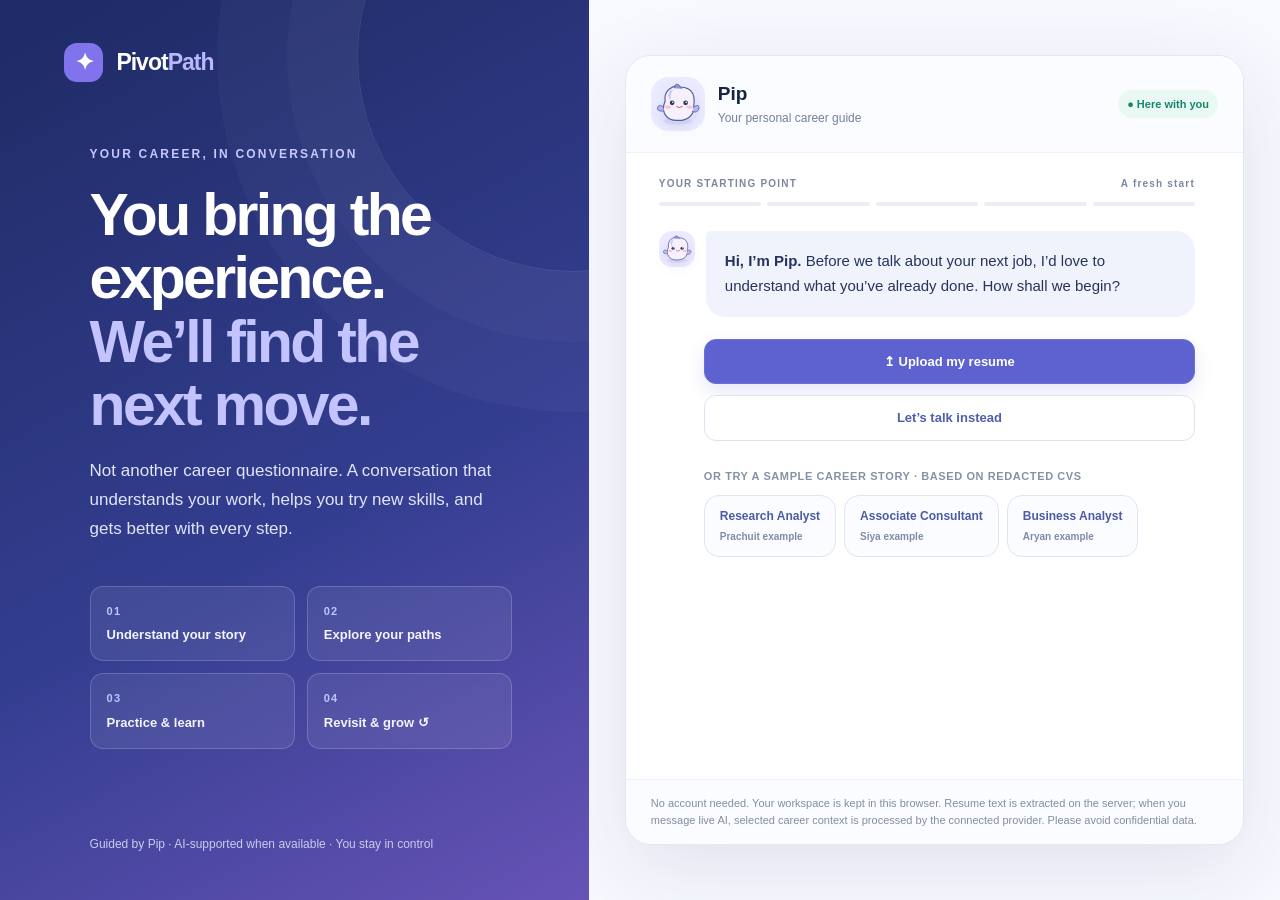
==== index.html @ a7f4427f "Rebundle tested session isolation, clean resume-import control and responsive safety styling" ====
<!doctype html>
<html lang="en"><head><meta charset="utf-8"/><meta name="viewport" content="width=device-width,initial-scale=1"/><meta name="theme-color" content="#f8f9fc"/><title>PivotPath — Your career, forward.</title><meta name="description" content="Meet Pip, your guided AI career coach for discovering career paths, assessing readiness, practicing case skills, and refining your resume."/>
<style>:root{--ink:#172343;--muted:#68758c;--blue:#566bd8;--blue2:#725cd4;--deep:#293078;--pale:#eff1ff;--line:#e6eaf4;--bg:#f7f8fc;--white:#fff;--green:#128664;--amber:#a36b17;--red:#b7414f;--shadow:0 18px 55px rgba(38,44,97,.075)}
*{box-sizing:border-box}html{scroll-behavior:smooth}body{font-family:Inter,ui-sans-serif,-apple-system,BlinkMacSystemFont,"Segoe UI",sans-serif;background:var(--bg);color:var(--ink);margin:0;line-height:1.48;font-size:14px}button,input,textarea,select{font:inherit}button{cursor:pointer}button:disabled{cursor:not-allowed;opacity:.45}a{color:#455dcc;text-decoration:none}a:hover{text-decoration:underline}h1,h2,h3,h4{margin:0;font-weight:720;letter-spacing:-.035em}h1{font-size:clamp(28px,4vw,48px);line-height:1.12}h2{font-size:clamp(24px,3vw,31px);line-height:1.2}h3{font-size:17px;line-height:1.3}p{margin:0}ul{padding-left:20px}small,.muted{color:var(--muted)}.mono{font-variant-numeric:tabular-nums}.wrap{max-width:1200px;margin:auto}.frow{display:flex;gap:12px;align-items:center}.fspread{display:flex;justify-content:space-between;gap:14px;align-items:center}.stack{display:flex;flex-direction:column;gap:14px}.gap8{gap:8px}.gap6{gap:6px}.gap20{gap:20px}.textsm{font-size:12px}.textxs{font-size:11px}.semibold{font-weight:650}.kicker{font-size:11px;letter-spacing:.1em;text-transform:uppercase;font-weight:750;color:#6777a2}.textblue{color:var(--blue)}.subtle{color:var(--muted);font-size:13px}.pagelead{font-size:15px;color:#5c6983;max-width:740px;margin-top:10px}.divider{height:1px;background:var(--line);margin:4px 0}.hidden{display:none!important}
.btn{border:1px solid transparent;border-radius:11px;background:var(--blue);color:#fff;font-weight:670;padding:11px 17px;display:inline-flex;gap:8px;align-items:center;justify-content:center;transition:transform .12s,background .12s;text-align:center}.btn:hover{transform:translateY(-1px);background:#4b5bc7;text-decoration:none}.btn:focus-visible,.navitem:focus-visible{outline:3px solid #a9b3ff;outline-offset:2px}.btn.light{background:#fff;color:var(--ink);border-color:var(--line)}.btn.light:hover{background:#f6f7ff}.btn.soft{background:var(--pale);color:#414bb3;border-color:#dfe4ff}.btn.soft:hover{background:#e4e9ff}.btn.ghost{background:transparent;border-color:#dfe4f1;color:#394768}.btn.warn{background:#fff4ef;border-color:#ffcfb5;color:#995129}.btn.small{font-size:12px;padding:8px 11px;border-radius:9px}.btn.block{width:100%}.pill{display:inline-flex;align-items:center;gap:6px;border-radius:99px;padding:5px 10px;background:#f1f3fa;color:#53617b;font-size:11px;font-weight:650}.pill.green{background:#e8f7f2;color:#187a60}.pill.amber{background:#fff5e3;color:#986413}.pill.purple{background:#f0edff;color:#6550b0}.pill.blue{background:#edf0ff;color:#4d62c6}.pill.red{background:#fff0ee;color:#ad4851}.dot{width:7px;height:7px;border-radius:50%;background:currentColor;display:inline-block}
.card{background:#fff;border:1px solid var(--line);border-radius:18px;padding:22px;box-shadow:0 3px 14px rgba(20,35,80,.016)}.card.sm{padding:16px}.card.flush{padding:0;overflow:hidden}.card.pale{background:#f1f3ff}.card.selectable{cursor:pointer;transition:border-color .15s,box-shadow .15s}.card.selectable:hover{border-color:#9eabfb;box-shadow:0 10px 30px rgba(77,83,181,.08)}.card.selected{border:2px solid var(--blue);padding:21px}.grid2{display:grid;grid-template-columns:repeat(2,minmax(0,1fr));gap:16px}.grid3{display:grid;grid-template-columns:repeat(3,minmax(0,1fr));gap:16px}.col{min-width:0}.hr{height:1px;background:var(--line);margin:20px 0}.tagrow{display:flex;gap:7px;flex-wrap:wrap}.tag{font-size:11px;border:1px solid #dde3f2;background:#f8faff;border-radius:8px;padding:5px 8px;color:#52627f}.field{display:flex;flex-direction:column;gap:6px}.field label{font-size:12px;font-weight:680;color:#3a4761}.field input,.field select,.field textarea,.textentry{background:#fff;border:1px solid #dce2ef;border-radius:10px;padding:12px;outline:none;width:100%;color:var(--ink)}.field textarea,.textentry{resize:vertical;min-height:82px;line-height:1.5}.field input:focus,.field select:focus,.field textarea:focus,.textentry:focus{border-color:#7b88eb;box-shadow:0 0 0 3px #eef0ff}.field .hint{color:#8490a5;font-size:11px}.inputrow{display:flex;gap:9px;align-items:flex-start}.inputrow>*{min-width:0}.notice{background:#f1f4ff;border:1px solid #e1e7ff;border-radius:12px;padding:12px 14px;color:#4a5891;font-size:12px}.notice.warn{background:#fff7eb;border-color:#ffe3b9;color:#815e22}.notice.bad{background:#fff0ef;border-color:#f7d5d4;color:#a13e48}.notice.good{background:#eaf8f0;border-color:#ceefdd;color:#19764f}.notice.white{background:#fff;color:#59657a}.notice a{text-decoration:underline}.notice strong{color:inherit}.mini-num{height:31px;width:31px;background:#eef0ff;color:#5366ca;border-radius:10px;display:flex;justify-content:center;align-items:center;font-weight:750;flex:none}.big-num{font-size:32px;font-weight:800;letter-spacing:-.055em}
.logo{font-size:21px;color:#252d68;font-weight:850;letter-spacing:-.05em}.logo i{font-style:normal;color:#6c7aec}.shell{display:none;min-height:100vh}.shell.active{display:flex}.sidebar{width:238px;flex:none;background:#fff;border-right:1px solid var(--line);padding:26px 16px;display:flex;flex-direction:column;gap:28px;position:sticky;top:0;height:100vh}.brand{display:flex;align-items:center;gap:10px;padding:2px 8px}.brandicon{width:34px;height:34px;border-radius:12px;background:linear-gradient(145deg,#5269e6,#8c72df);color:white;display:flex;align-items:center;justify-content:center;font-size:18px;box-shadow:0 6px 20px rgba(79,99,214,.22)}.navgroup{display:flex;flex-direction:column;gap:5px}.navlabel{font-size:10px;letter-spacing:.1em;color:#a0a9bb;font-weight:800;margin:0 12px 8px;text-transform:uppercase}.navitem{width:100%;border:none;background:transparent;border-radius:11px;padding:12px 13px;display:flex;align-items:center;gap:11px;color:#62718b;font-weight:640;text-align:left}.navitem.active{background:#eef0ff;color:#4c58c4}.navitem:hover{background:#f4f5ff}.navitem .ni{width:22px;font-size:18px;text-align:center}.sidebarFoot{margin-top:auto}.shellBody{min-width:0;flex:1;display:flex;flex-direction:column}.topbar{height:70px;border-bottom:1px solid var(--line);background:rgba(255,255,255,.82);backdrop-filter:blur(12px);padding:0 35px;display:flex;align-items:center;justify-content:space-between;gap:12px;position:sticky;top:0;z-index:5}.topbar .topright{display:flex;align-items:center;gap:10px}.stage{font-size:12px;color:#737f93}.main{padding:34px 36px 110px;max-width:1320px;width:100%;margin:0 auto}.sectiontop{margin-bottom:24px}.sectionhead{margin:0 0 14px}.topcallout{background:linear-gradient(118deg,#edf0ff,#f6f2ff);border:1px solid #e3e8ff;border-radius:17px;padding:21px;display:flex;gap:14px;justify-content:space-between;align-items:center}.bar{height:7px;border-radius:20px;background:#e9ecf9;overflow:hidden}.barfill{height:100%;background:linear-gradient(90deg,#5979ef,#8363dc);border-radius:20px}.pageicon{font-size:24px;background:#edf0ff;border-radius:14px;width:48px;height:48px;display:flex;align-items:center;justify-content:center;flex:none}
.welcome{min-height:100vh;display:flex;align-items:center;justify-content:center;padding:24px;background:radial-gradient(circle at 20% 25%,#e5eaff,transparent 29%),radial-gradient(circle at 85% 76%,#ebe7fc,transparent 35%),#f7f8ff}.welcomeLayout{max-width:1050px;width:100%;display:grid;grid-template-columns:1.05fr .95fr;gap:44px;align-items:center}.welcomeCopy h1{font-size:clamp(38px,5.2vw,60px);line-height:1.04;margin:20px 0}.welcomeCopy h1 span{color:#5b6dde}.welcomeCopy p{color:#6e7992;font-size:16px;line-height:1.65;max-width:500px}.welcomeCard{background:#fff;border:1px solid #e2e6f7;border-radius:26px;padding:31px;box-shadow:0 20px 80px rgba(64,73,140,.13)}.mascotCircle{width:96px;height:96px;border-radius:30px;display:flex;align-items:center;justify-content:center;background:#eae8ff}.mascotSvg{height:100%;width:100%;overflow:visible;filter:drop-shadow(0 5px 6px rgba(54,74,147,.12))}.mascotfloat{animation:float 3.5s ease-in-out infinite}@keyframes float{0%,100%{transform:translateY(0)}50%{transform:translateY(-5px)}}.welcome .benefits{display:grid;gap:12px;margin-top:32px}.benefit{display:flex;gap:12px;align-items:flex-start;color:#586581}.benefit .check{background:#e9ebff;color:#6673d5;width:24px;height:24px;display:flex;align-items:center;justify-content:center;border-radius:8px;flex:none}.orline{display:flex;gap:10px;align-items:center;color:#97a1b4;font-size:11px;margin:4px 0}.orline:before,.orline:after{content:'';height:1px;background:#e6e9f4;flex:1}.sampleLinks{display:flex;flex-wrap:wrap;gap:8px}.sampleLinks button{border:1px solid #e0e4f1;color:#5f6e88;background:#f8f9fc;padding:7px 10px;border-radius:9px;font-size:12px}.sampleLinks button:hover{border-color:#abb3f1;background:#f1f3ff}.smallprint{color:#8c99ab;font-size:11px}
.discoveryWizard{max-width:700px;margin:10px auto}.chatbubble{border-radius:18px;padding:15px 16px;background:#f1f3fe;font-size:14px;line-height:1.55}.chatbubble.user{background:#e6eaff;align-self:flex-end;max-width:90%}.roleRow{display:grid;grid-template-columns:repeat(3,minmax(0,1fr));gap:12px}.roleCard{border:1px solid var(--line);border-radius:16px;padding:16px;background:#fff;display:flex;flex-direction:column;gap:10px;min-width:0}.roleCard h3{font-size:16px}.roleCard.active{border-color:#7582df;background:#f8f9ff}.roleCard .foot{margin-top:auto}.skillRow{padding:17px 0;border-bottom:1px solid #edf0f5;display:grid;grid-template-columns:1.05fr 1.4fr auto;gap:18px;align-items:center}.skillRow:last-child{border-bottom:none}.swotGrid{display:grid;grid-template-columns:1fr 1fr;gap:12px}.swot{padding:16px;border-radius:12px;background:#fafbff;border:1px solid #e8ebf7}.swot b{display:block;margin-bottom:7px}.caseQuestion{max-width:800px}.qbig{font-size:21px;line-height:1.38;font-weight:710;letter-spacing:-.028em}.progressSteps{display:flex;gap:5px}.progressSteps span{height:5px;border-radius:20px;background:#e7eaf2;flex:1}.progressSteps .done{background:#6d7ee5}.progressSteps .now{background:#9c88e6}.answerBox{min-height:190px}.feedbackRating{height:56px;width:56px;border-radius:16px;display:flex;align-items:center;justify-content:center;background:#edf3ff;color:#4d60b9;font-size:23px;font-weight:790}.reviewlist{padding-left:19px;color:#4e5d73;font-size:13px;line-height:1.75}.ratingline{border-bottom:1px solid var(--line);padding:12px 0}.ratingline:last-child{border:0}.inline-actions{display:flex;gap:8px;flex-wrap:wrap}.resourcecard{display:flex;justify-content:space-between;gap:14px;align-items:center;padding:14px;border:1px solid var(--line);border-radius:13px;background:#fff}.resourcecard .linktext{font-weight:670;font-size:13px;color:var(--ink)}
.resumeArea{display:grid;grid-template-columns:minmax(260px,.85fr) minmax(380px,1.15fr);gap:20px;align-items:start}.resumePanel{position:sticky;top:88px}.sheetWrap{background:#e8ebf3;border-radius:18px;padding:18px;overflow:auto}.resumeSheet{width:210mm;min-height:297mm;height:297mm;max-width:100%;background:#fff;margin:0 auto;padding:12mm 12mm 11mm;box-shadow:0 5px 20px rgba(43,55,90,.09);color:#21233a;font-family:Georgia,"Times New Roman",serif;font-size:10px;line-height:1.31;position:relative}.resumeSheet .rsname{text-align:center;font-size:17px;font-weight:750;line-height:1.2;margin-bottom:3px}.resumeSheet .rscontact{text-align:center;font-size:8px;color:#4e5370;word-break:break-word}.resumeSheet .rsection{border-bottom:1px solid #34317f;color:#34317f;font-size:11px;letter-spacing:.02em;font-variant:small-caps;margin:13px 0 7px;padding-bottom:3px}.resumeSheet .resumeitem{font-size:9.7px;margin:4px 0 4px 2px;line-height:1.31}.resumeSheet .resumeitem:hover{background:#f1f4ff;cursor:pointer}.resumeSheet .resumeitem .rtitle{font-weight:700}.resumeSheet .resumeitem .rdesc{font-size:9.4px}.resumeSheet .rslink{color:#28378a}.paperalert{position:absolute;bottom:7px;right:10px;color:#a23d4b;font-family:Arial,sans-serif;font-size:9px}.editable{outline-offset:3px}.editpanel .field{margin:10px 0}.resumeSections{display:flex;flex-wrap:wrap;gap:7px}.resumesectiontoggle{font-size:12px;border-radius:9px;border:1px solid #dfe5f5;padding:7px 10px;display:flex;gap:7px;align-items:center;background:#f9faff}.resumesectiontoggle input{margin:0}.profileExtract{max-height:225px;overflow:auto;background:#f9faff;border-radius:11px;border:1px solid var(--line);font-size:11px;padding:10px;white-space:pre-wrap;color:#6b7992}
.coachFloat{position:fixed;z-index:20;right:22px;bottom:20px;display:flex;align-items:flex-end;gap:9px}.coachNudge{display:none;max-width:255px;background:#fff;border:1px solid #e2e5f3;border-radius:14px;padding:11px 14px;box-shadow:var(--shadow);font-size:12px;color:#53617b}.coachFloat:hover .coachNudge{display:block}.coachBtn{width:64px;height:64px;display:flex;align-items:center;justify-content:center;border:3px solid #fff;border-radius:24px;background:linear-gradient(140deg,#dde5ff,#f4e8fd);box-shadow:0 10px 30px rgba(75,70,139,.2)}.coachBtn .mascotSvg{height:55px;width:55px}.coachPanel{position:fixed;z-index:25;right:20px;bottom:95px;width:390px;max-height:min(650px,80vh);background:#fff;border:1px solid #dce1ef;border-radius:20px;box-shadow:0 24px 75px rgba(23,35,67,.2);display:flex;flex-direction:column;overflow:hidden}.coachHeader{padding:15px 17px;background:#f4f4ff;border-bottom:1px solid #e2e7f5}.coachMessages{padding:15px;overflow:auto;display:flex;flex-direction:column;gap:12px;min-height:150px;flex:1}.bubble{max-width:91%;font-size:13px;padding:11px 13px;border-radius:14px;background:#f3f5fb;align-self:flex-start;white-space:pre-wrap}.bubble.me{background:#e9edff;align-self:flex-end}.coachComposer{padding:11px;border-top:1px solid var(--line);display:flex;gap:8px}.coachComposer input{flex:1;width:100%;border:1px solid #dee3f1;border-radius:11px;padding:10px}.coachQuick{display:flex;flex-wrap:wrap;gap:5px;padding:0 13px 9px}.coachQuick button{border:1px solid #dfe4f5;background:#fff;color:#5564b1;font-size:11px;border-radius:20px;padding:5px 9px}.toast{position:fixed;z-index:200;top:18px;left:50%;transform:translateX(-50%);background:#23325b;color:#fff;padding:11px 16px;border-radius:12px;box-shadow:var(--shadow);max-width:90vw;font-size:12px}.bottomNav{display:none}.modalbg{position:fixed;z-index:80;inset:0;background:rgba(15,26,55,.43);display:flex;align-items:center;justify-content:center;padding:20px}.modal{background:#fff;max-width:580px;width:100%;border-radius:19px;box-shadow:var(--shadow);padding:24px;max-height:90vh;overflow:auto}
@media(max-width:1120px){.roleRow{grid-template-columns:1fr 1fr}.resumeArea{grid-template-columns:1fr}.resumePanel{position:static}.resumeSheet{max-width:210mm}.main{padding:26px 25px 110px}}
@media(max-width:900px){.sidebar{width:72px;padding:20px 7px}.sidebar .logo,.sidebar .navtext,.sidebar .navlabel,.sidebarFoot,.sidebar .brand span{display:none}.sidebar .brand{justify-content:center;padding:0}.sidebar .navitem{justify-content:center}.topbar{padding:0 20px}.welcomeLayout{grid-template-columns:1fr;gap:25px;max-width:650px}.welcomeCopy h1{font-size:42px}.welcomeCopy .benefits{display:none}}
@media(max-width:680px){body{font-size:13px}.shell{display:none}.sidebar{display:none}.topbar{height:61px;padding:0 15px}.topbar .stage{display:none}.topbar .logo{font-size:18px}.topright .mutedlabel{display:none}.main{padding:23px 14px 125px}.grid2,.grid3,.roleRow,.swotGrid{grid-template-columns:1fr}.card{padding:17px;border-radius:15px}.card.selected{padding:16px}.welcome{padding:15px 12px}.welcomeLayout{grid-template-columns:1fr}.welcomeCopy h1{font-size:34px;margin:15px 0}.welcomeCopy p{font-size:14px}.welcomeCard{padding:20px;border-radius:20px}.welcomeCard .mascotCircle{width:74px;height:74px}.welcomeCopy .benefits{display:none}.skillRow{grid-template-columns:1fr;gap:8px}.skillRow .skbtn{text-align:left}.bottomNav{display:flex;z-index:12;position:fixed;bottom:0;left:0;right:0;background:#fff;border-top:1px solid var(--line);justify-content:space-around;padding:8px 4px 10px;gap:1px}.bottomNav .navitem{display:flex;flex-direction:column;gap:2px;font-size:10px;border-radius:8px;padding:5px 2px;color:#6b7690;max-width:90px;justify-content:center;align-items:center}.bottomNav .navitem.active{color:#4c58c4}.bottomNav .navitem .ni{font-size:19px}.coachFloat{right:13px;bottom:73px}.coachNudge{display:none}.coachBtn{width:55px;height:55px;border-radius:19px}.coachPanel{right:0;left:0;bottom:65px;width:100%;max-height:79dvh;border-radius:20px 20px 0 0}.resumeArea{display:block}.resumeSheet{width:595px;max-width:595px;transform-origin:top left;transform:scale(.58);margin-bottom:-123mm;box-shadow:none}.sheetWrap{overflow:hidden}.notice{font-size:11px}.modalbg{align-items:end;padding:0}.modal{border-radius:20px 20px 0 0;max-height:90vh}.topcallout{flex-direction:column;align-items:flex-start}.btn.blockMobile{width:100%}}
@media print{body{background:white!important}.sidebar,.topbar,.bottomNav,.coachFloat,.coachPanel,.noPrint,.resumeEditor,.topcallout,.toast{display:none!important}.shellBody,.main,.resumeArea,.resumePanel,.sheetWrap{display:block!important;margin:0!important;padding:0!important;border:0!important;background:white!important;width:100%!important;box-shadow:none!important}.main>*:not(.resumeArea){display:none!important}.resumePrintView,.resumePrintView .sheetWrap,.resumePrintView .resumeSheet{display:block!important}.resumeSheet{transform:none!important;margin:0!important;max-width:none!important;width:210mm!important;height:297mm!important;min-height:297mm!important;box-shadow:none!important;padding:12mm!important;font-size:9px}.resumeSheet .resumeitem:hover{background:none!important}@page{size:A4;margin:0}}

/* Upload safety: explicit same-person opt-in, otherwise a new isolated career journey. */
.field .resumeSamePersonChoice{display:flex;gap:9px;align-items:center;max-width:100%;padding:10px 12px;margin-top:8px;background:#f7f8fe;border:1px solid #e2e7f4;border-radius:10px;font-size:12px;font-weight:500;line-height:1.45;color:#5f6e89;cursor:pointer}
.field .resumeSamePersonChoice input[type="checkbox"]{box-sizing:border-box;flex:none;width:17px;height:17px;min-height:17px;margin:0;padding:0;accent-color:#6a63cd;box-shadow:none}
.field .resumeSamePersonChoice strong{color:#33436b}
</style><link rel="stylesheet" href="/pip-experience.css?v=5.11"/><link rel="stylesheet" href="/pip-journey.css?v=1.3"/><link rel="stylesheet" href="/pip-progress.css?v=5.12"/><link rel="stylesheet" href="/pip-insights.css?v=5.10"/><link rel="stylesheet" href="/pip-guide.css?v=1.1"/></head><body>
<div id="toast" class="toast hidden" role="status" aria-live="polite"></div>
<div id="welcome" class="welcome"></div>
<div id="shell" class="shell">
 <aside class="sidebar"><div class="brand"><div class="brandicon">✦</div><span class="logo">Pivot<i>Path</i></span></div>
  <nav class="navgroup"><div class="navlabel">Your journey</div>
   <button class="navitem" data-action="nav" data-route="discovery"><span class="ni">⌁</span><span class="navtext">Career discovery</span></button>
   <button class="navitem" data-action="nav" data-route="readiness"><span class="ni">◫</span><span class="navtext">Readiness map</span></button>
   <button class="navitem" data-action="nav" data-route="practice"><span class="ni">✎</span><span class="navtext">Practice & improve</span></button>
   <button class="navitem" data-action="nav" data-route="resume"><span class="ni">▤</span><span class="navtext">Living resume</span></button>
  </nav><div class="sidebarFoot stack gap8"><div class="notice">🐣 <strong>Ask Pip</strong> anytime for guidance on this screen.</div><button class="navitem" data-action="nav" data-route="profile"><span class="ni">♙</span><span class="navtext">My profile & settings</span></button></div>
 </aside>
 <div class="shellBody"><header class="topbar"><div class="frow gap8"><div class="logo">Pivot<i>Path</i></div><span class="stage" id="stageName">Your career journey</span></div><div class="topright"><span id="modePill" class="pill amber">Demo guide</span><button class="btn small soft" data-action="continue">Continue →</button><button class="btn small light" data-action="nav" data-route="profile" aria-label="My profile">◯ <span class="mutedlabel">Profile</span></button></div></header>
 <main class="main" id="main" tabindex="-1"></main></div>
</div>
<nav id="bottomNav" class="bottomNav"><button class="navitem" data-action="nav" data-route="discovery"><span class="ni">⌁</span>Discover</button><button class="navitem" data-action="nav" data-route="readiness"><span class="ni">◫</span>Readiness</button><button class="navitem" data-action="nav" data-route="practice"><span class="ni">✎</span>Practice</button><button class="navitem" data-action="nav" data-route="resume"><span class="ni">▤</span>Resume</button></nav>
<div id="coachFloat" class="coachFloat hidden"><div class="coachNudge" id="coachNudge"></div><button class="coachBtn" data-action="toggle-coach" aria-label="Ask Pip, your career coach"><span id="mascotFloat"></span></button></div>
<div id="coachPanel" class="coachPanel hidden" role="dialog" aria-label="Pip career coach"><header class="coachHeader fspread"><div class="frow gap8"><div style="width:35px;height:35px" id="mascotPanel"></div><div><strong>Pip · Career Coach</strong><div class="textxs muted" id="coachModeLabel">Contextual demo guide</div></div></div><button class="btn light small" data-action="toggle-coach" aria-label="Close coach">✕</button></header><div class="coachMessages" id="coachMessages"></div><div class="coachQuick" id="coachQuick"></div><form id="coachForm" class="coachComposer"><input id="coachInput" autocomplete="off" placeholder="Ask Pip about this step..." aria-label="Your message to Pip"/><button class="btn small soft" type="button" data-action="mic" aria-label="Speak to Pip">🎙</button><button class="btn small" type="submit">Send</button></form></div>
<div id="modalRoot"></div>
<script>const DATA={
  "roles": {
    "PA": {
      "name": "Product Analyst",
      "summary": "Understand product behavior, measure journeys, and recommend changes with clear evidence.",
      "source_ids": [
        "S05",
        "S06"
      ],
      "competencies": [
        [
          "C1a",
          "Problem framing"
        ],
        [
          "C2b",
          "Funnels & cohorts"
        ],
        [
          "C2c",
          "Investigating possible causes"
        ],
        [
          "C2d",
          "Turning analysis into decisions"
        ],
        [
          "C2a",
          "KPI design"
        ],
        [
          "C3a",
          "SQL (external practice only)"
        ]
      ],
      "resource": {
        "title": "Amplitude: Product analytics fundamentals",
        "url": "https://www.amplitude.com/guides/product-analytics"
      },
      "keywords": [
        "analysis",
        "data",
        "research",
        "kpi",
        "metrics",
        "excel",
        "python",
        "sql",
        "product",
        "dashboard",
        "funnel",
        "cohort"
      ],
      "scenario_A": "A consumer app's downloads are stable, but weekly active users are down 15% for a month. Synthetic case; no real company is implicated.",
      "questions_A": [
        {
          "id": "PA1",
          "prompt": "What would you clarify before investigating the 15% decline?",
          "competency": "C1a",
          "ideal": "Metric definition, dates, segment, instrumentation, seasonality"
        },
        {
          "id": "PA2",
          "prompt": "Which usage funnel or cohorts would you examine first?",
          "competency": "C2b",
          "ideal": "Acquisition→activation→repeat use; weekly cohorts; denominators"
        },
        {
          "id": "PA3",
          "prompt": "Downloads are stable but first-week activation fell. Give three hypotheses and how you'd distinguish them.",
          "competency": "C2c",
          "ideal": "UX regression, mix shift, tracking issue; evidence per hypothesis"
        },
        {
          "id": "PA4",
          "prompt": "You can investigate only one hypothesis today. Which and why?",
          "competency": "C2d",
          "ideal": "Prioritization using impact, evidence and effort; check data validity"
        },
        {
          "id": "PA5",
          "prompt": "What would you measure after a fix, and what guardrail would you monitor?",
          "competency": "C2a",
          "ideal": "Activation and retained use; clear windows/guardrail"
        }
      ],
      "scenario_B": "Signup-to-verification conversion has declined on Android, but iOS has remained stable. The event instrumentation recently changed.",
      "questions_B": [
        {
          "id": "PA1B",
          "prompt": "Before diagnosing verification conversion, what definitions and baseline would you confirm?",
          "competency": "C1a",
          "ideal": "Metric definition, dates, segment, instrumentation, seasonality"
        },
        {
          "id": "PA2B",
          "prompt": "Which stages and cohorts of the verification journey would you compare?",
          "competency": "C2b",
          "ideal": "Acquisition→activation→repeat use; weekly cohorts; denominators"
        },
        {
          "id": "PA3B",
          "prompt": "Offer three possible explanations for the Android decline and explain what data distinguishes them.",
          "competency": "C2c",
          "ideal": "UX regression, mix shift, tracking issue; evidence per hypothesis"
        },
        {
          "id": "PA4B",
          "prompt": "Which explanation would you investigate first, and why?",
          "competency": "C2d",
          "ideal": "Prioritization using impact, evidence and effort; check data validity"
        },
        {
          "id": "PA5B",
          "prompt": "What success and guardrail metrics would you use after a change?",
          "competency": "C2a",
          "ideal": "Activation and retained use; clear windows/guardrail"
        }
      ],
      "sources": [
        {
          "kind": "E",
          "title": "United Tech — Product Analyst (Web)",
          "description": "SQL, funnel, retention and testing",
          "url": "https://jobs.lever.co/vacancies/f74a4d8c-43d9-4b28-a49f-f42cf8d1c2da"
        },
        {
          "kind": "F",
          "title": "Amplitude — Product Analytics Guide",
          "description": "Funnels, cohorts, retention, activation",
          "url": "https://www.amplitude.com/guides/product-analytics"
        }
      ]
    },
    "APM": {
      "name": "Associate Product Manager",
      "summary": "Discover user needs, prioritize product decisions, and coordinate measurable delivery.",
      "source_ids": [
        "S11",
        "S12",
        "S13"
      ],
      "competencies": [
        [
          "C1a",
          "Problem framing"
        ],
        [
          "C1b",
          "Understanding user needs"
        ],
        [
          "C4b",
          "Feature prioritization"
        ],
        [
          "C4c",
          "Defining product requirements"
        ],
        [
          "C2a",
          "Measuring product success"
        ],
        [
          "C5c",
          "Launching and improving features"
        ]
      ],
      "resource": {
        "title": "Atlassian: Product management interview handbook",
        "url": "https://www.atlassian.com/company/careers/resources/career-growth/product-managers"
      },
      "keywords": [
        "prd",
        "product",
        "user",
        "roadmap",
        "prioritization",
        "requirements",
        "launch",
        "research",
        "strategy",
        "growth"
      ],
      "scenario_A": "A team has capacity to ship only one improvement in the next cycle: onboarding simplification, smarter notifications or a new recommendation feature.",
      "questions_A": [
        {
          "id": "PM1",
          "prompt": "What outcome and user group must be clarified before choosing?",
          "competency": "C1a",
          "ideal": "Customer need, baseline outcome, constraints"
        },
        {
          "id": "PM2",
          "prompt": "What evidence would you collect about the three opportunities?",
          "competency": "C1b",
          "ideal": "User research, funnel issues, costs, complaints"
        },
        {
          "id": "PM3",
          "prompt": "Choose one feature using explicit criteria and defend the trade-off.",
          "competency": "C4b",
          "ideal": "User impact, confidence, effort, risk, alternatives"
        },
        {
          "id": "PM4",
          "prompt": "What is the smallest testable version and how would you describe it to engineering?",
          "competency": "C4c",
          "ideal": "MVP scope, user story, acceptance conditions"
        },
        {
          "id": "PM5",
          "prompt": "What outcome metric and guardrails would decide whether to continue?",
          "competency": "C2a",
          "ideal": "Clear metric tree, experiment and risk constraints"
        }
      ],
      "scenario_B": "A job platform can build only one next-quarter feature: simplify applications, improve search filters, or add recruiter messaging.",
      "questions_B": [
        {
          "id": "PM1B",
          "prompt": "What user group and outcome would you clarify before choosing a feature?",
          "competency": "C1a",
          "ideal": "Customer need, baseline outcome, constraints"
        },
        {
          "id": "PM2B",
          "prompt": "What research or metrics would you gather for the three options?",
          "competency": "C1b",
          "ideal": "User research, funnel issues, costs, complaints"
        },
        {
          "id": "PM3B",
          "prompt": "Pick one feature and justify the trade-off with an explicit decision framework.",
          "competency": "C4b",
          "ideal": "User impact, confidence, effort, risk, alternatives"
        },
        {
          "id": "PM4B",
          "prompt": "Define the smallest usable version and its acceptance criteria.",
          "competency": "C4c",
          "ideal": "MVP scope, user story, acceptance conditions"
        },
        {
          "id": "PM5B",
          "prompt": "What would indicate success and what unintended effects would you monitor?",
          "competency": "C2a",
          "ideal": "Clear metric tree, experiment and risk constraints"
        }
      ],
      "sources": [
        {
          "kind": "E",
          "title": "Metaforms — Associate Product Manager",
          "description": "Experience from business/analytical roles, user flows",
          "url": "https://jobs.ashbyhq.com/metaforms/11927a5f-ed4b-4e2a-ae42-aab75bb307c9"
        },
        {
          "kind": "E",
          "title": "Scan.com — Associate Product Manager",
          "description": "Discovery, PRDs, product outcomes",
          "url": "https://jobs.ashbyhq.com/scan-com/e3460b05-078d-4050-ab6a-e62a0f8733a7"
        },
        {
          "kind": "F/I",
          "title": "Atlassian — Product interview handbook",
          "description": "PM customer/outcome/communication expectations",
          "url": "https://www.atlassian.com/company/careers/resources/career-growth/product-managers"
        }
      ]
    },
    "PO": {
      "name": "Product Operations Associate",
      "summary": "Keep product launches and operating processes running reliably across teams.",
      "source_ids": [
        "S07",
        "S08"
      ],
      "competencies": [
        [
          "C5a",
          "Workflow design"
        ],
        [
          "C2c",
          "Operational diagnosis"
        ],
        [
          "C5d",
          "Escalation and operating cadence"
        ],
        [
          "C5b",
          "Quality assurance"
        ],
        [
          "C5c",
          "Rollout planning"
        ],
        [
          "C7b",
          "Stakeholder alignment"
        ]
      ],
      "resource": {
        "title": "IIBA: Business Analysis Standard",
        "url": "https://www.iiba.org/knowledgehub/the-business-analysis-standard/"
      },
      "keywords": [
        "operations",
        "process",
        "workflow",
        "stakeholder",
        "implementation",
        "program",
        "delivery",
        "coordination",
        "qa",
        "launch"
      ],
      "scenario_A": "A digital onboarding process takes 30% longer this month even though application volume is stable.",
      "questions_A": [
        {
          "id": "PO1",
          "prompt": "What would you clarify about turnaround time and the affected users?",
          "competency": "C5a",
          "ideal": "Mean/median, SLA, segments, measurement window"
        },
        {
          "id": "PO2",
          "prompt": "Map the stages, owners and possible queues.",
          "competency": "C5a",
          "ideal": "Queue time vs touch time, rework, handoffs"
        },
        {
          "id": "PO3",
          "prompt": "How would you separate a product defect from a staffing or process bottleneck?",
          "competency": "C2c",
          "ideal": "Logs, queue aging, errors, capacity measures"
        },
        {
          "id": "PO4",
          "prompt": "Pick a short-term containment and a longer-term change. Explain the trade-off.",
          "competency": "C5d",
          "ideal": "Escalation, prioritization, owner, root-cause remediation"
        },
        {
          "id": "PO5",
          "prompt": "What launch/QA and operational monitoring would prevent recurrence?",
          "competency": "C5b",
          "ideal": "SLA dashboard, alerts, UAT, post-fix checks"
        }
      ],
      "scenario_B": "After a new feature launch, support tickets spike and resolutions slow down despite unchanged staffing.",
      "questions_B": [
        {
          "id": "PO1B",
          "prompt": "What definitions, customer segments and time windows would you clarify?",
          "competency": "C5a",
          "ideal": "Mean/median, SLA, segments, measurement window"
        },
        {
          "id": "PO2B",
          "prompt": "Map the support process and identify where tickets may be accumulating.",
          "competency": "C5a",
          "ideal": "Queue time vs touch time, rework, handoffs"
        },
        {
          "id": "PO3B",
          "prompt": "How would you distinguish product defects from operations capacity or process issues?",
          "competency": "C2c",
          "ideal": "Logs, queue aging, errors, capacity measures"
        },
        {
          "id": "PO4B",
          "prompt": "What immediate response and longer-term fix would you prioritize?",
          "competency": "C5d",
          "ideal": "Escalation, prioritization, owner, root-cause remediation"
        },
        {
          "id": "PO5B",
          "prompt": "What monitoring and release quality controls would prevent recurrence?",
          "competency": "C5b",
          "ideal": "SLA dashboard, alerts, UAT, post-fix checks"
        }
      ],
      "sources": [
        {
          "kind": "E",
          "title": "Omnea — Product Ops",
          "description": "Launch coordination and metrics",
          "url": "https://jobs.ashbyhq.com/omnea/55478d98-7a69-4386-a57b-ecf6d88087c0"
        },
        {
          "kind": "E",
          "title": "Credo.AI — Product Operations Manager",
          "description": "Metric system, release readiness",
          "url": "https://jobs.ashbyhq.com/credo.ai/0d90b98f-0979-4b2f-b808-e38a90141ff1"
        }
      ]
    },
    "DA": {
      "name": "Data Analyst",
      "summary": "Prepare and analyze data, check its quality, and communicate reliable business findings.",
      "source_ids": [
        "S01",
        "S02"
      ],
      "competencies": [
        [
          "C2a",
          "Analytical metrics"
        ],
        [
          "C3d",
          "Data quality & joins"
        ],
        [
          "C2c",
          "Hypothesis checking"
        ],
        [
          "C2d",
          "Turning analysis into decisions"
        ],
        [
          "C7a",
          "Analytical communication"
        ],
        [
          "C3a",
          "SQL (external practice only)"
        ]
      ],
      "resource": {
        "title": "SQLBolt: Interactive SQL lessons",
        "url": "https://sqlbolt.com/"
      },
      "keywords": [
        "sql",
        "python",
        "data",
        "analytics",
        "report",
        "excel",
        "dashboard",
        "statistics",
        "power bi",
        "tableau"
      ],
      "scenario_A": "A signup dashboard shows 1,000 signups and 450 activated users this month, versus 800 signups and 400 activated last month. The new tracking event was introduced midmonth.",
      "questions_A": [
        {
          "id": "DA1",
          "prompt": "Calculate activation rates for both months and interpret the change.",
          "competency": "C2a",
          "ideal": "50%→45%; rates down 5 pp despite count up"
        },
        {
          "id": "DA2",
          "prompt": "What data-definition problems could make this comparison invalid?",
          "competency": "C3d",
          "ideal": "Event change, unique IDs, eligibility, cutoff"
        },
        {
          "id": "DA3",
          "prompt": "What checks would you run before publishing the dashboard?",
          "competency": "C2c",
          "ideal": "Duplicates, missingness, join grain, window consistency"
        },
        {
          "id": "DA4",
          "prompt": "Which two segments would you compare first?",
          "competency": "C2d",
          "ideal": "New/returning, platform, source, region; rationale"
        },
        {
          "id": "DA5",
          "prompt": "How would you communicate this cautiously to management?",
          "competency": "C7a",
          "ideal": "Caveat, magnitude, next checks, no false causation"
        }
      ],
      "scenario_B": "Purchases have increased after a pricing change, but revenue per active customer has declined.",
      "questions_B": [
        {
          "id": "DA1B",
          "prompt": "What metrics would you calculate and how would you interpret their movement?",
          "competency": "C2a",
          "ideal": "50%→45%; rates down 5 pp despite count up"
        },
        {
          "id": "DA2B",
          "prompt": "What definitions, joins and recording changes could distort this conclusion?",
          "competency": "C3d",
          "ideal": "Event change, unique IDs, eligibility, cutoff"
        },
        {
          "id": "DA3B",
          "prompt": "Which validity checks would you run before publishing the result?",
          "competency": "C2c",
          "ideal": "Duplicates, missingness, join grain, window consistency"
        },
        {
          "id": "DA4B",
          "prompt": "What customer segments or periods would you compare first?",
          "competency": "C2d",
          "ideal": "New/returning, platform, source, region; rationale"
        },
        {
          "id": "DA5B",
          "prompt": "How would you explain the trade-offs and uncertainty to management?",
          "competency": "C7a",
          "ideal": "Caveat, magnitude, next checks, no false causation"
        }
      ],
      "sources": [
        {
          "kind": "E",
          "title": "Fam — Data Analyst (posting; example asks 3–5 years SQL)",
          "description": "DA SQL/Python/Excel",
          "url": "https://jobs.lever.co/fampay/811d4537-ade2-43fa-83c5-e2d07839b402"
        },
        {
          "kind": "F",
          "title": "SQLBolt — interactive SQL lessons",
          "description": "External technical study",
          "url": "https://sqlbolt.com/"
        }
      ]
    },
    "BA": {
      "name": "Business Analyst",
      "summary": "Turn business problems and stakeholder needs into clear requirements and measurable solutions.",
      "source_ids": [
        "S03",
        "S04"
      ],
      "competencies": [
        [
          "C1b",
          "Stakeholder discovery"
        ],
        [
          "C5a",
          "Process mapping"
        ],
        [
          "C7b",
          "Stakeholder alignment"
        ],
        [
          "C4c",
          "Requirements & acceptance criteria"
        ],
        [
          "C5c",
          "Solution validation"
        ],
        [
          "C2a",
          "KPIs"
        ]
      ],
      "resource": {
        "title": "IIBA: Business Analysis Standard",
        "url": "https://www.iiba.org/knowledgehub/the-business-analysis-standard/"
      },
      "keywords": [
        "analysis",
        "requirements",
        "stakeholder",
        "consulting",
        "process",
        "market",
        "business",
        "interview",
        "operating model"
      ],
      "scenario_A": "A company wants to replace spreadsheet-based leave approvals with a self-service workflow, but HR and line managers disagree on exception policies.",
      "questions_A": [
        {
          "id": "BA1",
          "prompt": "Who are your stakeholders and what outcomes do you clarify?",
          "competency": "C1b",
          "ideal": "Employees, HR, managers, payroll, audit, outcomes"
        },
        {
          "id": "BA2",
          "prompt": "How would you document the current process and pain points?",
          "competency": "C5a",
          "ideal": "Current-state steps, turnaround, error/exception rates"
        },
        {
          "id": "BA3",
          "prompt": "How would you resolve conflicting approval rules?",
          "competency": "C7b",
          "ideal": "Decision rights, exceptions, escalation, policy owner"
        },
        {
          "id": "BA4",
          "prompt": "State three testable requirements or acceptance criteria.",
          "competency": "C4c",
          "ideal": "Role permissions, SLA, audit trail, edge cases"
        },
        {
          "id": "BA5",
          "prompt": "What would you evaluate after rollout?",
          "competency": "C5c",
          "ideal": "Adoption, SLA, errors, auditability, employee feedback"
        }
      ],
      "scenario_B": "Finance, risk, and customer support disagree on the rules for a new self-service refund workflow.",
      "questions_B": [
        {
          "id": "BA1B",
          "prompt": "Identify the relevant stakeholders and the desired business outcomes.",
          "competency": "C1b",
          "ideal": "Employees, HR, managers, payroll, audit, outcomes"
        },
        {
          "id": "BA2B",
          "prompt": "How would you capture the current-state refund process and issues?",
          "competency": "C5a",
          "ideal": "Current-state steps, turnaround, error/exception rates"
        },
        {
          "id": "BA3B",
          "prompt": "How would you resolve the conflicting approval and exception rules?",
          "competency": "C7b",
          "ideal": "Decision rights, exceptions, escalation, policy owner"
        },
        {
          "id": "BA4B",
          "prompt": "Write three testable requirements or acceptance conditions.",
          "competency": "C4c",
          "ideal": "Role permissions, SLA, audit trail, edge cases"
        },
        {
          "id": "BA5B",
          "prompt": "How would you evaluate the solution after rollout?",
          "competency": "C5c",
          "ideal": "Adoption, SLA, errors, auditability, employee feedback"
        }
      ],
      "sources": [
        {
          "kind": "E",
          "title": "Lingaro — Business Analyst, India",
          "description": "Elicitation/requirements/process",
          "url": "https://jobs.lever.co/lingarogroup/cd755053-4b17-4958-84be-6459737b0120"
        },
        {
          "kind": "F",
          "title": "IIBA — Business Analysis Standard",
          "description": "Elicitation, needs, solution evaluation",
          "url": "https://www.iiba.org/knowledgehub/the-business-analysis-standard/"
        }
      ]
    },
    "PMM": {
      "name": "Product Marketing Associate",
      "summary": "Research customers, position products, and design measurable go-to-market plans.",
      "source_ids": [
        "S09",
        "S10"
      ],
      "competencies": [
        [
          "C1c",
          "Customer segments"
        ],
        [
          "C6b",
          "Positioning"
        ],
        [
          "C6c",
          "GTM channels"
        ],
        [
          "C6d",
          "Activation and growth metrics"
        ],
        [
          "C7a",
          "Commercial storytelling"
        ]
      ],
      "resource": {
        "title": "Product Marketing Alliance: PMM interview guide",
        "url": "https://www.productmarketingalliance.com/how-to-prepare-for-a-product-marketing-interview/"
      },
      "keywords": [
        "marketing",
        "gtm",
        "growth",
        "sales",
        "market research",
        "customer",
        "segmentation",
        "positioning",
        "product"
      ],
      "scenario_A": "A B2B analytics tool launches a simplified dashboard for small retail chains but adoption is low.",
      "questions_A": [
        {
          "id": "MK1",
          "prompt": "Who is the highest-priority buyer/user and what job do they need done?",
          "competency": "C1c",
          "ideal": "Decision maker, user, pain, segment selection"
        },
        {
          "id": "MK2",
          "prompt": "What positioning statement would differentiate the offer?",
          "competency": "C6b",
          "ideal": "Target, pain, value, proof, distinction"
        },
        {
          "id": "MK3",
          "prompt": "Which two channels would you test first with limited budget?",
          "competency": "C6c",
          "ideal": "Channel logic, reach, buying journey, resources"
        },
        {
          "id": "MK4",
          "prompt": "What would sales/customer-success need to explain the launch?",
          "competency": "C6c",
          "ideal": "Messaging, objections, demo, enablement"
        },
        {
          "id": "MK5",
          "prompt": "How would you measure launch success and separate awareness from activation?",
          "competency": "C6d",
          "ideal": "Funnel, conversion, adoption, feedback loops"
        }
      ],
      "scenario_B": "An existing learning app is launching a paid employer offering, but its users are currently students.",
      "questions_B": [
        {
          "id": "MK1B",
          "prompt": "Who are the new buyers, users, and stakeholders, and what jobs are they hiring the product for?",
          "competency": "C1c",
          "ideal": "Decision maker, user, pain, segment selection"
        },
        {
          "id": "MK2B",
          "prompt": "Write a differentiated positioning statement for the new offer.",
          "competency": "C6b",
          "ideal": "Target, pain, value, proof, distinction"
        },
        {
          "id": "MK3B",
          "prompt": "Which two GTM channels would you test first with limited resources?",
          "competency": "C6c",
          "ideal": "Channel logic, reach, buying journey, resources"
        },
        {
          "id": "MK4B",
          "prompt": "What sales-enablement materials and objections should the launch plan address?",
          "competency": "C6c",
          "ideal": "Messaging, objections, demo, enablement"
        },
        {
          "id": "MK5B",
          "prompt": "How would you distinguish campaign awareness from actual adoption and willingness to pay?",
          "competency": "C6d",
          "ideal": "Funnel, conversion, adoption, feedback loops"
        }
      ],
      "sources": [
        {
          "kind": "E",
          "title": "Primer.io — Product Marketing Associate",
          "description": "Messaging, positioning, GTM",
          "url": "https://jobs.ashbyhq.com/primer.io/70c05b42-ebfa-4806-8ef1-d042b6b6895f"
        },
        {
          "kind": "F/I",
          "title": "Product Marketing Alliance — interview guide",
          "description": "Positioning and GTM themes",
          "url": "https://www.productmarketingalliance.com/how-to-prepare-for-a-product-marketing-interview/"
        }
      ]
    }
  },
  "sourceRegistry": {
    "S01": {
      "kind": "E",
      "title": "Fam — Data Analyst (posting; example asks 3–5 years SQL)",
      "description": "DA SQL/Python/Excel",
      "url": "https://jobs.lever.co/fampay/811d4537-ade2-43fa-83c5-e2d07839b402"
    },
    "S02": {
      "kind": "F",
      "title": "SQLBolt — interactive SQL lessons",
      "description": "External technical study",
      "url": "https://sqlbolt.com/"
    },
    "S03": {
      "kind": "E",
      "title": "Lingaro — Business Analyst, India",
      "description": "Elicitation/requirements/process",
      "url": "https://jobs.lever.co/lingarogroup/cd755053-4b17-4958-84be-6459737b0120"
    },
    "S04": {
      "kind": "F",
      "title": "IIBA — Business Analysis Standard",
      "description": "Elicitation, needs, solution evaluation",
      "url": "https://www.iiba.org/knowledgehub/the-business-analysis-standard/"
    },
    "S05": {
      "kind": "E",
      "title": "United Tech — Product Analyst (Web)",
      "description": "SQL, funnel, retention and testing",
      "url": "https://jobs.lever.co/vacancies/f74a4d8c-43d9-4b28-a49f-f42cf8d1c2da"
    },
    "S06": {
      "kind": "F",
      "title": "Amplitude — Product Analytics Guide",
      "description": "Funnels, cohorts, retention, activation",
      "url": "https://www.amplitude.com/guides/product-analytics"
    },
    "S07": {
      "kind": "E",
      "title": "Omnea — Product Ops",
      "description": "Launch coordination and metrics",
      "url": "https://jobs.ashbyhq.com/omnea/55478d98-7a69-4386-a57b-ecf6d88087c0"
    },
    "S08": {
      "kind": "E",
      "title": "Credo.AI — Product Operations Manager",
      "description": "Metric system, release readiness",
      "url": "https://jobs.ashbyhq.com/credo.ai/0d90b98f-0979-4b2f-b808-e38a90141ff1"
    },
    "S09": {
      "kind": "E",
      "title": "Primer.io — Product Marketing Associate",
      "description": "Messaging, positioning, GTM",
      "url": "https://jobs.ashbyhq.com/primer.io/70c05b42-ebfa-4806-8ef1-d042b6b6895f"
    },
    "S10": {
      "kind": "F/I",
      "title": "Product Marketing Alliance — interview guide",
      "description": "Positioning and GTM themes",
      "url": "https://www.productmarketingalliance.com/how-to-prepare-for-a-product-marketing-interview/"
    },
    "S11": {
      "kind": "E",
      "title": "Metaforms — Associate Product Manager",
      "description": "Experience from business/analytical roles, user flows",
      "url": "https://jobs.ashbyhq.com/metaforms/11927a5f-ed4b-4e2a-ae42-aab75bb307c9"
    },
    "S12": {
      "kind": "E",
      "title": "Scan.com — Associate Product Manager",
      "description": "Discovery, PRDs, product outcomes",
      "url": "https://jobs.ashbyhq.com/scan-com/e3460b05-078d-4050-ab6a-e62a0f8733a7"
    },
    "S13": {
      "kind": "F/I",
      "title": "Atlassian — Product interview handbook",
      "description": "PM customer/outcome/communication expectations",
      "url": "https://www.atlassian.com/company/careers/resources/career-growth/product-managers"
    },
    "S14": {
      "kind": "F",
      "title": "Atlassian — Prioritizing ideas",
      "description": "Prioritization reasoning",
      "url": "https://www.atlassian.com/software/jira/product-discovery/resources/handbook/prioritization"
    }
  }
};'use strict';
const ROLES=DATA.roles, SOURCES=DATA.sourceRegistry;
const roleOrder=['DA','BA','PA','PO','PMM','APM'];
const v=(o,k,d='')=>o&&o[k]!==undefined?o[k]:d;
const esc=s=>String(s??'').replace(/[&<>"']/g,c=>({'&':'&amp;','<':'&lt;','>':'&gt;','"':'&quot;',"'":'&#39;'}[c]));
const initials=s=>String(s||'').split(' ').map(x=>x[0]).join('').slice(0,2).toUpperCase();
const stamp=()=>new Date().toISOString();
const uid=()=>Math.random().toString(36).slice(2,10);
const mascot=`<svg class="mascotSvg" viewBox="0 0 82 82" xmlns="http://www.w3.org/2000/svg" aria-hidden="true"><ellipse cx="41" cy="70" rx="25" ry="6" fill="#aab5eb" opacity=".28"/><path d="M19 36 C16 18 33 7 45 12 C68 13 70 29 68 43 C70 61 56 70 39 69 C21 69 11 55 19 36Z" fill="#f6f0fa" stroke="#555c9f" stroke-width="2"/><path d="M25 30 Q22 20 33 15 Q27 26 29 35" fill="#bbbaf2" opacity=".7"/><circle cx="31" cy="39" r="4" fill="#30365f"/><circle cx="54" cy="39" r="4" fill="#30365f"/><circle cx="32" cy="38" r="1.4" fill="white"/><circle cx="55" cy="38" r="1.4" fill="white"/><ellipse cx="24" cy="46" rx="5" ry="3" fill="#fab8c5" opacity=".8"/><ellipse cx="61" cy="46" rx="5" ry="3" fill="#fab8c5" opacity=".8"/><path d="M39 45 Q43 49 48 45" stroke="#b87c75" fill="none" stroke-width="2" stroke-linecap="round"/><path d="M15 45 Q7 41 6 48 Q5 54 17 53" fill="#b6b6ef" stroke="#555c9f" stroke-width="1.4"/><path d="M68 46 Q77 40 77 48 Q75 57 65 54" fill="#b6b6ef" stroke="#555c9f" stroke-width="1.4"/><path d="M35 14 Q35 5 42 8 L48 15" fill="#8c93da" stroke="#555c9f" stroke-width="1.3"/></svg>`;
const defaultSections=()=>[
 {id:'education',title:'Education',enabled:true,items:[]},
 {id:'experience',title:'Professional Experience',enabled:true,items:[]},
 {id:'internships',title:'Internships',enabled:true,items:[]},
 {id:'projects',title:'Projects',enabled:true,items:[]},
 {id:'skills',title:'Skills',enabled:true,items:[]},
 {id:'certifications',title:'Certifications',enabled:false,items:[]},
 {id:'leadership',title:'Leadership & Achievements',enabled:false,items:[]}
];
const seedState=()=>({version:4.1,stage:'welcome',route:'discovery',profile:{name:'',email:'',phone:'',linkedin:'',portfolio:'',employer:'',role:'',years:'',education:'',skills:'',achievements:'',resumeText:'',source:'manual',verified:false},career:{aspiration:'',motivation:'',workPreference:'',urgency:'',activeRole:'',shortlist:[]},discoveryStep:0,showAllRoles:false,attempt:null,attempts:[],practiceView:'case',tasks:[],resume:{sections:defaultSections(),history:[],proposals:[]},chat:[],coachOpen:false,coachMuted:false,selectedItem:null,showSource:false});
let S;
try{S=JSON.parse(localStorage.getItem('pivotpath_v4_state')||'null');if(!S||S.version!==4.1)S=seedState()}catch(e){S=seedState()}
let server={ai:'demo',resume_parser:'unavailable',pdf_export:'unavailable'};
// An API key being present does not prove the upstream provider can answer.
let pipLiveReplyReceived=false, pipLiveRequestFailed=false, pipActiveProvider='';
let modal=null, toastTimer=null, busy=false, warnedStorage=false, draftSaveTimer=null;
const save=()=>{try{localStorage.setItem('pivotpath_v4_state',JSON.stringify(S))}catch(e){if(!warnedStorage){warnedStorage=true;notify('Browser storage is restricted here. Export career data in Profile to keep a backup.','bad')}}};
// One isolated candidate per browser workspace. Increment the epoch when the
// person changes to stop late AI replies contaminating a new candidate.
let candidateSessionEpoch=0;
function hasCandidateSession(){
 return Boolean(S.profile?.name||S.profile?.resumeText||S.profile?.verified||
   S.career?.activeRole||S.career?.aspiration||S.chat?.length||
   S.attempt||S.attempts?.length||S.tasks?.length||
   Object.keys(S.pipSkillConfidence||{}).length||S.pipIntake?.note||S.pipIntake?.owned?.length||
   S.resume?.sections?.some(section=>section.items?.length)||
   S.resume?.proposals?.length||S.resume?.history?.length);
}
function confirmNewCandidate(){
 return !hasCandidateSession()||confirm(
  'Start a completely new career journey for a different person? This clears the current profile, Pip chat, skills, cases, streak, tasks and resume edits from this browser. Export the current data first if you want a backup.'
 );
}
function freshCandidateSession(){
 candidateSessionEpoch++;
 clearTimeout(draftSaveTimer);draftSaveTimer=null;
 modal=null;S=seedState();
 pipLiveReplyReceived=false;pipLiveRequestFailed=false;pipActiveProvider='';
 document.getElementById('pipLesson')?.remove();
 document.getElementById('ppWarmup')?.remove();
 document.getElementById('pipGuideTip')?.remove();
 save();
}
const notify=(message,type='')=>{const t=document.getElementById('toast');t.textContent=message;t.className='toast';if(type)t.classList.add(type);clearTimeout(toastTimer);toastTimer=setTimeout(()=>t.classList.add('hidden'),4200)};
const sourceTag=(s)=>`<a href="${esc(s.url)}" target="_blank" rel="noopener noreferrer" class="tag">↗ ${esc((s.title||'Source').split(' — ')[0])}</a>`;
const roleName=id=>(ROLES[id]||{}).name||'Not selected';
const actionBtn=(name,text,extra='',style='btn soft small')=>`<button class="${style}" data-action="${esc(name)}" ${extra}>${text}</button>`;
function api(path,opts={}){return fetch(path,opts).then(async r=>{let obj=await r.json().catch(()=>({}));if(!r.ok)throw Error(obj.detail||'Request failed ('+r.status+')');return obj})}
async function checkServer(){try{let j=await api('/api/status');if(j.ai)server=j}catch(e){}updateMode()}
function updateMode(){
 const active=server.ai==='live';
 const status=!active?'◇ Guided demo · AI not connected':
   pipLiveRequestFailed?'◇ AI temporarily unavailable · guided mode':
   pipLiveReplyReceived?'✦ Live AI responding':'◇ AI key configured · checking';
 const p=document.getElementById('modePill');
 if(p){p.textContent=status;p.className='pill '+(active&&pipLiveReplyReceived&&!pipLiveRequestFailed?'green':'amber')}
 const el=document.getElementById('coachModeLabel');
 if(el)el.textContent=!active?'Contextual demo guide · not live AI':
   pipLiveRequestFailed?'Guided fallback · live AI unavailable':
   pipLiveReplyReceived?'Live AI coach'+(pipActiveProvider?' · '+pipActiveProvider:''):
   'AI configured · response not yet verified';
}
function screenTitle(){return ({discovery:'Career discovery',readiness:'Readiness map',practice:'Practice & improve',resume:'Living resume',profile:'Career profile & settings'})[S.route]||'Your career journey'}
function setRoute(route){if(!['discovery','readiness','practice','resume','profile'].includes(route))return;if(S.stage==='welcome'){S.stage='profile'}S.route=route;save();render();window.scrollTo({top:0,behavior:'instant'})}
function roleSources(id){return (ROLES[id]?.sources||[]).filter(x=>x.url)}
function showcaseSource(id){let list=roleSources(id);return `<div class="stack gap8"><span class="kicker">Example requirements & learning references</span><div class="tagrow">${list.map(sourceTag).join('')}</div><p class="textxs muted">Illustrative employer examples and professional resources; postings may close or change. Not a market-wide hiring benchmark.</p></div>`}
function promptNudge(){if(S.route==='profile')return 'Your experience comes first. Review what I know and add anything missing.';if(!S.career.activeRole){return S.discoveryStep<3?'Tell me what you want to do more of in your next role.':'I can compare career paths with your aspirations.'};if(S.route==='readiness')return 'A missing keyword is not proof of a skill gap. Let’s test the right things.';if(S.route==='practice')return 'One question at a time. Ask me for a hint whenever you need one.';if(S.route==='resume')return 'Click any line on your one-pager to edit it, or ask me for a better bullet.';return 'I’m here to help with your next step.'}
function render(){const isWelcome=S.stage==='welcome';document.getElementById('welcome').classList.toggle('hidden',!isWelcome);document.getElementById('shell').classList.toggle('active',!isWelcome);document.getElementById('bottomNav').classList.toggle('hidden',isWelcome);document.getElementById('coachFloat').classList.toggle('hidden',isWelcome);document.getElementById('coachFloat').classList.toggle('hidden',!!S.coachMuted||isWelcome);if(isWelcome){renderWelcome();document.getElementById('coachPanel').classList.add('hidden');return}
 document.getElementById('stageName').textContent=' / '+screenTitle()+(S.career.activeRole?' · '+roleName(S.career.activeRole):'');document.querySelectorAll('.navitem[data-route]').forEach(el=>el.classList.toggle('active',el.dataset.route===S.route));updateMode();document.getElementById('coachNudge').textContent=promptNudge();document.getElementById('mascotFloat').innerHTML=mascot;document.getElementById('mascotPanel').innerHTML=mascot;
 const main=document.getElementById('main');main.innerHTML=({discovery:renderDiscovery,readiness:renderReadiness,practice:renderPractice,resume:renderResume,profile:renderProfile})[S.route]();
 if(S.route==='resume')setTimeout(checkOverflow,50);
 renderCoach();renderModal();}
function pageHeader(kicker,title,desc){return `<div class="sectiontop"><div class="kicker">${kicker}</div><h2 style="margin-top:6px">${title}</h2><p class="pagelead">${desc}</p></div>`}
const fmt=(t)=>esc(t||'Not provided');
function renderWelcome(){let e=document.getElementById('welcome');e.innerHTML=`<div class="welcomeLayout"><div class="welcomeCopy"><div class="frow gap8"><div class="brandicon">✦</div><span class="logo">Pivot<i>Path</i></span><span class="pill blue">Meet Pip 🐣</span></div><h1>Your experience.<br/><span>Your next chapter.</span></h1><p>A guided career workspace for discovering your next role, understanding what it takes, practicing relevant skills, and creating a resume that grows with you.</p><div class="benefits"><div class="benefit"><span class="check">✓</span><span>Explore realistic transitions while keeping your ambition in charge.</span></div><div class="benefit"><span class="check">✓</span><span>Assess → learn → reassess with feedback tied to real competencies.</span></div><div class="benefit"><span class="check">✓</span><span>Build a role-focused, editable one-page resume.</span></div></div></div>
 <div class="welcomeCard stack gap20"><div class="frow"><div class="mascotCircle mascotfloat">${mascot}</div><div class="stack gap6"><strong style="font-size:18px">Hi! I'm Pip.</strong><p class="subtle">Your career coach, from first question to next opportunity.</p></div></div><div class="chatbubble">“We'll start with your experience—not a job title you have to pick now. You can upload a resume or tell me about your work.”</div><div class="stack gap8"><button class="btn block" data-action="intake-upload">↑ &nbsp; Start with my resume</button><button class="btn block light" data-action="intake-manual">☰ &nbsp; Tell Pip about my experience</button></div><div class="orline">TRY A SAMPLE JOURNEY</div><div class="sampleLinks"><button data-action="demo-persona" data-persona="JRA">Research analyst</button><button data-action="demo-persona" data-persona="AC">Associate consultant</button><button data-action="demo-persona" data-persona="BA">Business analyst</button></div><div class="smallprint"><strong>Demo privacy notice:</strong> If live AI is enabled, text you submit to Pip or to assessments may be processed by Groq or Google Gemini automatically to keep your session moving. Gemini free-tier content may be used by Google to improve products. Avoid confidential information. Resume parsing works without AI; your saved workspace stays in this browser. By continuing to use AI features, you agree to this processing.</div></div></div>`}
const personas={JRA:{name:'Alex Research',role:'Junior Research Analyst',employer:'Example Research Studio',years:1.5,skills:'Excel, market research, benchmarking, reporting, PowerPoint',achievements:'Benchmarked competitors for a consulting engagement and created a structured market-sizing analysis; findings were used to brief project stakeholders.',education:'B.Tech — Example University',source:'demo persona'},AC:{name:'Sam Consulting',role:'Associate Consultant',employer:'Example Consulting Group',years:2.3,skills:'Excel, stakeholder workshops, process mapping, business research, PowerPoint',achievements:'Led a workstream to identify improvement opportunities in onboarding operations; facilitated stakeholder interviews and prepared recommendations for the client.',education:'Bachelor of Commerce — Example College',source:'demo persona'},BA:{name:'Taylor Analysis',role:'Business Analyst',employer:'Example SaaS Firm',years:2,skills:'Excel, business requirements, Power BI, UAT, process mapping',achievements:'Documented process requirements and coordinated UAT for an internal ticketing workflow, with feedback from support and engineering teams.',education:'BBA — Example University',source:'demo persona'}};
function loadPersona(p){const o=personas[p];if(!o||!confirmNewCandidate())return;freshCandidateSession();Object.assign(S.profile,o);S.profile.verified=false;S.stage='profile';S.route='profile';save();render();notify('Sample persona loaded in a fresh workspace. Review before continuing.');}
function renderProfile(){let p=S.profile;return `${pageHeader('01 · First, understand me','Your career profile','Edit the facts Pip will use. Job titles and resume keywords do not prove proficiency; your actual responsibilities matter more.')}
 <div class="grid2"><div class="card stack gap20"><div class="fspread"><h3>Personal & work details</h3><span class="pill ${p.verified?'green':'amber'}">${p.verified?'Confirmed by you':'Needs review'}</span></div><form id="profileForm" class="stack"><div class="grid2"><div class="field"><label for="pname">Full name *</label><input id="pname" name="name" value="${esc(p.name)}" required placeholder="Your full name"/></div><div class="field"><label for="pemail">Email</label><input id="pemail" name="email" type="email" value="${esc(p.email)}" placeholder="you@example.com"/></div></div><div class="grid2"><div class="field"><label for="prole">Current / most recent role *</label><input id="prole" name="role" value="${esc(p.role)}" required placeholder="e.g. Research Associate"/></div><div class="field"><label for="pcompany">Employer / organization</label><input id="pcompany" name="employer" value="${esc(p.employer)}" placeholder="Where you worked"/></div></div><div class="grid2"><div class="field"><label for="pyears">Years of experience</label><input id="pyears" name="years" type="number" min="0" max="45" step="any" value="${esc(p.years)}" placeholder="e.g. 1.7"/></div><div class="field"><label for="pedu">Education</label><input id="pedu" name="education" value="${esc(p.education)}" placeholder="Degree and institution"/></div></div><div class="field"><label for="pskills">Tools & skills (self-reported)</label><textarea id="pskills" name="skills" rows="2" placeholder="Excel, SQL, stakeholder interviews...">${esc(p.skills)}</textarea></div><div class="field"><label for="pachieve">What have you actually done? (1–3 key projects or achievements)</label><textarea id="pachieve" name="achievements" rows="5" placeholder="Describe your role, what you did and the result. Exact outcomes only if known.">${esc(p.achievements)}</textarea></div><div class="grid2"><div class="field"><label for="pphone">Phone</label><input id="pphone" name="phone" value="${esc(p.phone)}"/></div><div class="field"><label for="plinked">LinkedIn URL</label><input id="plinked" name="linkedin" value="${esc(p.linkedin)}"/></div></div><div class="field"><label for="pportfolio">Portfolio URL</label><input id="pportfolio" name="portfolio" value="${esc(p.portfolio)}"/></div><div id="profileError" class="notice bad hidden"></div><div class="frow" style="flex-wrap:wrap"><button class="btn" type="submit">${p.verified?'Save changes':'Confirm profile & continue'} →</button><button type="button" class="btn light" data-action="reset-to-discovery">Explore paths</button></div></form></div>
 <div class="stack gap20"><div class="card stack"><div class="fspread"><h3>Resume intake</h3><span class="pill">Optional</span></div><div class="notice">PDF/DOCX extraction works in the server-enabled website. In the offline file demo, paste resume text instead. Imported facts are drafts until you confirm them.</div><div class="field"><label for="resumeFile">Choose a PDF, DOCX, TXT, MD or TEX file</label><input id="resumeFile" type="file" accept=".pdf,.docx,.txt,.md,.tex,application/pdf,application/vnd.openxmlformats-officedocument.wordprocessingml.document,text/plain"/><p class="textxs muted">A new upload starts a clean candidate journey by default, so another person's history is never carried over.</p><label class="resumeSamePersonChoice"><input id="resumeSamePerson" type="checkbox"/> This is an updated resume for the <strong>same person</strong> — keep my existing journey</label></div><button data-action="paste-resume" class="btn light small">Paste or edit resume text</button>${p.resumeText?`<div class="profileExtract">${esc(p.resumeText.slice(0,1500))}${p.resumeText.length>1500?'…':''}</div><div class="frow">${actionBtn('build-resume','Use in my one-pager','','btn soft small')}<span class="textxs muted">Original preserved separately</span></div>`:'<p class="subtle">You can continue without a resume. The Living Resume can be completed later.</p>'}</div><div class="card stack gap8"><h3>Data & privacy</h3><p class="subtle">This assignment prototype stores profile and practice state locally in your browser. When live AI is active, your submitted career details and case responses can be sent to Groq or Google Gemini automatically. Google may use free-tier Gemini API data to improve products. Do not submit confidential information.</p><div class="field"><label for="careerDataImport">Restore from a previous career data export</label><input type="file" id="careerDataImport" accept=".json,application/json"/></div><div class="frow" style="flex-wrap:wrap">${actionBtn('export-data','Download career data','','btn light small')}${actionBtn('mute-pip',S.coachMuted?'Show Pip again':'Mute Pip suggestions','','btn light small')}${actionBtn('reset','Delete my local data','','btn warn small')}</div></div></div></div>`}
const roleLabels=['Data Analyst','Business Analyst','Product Analyst','Product Operations Associate','Product Marketing Associate','Associate Product Manager'];
const baseTerms={'C1a':['problem','objective','framing','hypothesis','scope'],'C1b':['interview','user','research','stakeholder','requirements'],'C1c':['segment','persona','customer','buyer'],'C2a':['metrics','kpi','measurement','conversion','retention','dashboard'],'C2b':['cohort','funnel','activation','retention','drop-off'],'C2c':['hypothesis','experiment','testing','validation','causal'],'C2d':['analysis','insights','interpretation','diagnostics'],'C3a':['sql','mysql','postgres'],'C3b':['python','pandas'],'C3d':['data quality','data cleaning','joins','duplicate'],'C4b':['prioritization','prioritised','prioritized','trade-offs','feature decision'],'C4c':['prd','requirements','user stories','acceptance criteria'],'C5a':['process','workflow','operating model','operations'],'C5b':['qa','uat','testing','quality assurance'],'C5c':['implementation','rollout','launch','deployment'],'C5d':['escalation','sla','ops','process improvement'],'C6b':['positioning','messaging','value proposition'],'C6c':['gtm','go-to-market','marketing','campaign'],'C6d':['acquisition','retention','growth','conversion'],'C7a':['storytelling','recommendations','reporting','presentation'],'C7b':['stakeholders','client','collaboration','cross-functional']};
function matches(text,words){const s=' '+String(text||'').toLowerCase()+' ';return (words||[]).filter(w=>s.includes(w.toLowerCase()))}
function roleFit(id){const p=S.profile;const work=(p.role+' '+p.achievements+' '+p.resumeText).toLowerCase();const skills=(p.skills||'').toLowerCase();let confirmed=matches(work,ROLES[id].keywords), claimed=matches(skills,ROLES[id].keywords);let value=Math.min(9,confirmed.length*2+claimed.length);return {value,confirmed,claimed,summary:confirmed.length?`Your history mentions ${confirmed.slice(0,3).join(', ')}.`:(claimed.length?`You've listed ${claimed.slice(0,3).join(', ')} as skills.`:'Your existing information does not yet demonstrate these role-specific competencies.')};}
function shortlist(){let all=roleOrder.map(id=>({id,...roleFit(id)})).sort((a,b)=>b.value-a.value);let aspiration=S.career.aspiration;if(aspiration&&ROLES[aspiration]&&!all.slice(0,3).some(x=>x.id===aspiration))return [all.find(x=>x.id===aspiration),...all.filter(x=>x.id!==aspiration).slice(0,2)];return all.slice(0,3)}
function renderDiscovery(){let step=S.discoveryStep;
 if(!S.profile.verified)return `${pageHeader('01 · Discovery','Start with your experience','Before Pip suggests roles, confirm your basic career details so the suggestions are grounded in actual work.')}${introCallout('Your profile needs review','It only takes a moment, and resume upload is optional.','Go to profile','profile')}<div style="margin-top:15px" class="card">${actionBtn('nav','Review my profile','data-route="profile"','btn')}</div>`;
 if(step<3){let content=[
  {title:'What would you like to do more of?',prompt:'Tell me what energizes you at work and what you would like to change. A few sentences are enough.',name:'workPreference',label:'The kind of work I want',example:'I want to solve product problems and own end-to-end decisions, rather than only support analysis.'},
  {title:'Do you have a particular role in mind?',prompt:'You can tell me your aspiration even if it seems difficult today. I will never replace it with an easier role.',name:'aspiration',label:'My desired destination',example:''},
  {title:'What is driving this transition?',prompt:'Is it a change in responsibilities, learning opportunities, scope, industry, or something else? You can skip nonessential details.',name:'motivation',label:'Reason for making the switch',example:'I want a role with more technical or product execution ownership.'}
 ][step];return `${pageHeader('01 · Discovery','Let’s figure out your next chapter','Pip asks one relevant question at a time. You can skip, go back, or ask questions freely.')}
 <div class="discoveryWizard stack gap20"><div class="fspread"><span class="pill purple">Conversation ${step+1} of 3</span><span class="textxs muted">You control your aspiration</span></div><div class="progressSteps"><span class="${step>=0?'done':''}"></span><span class="${step>=1?'done':''}"></span><span class="${step>=2?'done':''}"></span></div><div class="frow" style="align-items:flex-start"><div style="width:55px;min-width:55px;height:55px" class="mascotfloat">${mascot}</div><div class="card pale stack gap8" style="flex:1"><div class="kicker">Pip asks</div><h2>${content.title}</h2><p class="subtle">${content.prompt}</p></div></div><form id="discoveryForm" class="card stack"><div class="field"><label for="discoveryResponse">${content.label}</label>${step===1?`<select id="aspirationSelect" name="aspiration"><option value="">I'm still exploring</option>${roleOrder.map(id=>`<option value="${id}" ${S.career.aspiration===id?'selected':''}>${esc(roleName(id))}</option>`).join('')}</select><p class="hint">If your desired title isn't listed, describe it in Pip chat; this MVP supports six destination families.</p>`:`<textarea id="discoveryResponse" name="${content.name}" rows="5" placeholder="${esc(content.example)}">${esc(S.career[content.name])}</textarea>`}</div><div class="fspread" style="flex-wrap:wrap"><div class="frow">${step>0?actionBtn('discovery-back','← Back','','btn light small'):''}${actionBtn('discovery-skip','Skip for now','','btn light small')}</div><button class="btn" type="submit">${step===2?'Find suitable career paths':'Continue'} →</button></div></form></div>`}
 const options=S.showAllRoles?roleOrder.map(id=>({id,...roleFit(id)})):shortlist();return `${pageHeader('01 · Career Discovery','Where could your experience take you?','These are reasoned suggestions based on the work you shared—not certifications or hiring probabilities. Your preference stays in the picture.')}
 <div class="topcallout" style="margin-bottom:20px"><div class="frow"><div class="pageicon">🐣</div><div><strong>${S.career.aspiration?`You mentioned ${esc(roleName(S.career.aspiration))}. Let's explore that.`:'I found some possible next steps.'}</strong><p class="subtle">You have the final say. Pip helps you understand the distance to your chosen destination.</p></div></div>${actionBtn('restart-discovery','Edit my answers','','btn light small')}</div>
 <div class="roleRow">${options.map(x=>roleCard(x.id,x)).join('')}</div><div style="margin-top:16px" class="fspread"><button data-action="all-roles" class="btn light small">${S.showAllRoles?'Show top 3':'Explore all 6 roles'} →</button><span class="textxs muted">Employer examples are illustrative and may not currently be hiring.</span></div>
 <div class="card stack" style="margin-top:22px"><h3>What did Pip consider?</h3><p class="subtle">Role scope from real job postings, relevant words in your verified work, self-reported skills, and your desired role. We haven't tested your performance yet. A challenging aspiration is never hidden.</p><div class="frow" style="flex-wrap:wrap">${actionBtn('nav','Review my profile','data-route="profile"','btn soft small')}${actionBtn('toggle-coach','Discuss my options with Pip','','btn light small')}</div></div>`}
function roleCard(id,fit){const r=ROLES[id];fit=fit||roleFit(id);const pref=S.career.aspiration===id;const selectable=S.career.activeRole===id;let related=fit.confirmed.length+fit.claimed.length;let accessibility=related>3?'More apparent overlap':related>0?'Some transferable overlap':'More to investigate';return `<article class="roleCard ${selectable?'active':''}"><div class="fspread"><span class="pill ${pref?'purple':'blue'}">${pref?'✦ Your aspiration':'Suggested option'}</span><span class="pill">${esc(accessibility)}</span></div><h3>${esc(r.name)}</h3><p class="subtle">${esc(r.summary)}</p><div class="notice white"><strong>Why this may align</strong><br/>${esc(fit.summary)}</div><div><div class="textxs semibold" style="margin-bottom:6px">What we'd still need to check</div><div class="tagrow">${r.competencies.filter(([code])=>!matches(S.profile.achievements,baseTerms[code]||[]).length).slice(0,3).map(c=>`<span class="tag">${esc(c[1])}</span>`).join('')}</div></div><div class="foot stack gap8">${showcaseSource(id)}<button class="btn block" data-action="select-role" data-role="${id}">${selectable?'View readiness map':'Choose as my goal'} →</button></div></article>`}
function introCallout(title,text,button,route){return `<div class="topcallout"><div class="frow"><div class="pageicon">🐣</div><div><strong>${title}</strong><p class="subtle">${text}</p></div></div><button class="btn" data-action="nav" data-route="${route}">${button} →</button></div>`}
function allEvidence(role){const p=S.profile;const skillText=p.skills.toLowerCase(), workText=(p.role+' '+p.achievements).toLowerCase(),rawText=p.resumeText.toLowerCase();return (ROLES[role]?.competencies||[]).map(([code,label])=>{const related=baseTerms[code]||ROLES[role].keywords.slice(0,4);let latest=null;for(let a of S.attempts){if(a.role!==role)continue;for(let ev of a.evaluations){if(ev.competency===code&&ev.assessable)latest={...ev,caseId:a.caseId,variant:a.variant,completed:a.completedAt}}}let state='unassessed',detail='No confirmed evidence yet. This is not the same as a weakness.';
 const work=matches(workText,related), raw=matches(rawText,related), claimed=matches(skillText,related);
 if(work.length&&p.verified){state='work';detail=`Your confirmed description mentions: ${work.slice(0,2).join(', ')}. Practical depth still needs review.`}
 else if(raw.length){state='resume';detail=`Appears in your imported resume: ${raw.slice(0,2).join(', ')}. This is a claim, not tested proficiency.`}
 else if(claimed.length){state='self';detail=`You listed ${claimed.slice(0,2).join(', ')}. Application has not been assessed.`}
 if(latest){state=latest.rating<=2?'gap':latest.rating===3?'developing':'observed';detail=`${latest.variant} case: ${latest.rating}/5 on an exercise (${latest.source==='demo'?'illustrative demo review':'live AI formative assessment'}).`}
 return {code,label,state,detail,latest,work,raw,claimed};})}
function statePill(x){let t={work:['Experience described','green'],resume:['Resume claim','blue'],self:['Self-reported','blue'],unassessed:['Unassessed','amber'],gap:['Practice gap','red'],developing:['Developing in practice','amber'],observed:['Strong case observation','green']};let [lab,col]=t[x]||t.unassessed;return `<span class="pill ${col}">${lab}</span>`}
function renderReadiness(){const role=S.career.activeRole;if(!role)return `${pageHeader('02 · Readiness','Understand your starting point','Choose a role after discovery so Pip can compare requirements to your actual experience.')}${introCallout('No active target yet','We’ll recommend paths after reviewing your career story.','Explore my roles','discovery')}`;
 let evidence=allEvidence(role);let strengths=evidence.filter(x=>x.state==='work'||x.state==='observed');let gaps=evidence.filter(x=>x.state==='gap');let unknown=evidence.filter(x=>['self','resume','unassessed'].includes(x.state));let nextGap=(evidence.find(x=>x.state==='gap')||unknown[0]||evidence[0]);return `${pageHeader('02 · Your Readiness Map',`How does your background map to ${esc(roleName(role))}?`,'An explainable, evolving competency map—not a hiring likelihood score. Your self-reports and case performance are kept separate.')}
 <div class="topcallout" style="margin-bottom:20px"><div class="frow"><div class="pageicon">◫</div><div><strong>${esc(roleName(role))} · Provisional role review</strong><p class="subtle">${strengths.length} work/case indicators · ${unknown.length} still need confirmation · ${gaps.length} case gaps observed</p></div></div>${actionBtn('start-case','Assess my skills','data-variant="A"','btn')}</div>
 <div class="grid2" style="grid-template-columns:minmax(0,1.3fr) minmax(0,.7fr)"><div class="card stack gap8"><div class="fspread"><h3>Competencies that matter</h3><span class="pill blue">${evidence.length} role criteria</span></div>${evidence.map(e=>`<div class="skillRow"><div class="stack gap6"><strong>${esc(e.label)}</strong><span class="textxs muted">${esc(e.code)}</span></div><div><div style="margin-bottom:6px">${statePill(e.state)}</div><p class="textxs muted">${esc(e.detail)}</p></div><div class="skbtn">${actionBtn('inspect-skill','Why?','data-code="'+e.code+'"','btn light small')}</div></div>`).join('')}<p class="textxs muted">Technical skills such as SQL require hands-on execution to verify. We do not pretend a written case demonstrates SQL proficiency.</p></div>
 <div class="stack gap20"><div class="card stack gap8"><h3>SWOT · Based on what we know</h3><div class="swotGrid"><div class="swot"><b>Strengths</b><p class="textsm muted">${strengths.length?esc(strengths.slice(0,2).map(x=>x.label).join(' · ')):'No strengths validated by a case yet; existing experience may still be relevant.'}</p></div><div class="swot"><b>Weaknesses</b><p class="textsm muted">${gaps.length?esc(gaps.slice(0,2).map(x=>x.label).join(' · ')):'No observed weakness yet. Unknown ≠ weak.'}</p></div><div class="swot"><b>Opportunities</b><p class="textsm muted">Targeted practice, adjacent roles, learning resources and tailored portfolio descriptions.</p></div><div class="swot"><b>Threats</b><p class="textsm muted">Employer-specific prerequisites and applicants with more direct functional experience.</p></div></div></div><div class="card stack gap8"><h3>What should you do next?</h3><p class="subtle">${nextGap?`Let's investigate ${esc(nextGap.label.toLowerCase())} through a realistic exercise or supported learning resource.`:'Keep validating your claimed experience.'}</p>${actionBtn('start-case','Start a five-question case','data-variant="A"','btn block')} ${actionBtn('toggle-coach','Ask Pip about this map','','btn light block')}</div><div class="card stack gap8"><h3>Role expectations, with sources</h3>${showcaseSource(role)}<button class="btn small light" data-action="change-goal">Change my selected goal</button></div></div></div>`}
const resourceMap={C1:'https://www.iiba.org/knowledgehub/the-business-analysis-standard/',C2:'https://www.amplitude.com/guides/product-analytics',C3:'https://sqlbolt.com/',C4:'https://www.atlassian.com/software/jira/product-discovery/resources/handbook/prioritization',C5:'https://www.iiba.org/knowledgehub/the-business-analysis-standard/',C6:'https://www.productmarketingalliance.com/how-to-prepare-for-a-product-marketing-interview/',C7:'https://www.atlassian.com/company/careers/resources/career-growth/product-managers'};
function resourceFor(code){return resourceMap[String(code||'C2').slice(0,2)]||'https://www.amplitude.com/guides/product-analytics'}
function beginCase(role,variant='A'){role=role||S.career.activeRole;if(!ROLES[role]){notify('Choose a target role in discovery first.');setRoute('discovery');return}if(variant==='B'&&!S.attempts.some(a=>a.role===role&&a.variant==='A')){notify('Complete the first case before reassessment.');variant='A'}S.attempt={id:uid(),role,variant,caseId:role+'-'+variant,index:0,answers:[],evaluations:[],hints:[],status:'question',startedAt:stamp()};S.practiceView='case';S.route='practice';save();render();}
function currentQ(){const a=S.attempt;if(!a)return null;return ROLES[a.role]?.['questions_'+a.variant]?.[a.index]||null}
function practiceSummary(role=S.career.activeRole){return S.attempts.filter(a=>a.role===role).map(a=>({variant:a.variant,completed:a.completedAt,valid:a.evaluations.filter(e=>e.assessable).length,average:a.evaluations.filter(e=>e.assessable).length?Math.round((a.evaluations.filter(e=>e.assessable).reduce((n,e)=>n+e.rating,0)/a.evaluations.filter(e=>e.assessable).length)*10)/10:null,demo:a.evaluations.some(e=>e.source==='demo')}))}
function renderPractice(){let role=S.career.activeRole; if(!role)return `${pageHeader('03 · Practice & Improve','Build your proficiency','Choose a career goal first to get questions relevant to your destination and background.')}${introCallout('Your questions will be tailored to your goal','Select a role before entering the Practice Lab.','Discover my roles','discovery')}`;
 if(S.practiceView==='plan')return renderActionPlan();if(S.practiceView==='history')return renderAttemptHistory();
 if(!S.attempt||S.attempt.role!==role){let completed=S.attempts.filter(a=>a.role===role);return `${pageHeader('03 · Practice & Improve',`Practice ${esc(roleName(role))} skills`,'Five short, sequential questions, one at a time. Your answers are saved and feedback is mapped to specific competencies.')}
 <div class="grid2"><div class="card stack gap20"><div class="frow"><div class="pageicon">✎</div><div><h3>${esc(roleName(role))} · Main case</h3><p class="subtle">${esc(ROLES[role].scenario_A)}</p></div></div><div class="notice ${server.ai==='live'?'good':'warn'}">${server.ai==='live'?'Live AI evaluates each answer against the published rubric.':'Offline demo uses a transparent keyword checklist with illustrative feedback. It is not real AI assessment.'}</div>${actionBtn('start-case','Start case A · 5 questions','data-variant="A"','btn block')}${completed.some(a=>a.variant==='A')?actionBtn('start-case','Start new scenario B · reassess','data-variant="B"','btn soft block'):''}</div><div class="card stack"><h3>Continue your improvement loop</h3><p class="subtle">Explore feedback, study a targeted resource, and practice again on a different scenario.</p>${actionBtn('plan','My action plan','','btn light block')}${actionBtn('history','Past attempts & progress','','btn light block')}${showcaseSource(role)}</div></div>`}
 let a=S.attempt,q=currentQ(),questions=ROLES[role]['questions_'+a.variant],isFeedback=a.status==='feedback',complete=a.status==='complete';
 if(complete)return renderCaseComplete();
 const val=a.answers[a.index]?.answer||'';
 return `${pageHeader('03 · Practice & Improve',`${esc(roleName(role))} · ${a.variant==='A'?'First assessment':'Reassessment'}`,'Answer one question at a time. Each step is saved, so a refresh will restore your place.')}
 <div class="grid2" style="grid-template-columns:minmax(0,1.55fr) minmax(250px,.65fr);align-items:start"><div class="card caseQuestion stack gap20"><div class="fspread"><span class="pill purple">${a.variant==='A'?'Scenario A':'New scenario B'}</span><span class="subtle mono">Question ${a.index+1} of ${questions.length}</span></div><div class="progressSteps">${questions.map((x,i)=>`<span class="${i<a.index?'done':i===a.index?'now':''}"></span>`).join('')}</div>
 <div class="stack gap8"><div class="kicker">Case scenario</div><p class="subtle">${esc(ROLES[role]['scenario_'+a.variant])}</p></div><div class="hr"></div><div class="stack gap8"><div class="kicker">${esc(q.competency)} · ${esc(ROLES[role].competencies.find(x=>x[0]===q.competency)?.[1]||'Role competency')}</div><div class="qbig">${esc(q.prompt)}</div></div>
 ${isFeedback?feedbackCard(a.evaluations[a.index],q):`<form id="answerForm" class="stack gap8"><div class="field"><label for="caseAnswer">Your reasoning</label><textarea id="caseAnswer" class="answerBox" name="answer" placeholder="Explain how you'd approach this. Include assumptions, checks, metrics or trade-offs when relevant." required>${esc(val)}</textarea><span class="hint">A meaningful response is required before feedback.</span></div>${a.hints.some(h=>h.index===a.index)?`<div class="notice"><strong>Pip’s hint:</strong> Think about ${esc(q.ideal.split(',')[0].trim().toLowerCase())}. Your answer is still yours to develop.</div>`:''}<div id="answerError" class="notice bad hidden"></div><div class="fspread" style="flex-wrap:wrap"><div class="inline-actions">${actionBtn('hint','💡 Show hint','','btn light small')}${actionBtn('toggle-coach','Ask Pip','','btn light small')}</div><button type="submit" class="btn" ${busy?'disabled':''}>${busy?'Reviewing...':'Submit answer →'}</button></div></form>`}
 <div class="fspread" style="flex-wrap:wrap"><button data-action="plan" class="btn light small">← Improvement plan</button><button data-action="history" class="btn light small">View past attempts</button></div></div><aside class="stack gap20"><div class="card stack"><h3>What this question tests</h3><p class="subtle">${esc(ROLES[role].competencies.find(x=>x[0]===q.competency)?.[1]||q.competency)}</p><div class="notice white">A thoughtful answer explains both the decision and the reasoning behind it. This is an authored practice case, not a verbatim company interview question.</div></div><div class="card stack"><h3>Need help?</h3><p class="subtle">Pip can explain the concept or offer a nudge. Hints are recorded for context.</p>${actionBtn('hint','Get a hint','','btn soft block')}<a href="${esc(resourceFor(q.competency))}" target="_blank" rel="noopener noreferrer" class="btn light block">Open learning resource ↗</a></div></aside></div>`}
function feedbackCard(ev,q){if(!ev)return '<div class="notice bad">Feedback was not saved. Retry this question.</div>';return `<div class="stack gap20"><div class="frow" style="align-items:flex-start"><div class="feedbackRating">${ev.assessable?ev.rating+'/5':'—'}</div><div class="stack gap6"><h3>${ev.assessable?'Question review':'Not assessable yet'}</h3><span class="pill ${ev.source==='live'?'green':'amber'}">${ev.source==='live'?'Live AI · formative':'Illustrative demo checklist'}</span><p class="subtle">${ev.assessable?'This reflects your performance on this question, not overall job readiness.':'No skill score is recorded from irrelevant or insufficient input.'}</p></div></div>${ev.evidence?.length?`<div><strong>What you demonstrated in your answer</strong><ul class="reviewlist">${ev.evidence.map(x=>`<li>“${esc(x)}”</li>`).join('')}</ul></div>`:''}${ev.strengths?.length?`<div><strong>Observed strengths</strong><ul class="reviewlist">${ev.strengths.map(x=>`<li>${esc(x)}</li>`).join('')}</ul></div>`:''}${ev.missed?.length?`<div><strong>What to improve</strong><ul class="reviewlist">${ev.missed.map(x=>`<li>${esc(x)}</li>`).join('')}</ul></div>`:''}<div class="notice"><strong>Next step:</strong> ${esc(ev.next_action||'Practice the concept again.')}</div><div class="fspread" style="flex-wrap:wrap"><button class="btn light small" data-action="retry-question">Edit my answer</button><button class="btn" data-action="next-question">${S.attempt.index===4?'Complete case':'Next question'} →</button></div></div>`}
function buildDemoReview(q,answer){const text=answer.replace(/\s+/g,' ').trim();const words=text.toLowerCase().match(/[a-z]{2,}/g)||[];if(text.length<42||words.length<8||new Set(words).size<6||new Set(text.toLowerCase().replace(/[^a-z]/g,'')).size<6)return {assessable:false,rating:null,evidence:[],strengths:[],missed:['Please respond with relevant reasoning, not filler or repeated characters.'],next_action:'Explain at least two concrete steps and why you would take them.',source:'demo'};
 const components=q.ideal.split(/[,;]/).map(s=>s.trim()).filter(Boolean).slice(0,6);
 const stop=new Set('with what when why how that this from into they them their would should there about before after under which first then based using only need you your and the for across'.split(' '));
 let hits=[],miss=[];
 for(let c of components){let toks=(c.toLowerCase().match(/[a-z]{3,}/g)||[]).filter(w=>!stop.has(w));let matched=toks.filter(w=>text.toLowerCase().includes(w));if(matched.length)hits.push({c,matched});else miss.push(c)}
 if(!hits.length){let relevant=/\b(user|users|customer|metric|data|process|goal|feature|stakeholder|risk|impact|analysis|decision|hypothesis|compare|clarify|investigate|implement|measure|business|funnel|conversion|retention|experiment|outcome)\b/i.test(text);if(relevant)return {assessable:true,rating:1,evidence:[text.slice(0,95)],strengths:['A relevant line of reasoning was attempted, but the simple demo checklist could not confirm the specific rubric elements.'],missed:components.slice(0,2).map(c=>'Consider '+c.toLowerCase()),next_action:'Explicitly address the question’s scope, key evidence and decision criteria. The offline checklist may miss valid alternative reasoning.',source:'demo'};return {assessable:false,rating:null,evidence:[],strengths:[],missed:[`The response does not yet address the expected dimension: ${q.ideal}.`],next_action:'State the steps you would take using the question’s business context.',source:'demo'}}
 const coverage=hits.length/Math.max(1,components.length);let score=Math.min(5,Math.max(1,Math.round(1+coverage*3+(words.length>60?1:0))));
 const snippets=[];for(let h of hits.slice(0,3)){let term=h.matched[0],ix=text.toLowerCase().indexOf(term);if(ix>=0)snippets.push(text.slice(Math.max(0,ix-14),Math.min(text.length,ix+term.length+28)).trim())}
 return {assessable:true,rating:score,evidence:snippets,strengths:hits.slice(0,2).map(h=>'Touches on '+h.c.toLowerCase()),missed:miss.slice(0,2).map(c=>'Consider '+c.toLowerCase()),next_action:miss.length?'Next time, explicitly address '+miss[0].toLowerCase()+'.':'Develop a sharper rationale, trade-offs, and a concrete measure of success.',source:'demo'}
}
function addImprovementTask(a){const valid=a.evaluations.filter(e=>e.assessable);if(!valid.length)return;const lowest=[...valid].sort((a,b)=>a.rating-b.rating)[0];const code=lowest.competency,role=a.role;const label=ROLES[role].competencies.find(x=>x[0]===code)?.[1]||'Role skill';const title='Improve '+label.toLowerCase();if(S.tasks.some(t=>t.title===title&&t.role===role&&t.status!=='done'))return;S.tasks.unshift({id:uid(),role,competency:code,title,reason:`${a.variant} case · ${lowest.rating}/5 (${lowest.source==='demo'?'illustrative review':'formative AI feedback'})`,url:resourceFor(code),caseId:role+'-'+(a.variant==='A'?'B':'A'),status:'open',createdAt:stamp()})}
function finalizeCase(){let a=S.attempt;if(!a)return;a.status='complete';a.completedAt=stamp();S.attempts.push(JSON.parse(JSON.stringify(a)));addImprovementTask(a);S.practiceView='case';save();render()}
function renderCaseComplete(){const a=S.attempt;if(!a)return '';const valid=a.evaluations.filter(x=>x.assessable);const avg=valid.length?(valid.reduce((n,x)=>n+x.rating,0)/valid.length).toFixed(1):'—';return `${pageHeader('03 · Case completed','You finished the case!','Pip has saved your answers and identified the next learning action. You can now try a comparable but different scenario.')}
 <div class="grid2"><div class="card stack gap20"><div class="frow"><div class="pageicon">✓</div><div><h3>${esc(roleName(a.role))} · ${a.variant} case</h3><p class="subtle">${valid.length}/5 assessable questions · Case practice, not a job readiness prediction</p></div></div><div class="grid2"><div class="card pale sm"><div class="kicker">Average question rating</div><div class="big-num">${avg}${avg==='—'?'':'/5'}</div><p class="textxs muted">${a.evaluations.some(x=>x.source==='demo')?'Illustrative checklist only':'Live formative assessment'}</p></div><div class="card sm"><div class="kicker">Cases completed</div><div class="big-num">${S.attempts.filter(x=>x.role===a.role).length}</div><p class="textxs muted">Across your selected role</p></div></div><div class="stack gap8">${a.evaluations.map((x,i)=>`<div class="fspread ratingline"><span class="textsm">${esc(ROLES[a.role]['questions_'+a.variant][i].prompt)}</span><span class="pill ${x.rating>=3?'green':'amber'}">${x.assessable?x.rating+'/5':'Unassessed'}</span></div>`).join('')}</div><div class="inline-actions">${actionBtn('plan','View my improvement plan','','btn')}${actionBtn('start-case','Try another scenario','data-variant="'+(a.variant==='A'?'B':'A')+'"','btn soft')}${actionBtn('nav','Updated readiness map','data-route="readiness"','btn light')}</div></div><div class="stack gap20"><div class="card stack"><h3>What happened to my results?</h3><p class="subtle">They have been added to this role's practice history. The readiness map now shows which competencies were observed in the exercise, and which remain self-reported or unknown.</p>${actionBtn('history','Compare my attempts','','btn light block')}</div><div class="card stack"><h3>Your next learning step</h3><p class="subtle">A task based on the lowest-scoring assessed competency has been added to your action plan.</p>${actionBtn('plan','Open my plan','','btn soft block')}</div></div></div>`}
function renderActionPlan(){let tasks=S.tasks.filter(t=>t.role===S.career.activeRole);return `${pageHeader('03 · Practice & Improve','My improvement plan','Every recommendation connects a real assessed need to a learning resource and a specific next case. Completing a reading task does not create a skill rating.')}
 <div class="fspread" style="margin-bottom:18px;flex-wrap:wrap">${actionBtn('practice-home','Back to case','','btn light small')}${actionBtn('add-task','+ Add my own action','','btn soft small')}</div><div class="stack gap8">${tasks.length?tasks.map((t,i)=>`<div class="card"><div class="fspread" style="align-items:flex-start"><div class="frow" style="align-items:flex-start"><div class="mini-num">${i+1}</div><div class="stack gap6"><h3>${esc(t.title)}</h3><span class="pill ${t.status==='done'?'green':'amber'}">${t.status==='done'?'Marked done':'Next action'}</span><p class="subtle">${esc(t.reason||'User-added development action')}</p><p class="textxs muted">${esc(t.competency||'Personal goal')} · ${esc(t.caseId||'Practice optional')}</p></div></div><div class="inline-actions"><button class="btn soft small" data-action="complete-task" data-id="${t.id}">${t.status==='done'?'Reopen':'Mark done'}</button><button class="btn light small" data-action="delete-task" data-id="${t.id}">Remove</button></div></div><div class="hr"></div><div class="inline-actions">${t.url?`<a class="btn small light" target="_blank" rel="noopener noreferrer" href="${esc(t.url)}">Read resource ↗</a>`:`<span class="pill amber">No resource linked</span>`}${t.caseId?`<button class="btn small" data-action="task-practice" data-id="${t.id}">Practice this skill →</button>`:''}</div></div>`).join(''):`<div class="card stack"><h3>Nothing assigned yet</h3><p class="subtle">Complete a five-question case or add a personal development action.</p>${actionBtn('start-case','Start a role-specific case','data-variant="A"','btn')}</div>`}</div>`}
function renderAttemptHistory(){let attempts=S.attempts.filter(a=>a.role===S.career.activeRole);let s=practiceSummary();let original=s.find(x=>x.variant==='A'),re=s.find(x=>x.variant==='B');return `${pageHeader('03 · Practice & Improve','Your practice history','Compare your previous and latest attempts, while keeping the limitations of the assessment visible.')}
 <div class="fspread" style="margin-bottom:15px">${actionBtn('practice-home','← Return to practice','','btn light small')}${actionBtn('plan','Action plan','','btn soft small')}</div><div class="grid2">${attempts.map(a=>`<div class="card stack gap8"><div class="fspread"><h3>Case ${a.variant}</h3><span class="pill ${a.evaluations.some(x=>x.source==='demo')?'amber':'green'}">${a.evaluations.some(x=>x.source==='demo')?'Demo heuristic':'Live AI'}</span></div><p class="textsm muted">${esc(ROLES[a.role]['scenario_'+a.variant])}</p><div class="fspread"><strong>${a.evaluations.filter(x=>x.assessable).length} assessed questions</strong><span class="textxs muted">${new Date(a.completedAt).toLocaleDateString()}</span></div><div class="stack gap6">${a.evaluations.map(e=>`<div class="fspread textsm"><span>${esc(e.competency)}</span><span>${e.assessable?e.rating+'/5':'Unassessed'}</span></div>`).join('')}</div></div>`).join('')||'<div class="card">No completed case yet. Finish the first one to see your practice history.</div>'}</div>
 ${original&&re?`<div class="notice ${original.demo||re.demo?'warn':'good'}" style="margin-top:18px"><strong>Comparing scenarios A and B:</strong> ${original.average??'—'}/5 → ${re.average??'—'}/5 (question rating averages). ${original.demo||re.demo?'At least one was scored by a demo heuristic; this is not evidence of confirmed career proficiency.':'Both are formative AI reviews on different scenarios. Differences reflect practice performance, not verified hiring readiness.'}</div>`:''}`}
function ensureResume(){if(!S.resume||!S.resume.sections)S.resume={sections:defaultSections(),history:[],proposals:[]};return S.resume}
function syncProfileToResume(force=false){
 const rs=ensureResume().sections;let edu=rs.find(x=>x.id==='education'),exp=rs.find(x=>x.id==='experience'),skills=rs.find(x=>x.id==='skills');
 const autoSync=(section,id,title,detail,allowNew=true)=>{
  let item=section.items.find(x=>x.id===id);
  if(item){if(!item.manualEdited){item.title=title;item.detail=detail}return}
  if(allowNew&&String(title+detail).trim())section.items.push({id,title,detail,kind:id==='autoskills'||id==='autoachievement'?'bullet':'entry'})
 };
 autoSync(edu,'autoedu',S.profile.education||'','',!edu.items.length);
 const existingWork=!!(S.profile.resumeText&&exp.items.length);
 autoSync(exp,'autowork',S.profile.employer?(S.profile.employer+' · '+S.profile.role):'','',!existingWork);
 autoSync(exp,'autoachievement','',S.profile.achievements||'',!existingWork);
 const existingSkills=!!(S.profile.resumeText&&skills.items.length);
 autoSync(skills,'autoskills','',S.profile.skills||'',!existingSkills);
}

function getSection(id){return ensureResume().sections.find(x=>x.id===id)}
function findItem(id){for(let s of ensureResume().sections){let item=s.items.find(x=>x.id===id);if(item)return {section:s,item}}return null}
function isHtmlUrl(s){try{let u=new URL(s);return ['https:','http:'].includes(u.protocol)}catch(e){return false}}
function rawItem(item){return item.kind==='entry'?(item.title+(item.detail?' — '+item.detail:'')):(item.detail||item.title)}
function resumeSectionsMarkup(){let r=ensureResume();return r.sections.filter(s=>s.enabled&&s.items.length).map(s=>`<section><h3 class="rsection">${esc(s.title)}</h3>${s.items.map(i=>`<div class="resumeitem editable" tabindex="0" role="button" data-action="edit-resume-item" data-id="${esc(i.id)}" title="Click to edit"><div class="${i.kind==='entry'?'rtitle':'rdesc'}">${i.kind==='bullet'?'•  ':''}${esc(i.title||i.detail)}</div>${i.kind==='entry'&&i.detail?`<div class="rdesc">${esc(i.detail)}</div>`:''}</div>`).join('')}</section>`).join('')}
function renderResumeSheet(){const p=S.profile;return `<div class="resumeSheet" id="resumeSheet"><div class="rsname editable" data-action="edit-header" title="Edit name & contact">${esc(p.name||'Your Name')}</div><div class="rscontact editable" data-action="edit-header" title="Edit contact details">${p.email?`<a href="mailto:${encodeURIComponent(p.email)}" class="rslink" onclick="event.stopPropagation()">${esc(p.email)}</a>`:''}${p.phone?' · '+esc(p.phone):''}${p.linkedin&&isHtmlUrl(p.linkedin)?` · <a href="${esc(p.linkedin)}" class="rslink" target="_blank" rel="noopener noreferrer" onclick="event.stopPropagation()">LinkedIn</a>`:''}${p.portfolio&&isHtmlUrl(p.portfolio)?` · <a href="${esc(p.portfolio)}" class="rslink" target="_blank" rel="noopener noreferrer" onclick="event.stopPropagation()">Portfolio</a>`:''}</div>${resumeSectionsMarkup()}<div id="overflowMark" class="paperalert hidden">One-page limit exceeded. Review sections.</div></div>`}
function coverageCheck(){let r=ROLES[S.career.activeRole||'APM'];const resumeText=ensureResume().sections.filter(s=>s.enabled).flatMap(s=>s.items.map(rawItem)).join(' ').toLowerCase();return r.competencies.map(([c,n])=>({c,n,mentioned:matches(resumeText,baseTerms[c]||[]).length>0}));}
function renderResume(){syncProfileToResume();let r=ensureResume();return `<div class="noPrint">${pageHeader('04 · Living Resume','A one-pager that grows with you','Edit directly, ask Pip for writing help, choose the sections relevant to your goal, and export without touching LaTeX.')}
 <div class="topcallout" style="margin-bottom:18px"><div class="frow"><div class="pageicon">▤</div><div><strong>One master career history. One focused resume.</strong><p class="subtle">The source resume stays in your profile. Suggested changes never apply until you approve them.</p></div></div><div class="inline-actions">${actionBtn('export-pdf','Export PDF','','btn small')}${actionBtn('export-tex','Export LaTeX','','btn light small')}</div></div></div>
 <div class="resumeArea"><div class="resumeEditor stack gap20 noPrint"><div class="card stack gap20"><div class="fspread"><h3>Structure & content</h3>${actionBtn('undo-resume','Undo last edit','','btn light small')}</div><p class="subtle">Click any item on the resume preview to edit its exact text. Changes affect this one-pager; your uploaded original remains unchanged.</p><div class="resumeSections">${r.sections.map(s=>`<label class="resumesectiontoggle"><input type="checkbox" data-section="${s.id}" ${s.enabled?'checked':''}/>${esc(s.title)}</label>`).join('')}</div><div class="inline-actions">${actionBtn('add-resume-item','+ Add entry','','btn soft small')}${actionBtn('coach-resume','✦ Draft with Pip','','btn light small')}</div><div class="notice warn" id="resumeOverflowText">One page is a goal, not permission to delete accomplishments. If space runs out, Pip suggests which lower-priority content to shorten or exclude.</div></div>
 <div class="card stack gap8"><h3>Role-specific coverage</h3><p class="textxs muted">Mentions from this resume draft—not ATS performance or independently verified proficiency.</p>${S.career.activeRole?coverageCheck().map(x=>`<div class="fspread ratingline"><span class="textsm">${esc(x.n)}</span>${statePill(x.mentioned?'resume':'unassessed')}</div>`).join(''):'<p class="subtle">Choose a career goal in Discovery to see how this resume relates to that destination.</p>'}</div><div class="card stack gap8"><h3>Skills demonstrated in practice</h3><p class="subtle">Pip can propose a skills-section update based on strong performance. A case score is not a work credential.</p>${skillResumeSuggestion()}</div>${S.profile.resumeText?`<div class="card stack"><h3>Original uploaded resume</h3><p class="subtle">Preserved separately. Changes to the preview don't overwrite it.</p><div class="profileExtract">${esc(S.profile.resumeText.slice(0,1100))}${S.profile.resumeText.length>1100?'…':''}</div></div>`:''}</div>
 <div class="resumePrintView resumePanel"><div class="fspread noPrint" style="margin-bottom:10px"><div><strong>Live one-page preview</strong><p class="textxs muted">Click any line to edit · A4 · Blue headings</p></div><span class="pill blue">Role: ${esc(roleName(S.career.activeRole)||'General')}</span></div><div class="sheetWrap">${renderResumeSheet()}</div></div></div>`}
function skillResumeSuggestion(){let arr=S.attempts.filter(a=>a.role===S.career.activeRole).flatMap(a=>a.evaluations.filter(e=>e.assessable&&e.rating>=4).map(e=>({label:ROLES[a.role].competencies.find(x=>x[0]===e.competency)?.[1]||e.competency,source:e.source,comp:e.competency})));arr=arr.filter((x,i)=>arr.findIndex(y=>y.comp===x.comp)===i).slice(0,3);if(!arr.length)return '<p class="textsm muted">Strong exercise observations can appear here after completing a role-specific case. Nothing is automatically added to your resume.</p>';return arr.map(x=>`<div class="fspread ratingline"><span class="textsm">${esc(x.label)} <span class="textxs muted">(${x.source==='demo'?'demo':'AI'} case)</span></span><button class="btn small light" data-action="add-practice-skill" data-comp="${esc(x.comp)}">Review</button></div>`).join('')}
function checkOverflow(){const x=document.getElementById('resumeSheet');if(!x)return;let overflow=x.scrollHeight>x.clientHeight+4;let warning=document.getElementById('overflowMark');let message=document.getElementById('resumeOverflowText');if(warning)warning.classList.toggle('hidden',!overflow);if(message)message.innerHTML=overflow?'<strong>One-page overflow detected.</strong> Hide a less-relevant section or shorten a bullet, with your approval.':'<strong>One-page preview.</strong> Preserve meaning; prioritize relevant evidence instead of shrinking text indefinitely.'}
function copyResumeSnapshot(){ensureResume().history.push(JSON.stringify(ensureResume().sections));if(S.resume.history.length>25)S.resume.history.shift()}
function addItem(sectionId,item){let sec=getSection(sectionId);if(!sec)return;copyResumeSnapshot();sec.enabled=true;sec.items.push({id:uid(),title:item.title||'',detail:item.detail||'',kind:item.kind||'bullet'});save()}
function openEditItem(id){let pair=findItem(id);if(!pair)return;S.selectedItem=id;modal={type:'editItem',id};renderModal()}
function renderModal(){let root=document.getElementById('modalRoot');if(!modal){root.innerHTML='';return}let m=modal;let body='';
 if(m.type==='editItem'){let pair=findItem(m.id);if(!pair){modal=null;root.innerHTML='';return}let it=pair.item;body=`<div class="stack gap20"><div><div class="kicker">Edit resume text</div><h2>${esc(pair.section.title)}</h2></div><form id="editItemForm" class="stack"><div class="field"><label>Headline or entry title</label><input name="title" value="${esc(it.title)}" placeholder="e.g. Company — role, or project title"/></div><div class="field"><label>Detail / impact bullet</label><textarea name="detail" rows="4">${esc(it.detail)}</textarea></div><div class="fspread"><div class="inline-actions">${actionBtn('remove-resume-item','Remove from one-pager','data-id="'+m.id+'"','btn warn small')}${actionBtn('suggest-resume','Improve with Pip','data-id="'+m.id+'"','btn soft small')}</div><button class="btn" type="submit">Save exact changes</button></div></form></div>`}
 if(m.type==='addItem'){body=`<form id="newItemForm" class="stack gap20"><div><div class="kicker">Living resume</div><h2>Add something meaningful</h2></div><div class="field"><label>Which section?</label><select name="section">${S.resume.sections.map(s=>`<option value="${s.id}" ${m.section===s.id?'selected':''}>${esc(s.title)}</option>`).join('')}</select></div><div class="field"><label>Entry title (optional for a bullet)</label><input name="title" placeholder="e.g. Product case competition finalist"/></div><div class="field"><label>What did you actually do or achieve?</label><textarea name="detail" rows="5" required placeholder="Write facts only. Pip can help polish the wording without inventing a result."></textarea></div><button class="btn" type="submit">Add to my resume</button></form>`}
 if(m.type==='proposal'){body=`<div class="stack gap20"><div><div class="kicker">Review proposed change · Nothing applied yet</div><h2>Pip's suggested text</h2></div><div class="field"><label>Current text / facts</label><div class="notice white">${esc(m.before||'New entry')}</div></div><div class="field"><label>Suggested wording — edit before accepting</label><textarea id="proposalText" rows="4">${esc(m.draft||'')}</textarea></div><div class="notice">${esc(m.reason||'This draft is based only on the source facts you supplied. Please check accuracy.')}</div><div class="fspread"><button data-action="close-modal" class="btn light small">Reject</button><button data-action="accept-proposal" class="btn">Accept selected change</button></div></div>`}
 if(m.type==='pasteResume'){body=`<form id="pasteResumeForm" class="stack"><h2>Paste your resume text</h2><p class="subtle">The original text is retained for review. Resume sections will not be silently rewritten.</p><textarea name="resumeText" rows="11" class="textentry" placeholder="Paste work experience, education, projects and skills here...">${esc(S.profile.resumeText)}</textarea><button class="btn" type="submit">Save for profile review</button></form>`}
 if(m.type==='addTask'){body=`<form id="addTaskForm" class="stack"><h2>Add a development action</h2><div class="field"><label>What will you do?</label><input name="title" required placeholder="e.g. Read about funnel analysis"/></div><div class="field"><label>Learning resource (URL)</label><input name="url" type="url" placeholder="https://..."/></div><button type="submit" class="btn">Save action</button></form>`}
 if(m.type==='skillInfo'){let x=allEvidence(S.career.activeRole).find(e=>e.code===m.code);body=`<div class="stack"><div class="kicker">${esc(m.code)}</div><h2>${esc(x?.label||'Competency')}</h2><p>${esc(x?.detail||'Not yet assessed')}</p><div class="notice">Imported skill keywords and self-reports do not become proof of applied proficiency. Practice observations remain separate from work experience.</div><a class="btn light" target="_blank" rel="noopener noreferrer" href="${esc(resourceFor(m.code))}">Learn about this competency ↗</a>${actionBtn('start-case','Practice a related case','data-variant="A"','btn')}</div>`}
 if(m.type==='newBullet'){body=`<form id="newBulletForm" class="stack"><h2>Draft an achievement with Pip</h2><p class="subtle">Tell Pip what you actually accomplished. The draft is reviewed before insertion.</p><div class="field"><label>What did you do?</label><textarea name="source" required rows="5" placeholder="I created a PRD and tested an org mapping tool; reduced turnaround time by 80% across 10 cases."></textarea></div><div class="field"><label>Where should it appear?</label><select name="section">${S.resume.sections.map(s=>`<option value="${s.id}">${esc(s.title)}</option>`).join('')}</select></div><div class="field"><label>How should it be positioned? (optional)</label><input name="instruction" placeholder="Emphasize my product ownership"/></div><button class="btn" type="submit">Generate reviewable draft</button></form>`}
 root.innerHTML=`<div class="modalbg" id="modalBackdrop"><div class="modal" role="dialog" aria-modal="true"><div class="fspread" style="margin-bottom:15px"><span class="pill purple">PivotPath · Your approval matters</span><button class="btn light small" data-action="close-modal">✕</button></div>${body}</div></div>`;}
function resumeTex(){const p=S.profile;const escapeTex=s=>String(s||'').replace(/[\\&%$#_{}^~]/g,c=>({'\\':'\\textbackslash{}','&':'\\&','%':'\\%','$':'\\$','#':'\\#','_':'\\_','{':'\\{','}':'\\}','^':'\\textasciicircum{}','~':'\\textasciitilde{}'}[c]));let text='\\documentclass[a4paper,10pt]{article}\n\\usepackage[margin=1.2cm]{geometry}\n\\usepackage[T1]{fontenc}\n\\usepackage[utf8]{inputenc}\n\\usepackage[hidelinks]{hyperref}\n\\usepackage{xcolor,enumitem,titlesec}\n\\pagestyle{empty}\n\\setlength{\\parindent}{0pt}\n\\definecolor{SectionBlue}{RGB}{50,45,130}\n\\titleformat{\\section}{\\large\\scshape\\color{SectionBlue}}{}{0pt}{}[\\titlerule]\n\\titlespacing*{\\section}{0pt}{6pt}{4pt}\n\\begin{document}\n\\begin{center}{\\Large\\textbf{'+escapeTex(p.name||'Your Name')+'}}\\\\\n';
 const contact=[p.email,p.phone,p.linkedin,p.portfolio].filter(Boolean).map(escapeTex).join(' $\\vert$ ');text+='\\small '+contact+'\\end{center}\n';
 for(let s of S.resume.sections.filter(x=>x.enabled&&x.items.length)){text+='\\section{'+escapeTex(s.title)+'}\n';for(let it of s.items){if(it.kind==='entry'){text+='\\textbf{'+escapeTex(it.title)+'}\\\\\n'+(it.detail?escapeTex(it.detail)+'\\\\\n':'');}else text+='\\noindent $\\bullet$ '+escapeTex(it.detail||it.title)+'\\\\\n';}}
 return text+'\\end{document}\n';}
function downloadBlob(name,content,type='text/plain'){let blob=content instanceof Blob?content:new Blob([content],{type});const url=URL.createObjectURL(blob),link=document.createElement('a');link.href=url;link.download=name;document.body.appendChild(link);link.click();link.remove();setTimeout(()=>URL.revokeObjectURL(url),1500)}
function exportPdfPayload(){return {name:S.profile.name,email:S.profile.email,phone:S.profile.phone,linkedin:S.profile.linkedin,portfolio:S.profile.portfolio,sections:S.resume.sections.map(s=>({title:s.title,enabled:s.enabled,items:s.items.map(i=>i.kind==='entry'?{title:i.title,detail:i.detail}:rawItem(i))}))}}
function closeModal(){modal=null;renderModal()}
function demoPipReply(message){const m=message.toLowerCase(),role=S.career.activeRole;let reply='',suggested='';if(/hint|nudge|clarif/.test(m)&&currentQ()){reply='For the question “'+currentQ().prompt+'”, start by thinking about '+currentQ().ideal.split(',')[0].trim().toLowerCase()+'. Tell me what data or reasoning you would use before jumping to a solution.';suggested='practice'}
 else if(/resume|cv|bullet|achievement|award|competition/.test(m)){reply='I can help improve your one-page resume without changing your original history. Open the Living Resume, click a line or select “Draft with Pip,” and review the proposed edit before accepting it.';suggested='resume'}
 else if(/career|pivot|switch|transition|different roles|fit/.test(m)){reply=`I will keep your aspiration in charge. ${S.career.aspiration?'You want '+roleName(S.career.aspiration)+'. ':''}We can compare relevant responsibilities and sources, then you choose one role to prepare for.`;suggested='discovery'}
 else if(/practice|question|case|interview|test/.test(m)){reply=`Let's work one question at a time. ${role?'Your current goal is '+roleName(role)+'. ':''}You can ask for a hint, submit an answer, and see exactly which competency was involved.`;suggested='practice'}
 else if(/weak|score|readiness|gap|swot/.test(m)){reply='Your Readiness Map separates experience described, resume/self-reported skills, and case observations. Unassessed does not mean weak. Click any competency to see the explanation and a related learning resource.';suggested='readiness'}
 else if(/help|next|start|what/.test(m)){reply=S.route==='profile'?'Confirm your employment history and real project contributions first; no resume upload is required.':S.route==='discovery'?'Tell me the work you want to do next and any career aspiration, then we will compare aligned roles.':S.route==='readiness'?'Choose one unassessed competency and try the role-specific five-question exercise.':S.route==='practice'?'Continue the current question, then follow its learning action and reassess on a new scenario.':'Select a resume line to revise, or add a real achievement. Every change is reviewable.';suggested=S.route}
 else{reply=`You can ask me about your role fit, readiness, practice, or resume. In this downloaded demo my guidance is scripted and contextual, not generative AI. ${promptNudge()}`;suggested=S.route}
 return {reply:'[Demo guidance] '+reply,suggested_route:suggested,follow_up_question:''}}
function renderCoach(){let panel=document.getElementById('coachPanel');panel.classList.toggle('hidden',!S.coachOpen);document.getElementById('coachMessages').innerHTML=(S.chat.length?S.chat:[{who:'pip',text:'Hi! I’m Pip. I’ll guide you through each step. You can ask me anything about your current page.'}]).map(m=>`<div class="bubble ${m.who==='user'?'me':''}">${esc(m.text)}${m.who==='pip'&&['discovery','readiness','practice','resume','profile'].includes(m.route)?`<div style="margin-top:9px"><button class="btn light small" data-action="nav" data-route="${esc(m.route)}">Open ${esc(m.route)} →</button></div>`:''}</div>`).join('');let quick=[['What should I do next?','Help me choose my next action.'],['Explain my career options','Which career transitions are realistic for my background?'],['Help with my resume','Can you help improve a resume bullet?']];if(S.route==='practice')quick=[['Hint for this question','Can you give me a hint about my current case question?'],...quick.slice(0,2)];document.getElementById('coachQuick').innerHTML=quick.map(([x,q])=>`<button data-action="coach-quick" data-question="${esc(q)}">${esc(x)}</button>`).join('');const cm=document.getElementById('coachMessages');cm.scrollTop=cm.scrollHeight;updateMode()}
async function sendCoach(text){
 text=String(text||'').trim();if(!text)return;
 const requestSession=candidateSessionEpoch;
 // Capture prior dialogue before adding this turn, so the same user message is never sent twice.
 const previousThread=S.chat.filter(x=>x&&['user','pip'].includes(x.who)).slice(-20).map(x=>({who:x.who,text:String(x.text||'').slice(0,2000)}));
 const careerIntent=/interview me|understand my experience|transferable skills|career (?:path|change|transition|move)|transition(?:ing)? (?:into|to)|ask me questions|one question at a time/i;
 const practiceIntent=/\b(?:practice case|case question|hint for this question|hint for the question|review my case answer|evaluate my answer)\b/i;
 const resumeIntent=/\b(?:rewrite my resume|edit my resume|resume bullet|cv bullet)\b/i;
 if(careerIntent.test(text))S.coachGoal='career_exploration';
 else if(practiceIntent.test(text))S.coachGoal='practice';
 else if(resumeIntent.test(text))S.coachGoal='resume';
 else if(!S.coachGoal){
  const recentUser=previousThread.filter(x=>x.who==='user').map(x=>x.text).join(' ');
  S.coachGoal=careerIntent.test(recentUser)?'career_exploration':'general';
 }
 S.chat.push({who:'user',text:text.slice(0,2000)});
 save();renderCoach();
 let result;
 const context={route:S.route,profile:{role:S.profile.role,employer:S.profile.employer,years:S.profile.years,
  achievements:S.profile.achievements.slice(0,1200),skills:S.profile.skills.slice(0,500)},
  aspiration:S.career.aspiration,active_goal:S.career.activeRole,
  stage:S.discoveryStep,resume_summary:S.resume.sections.filter(s=>s.enabled).map(s=>({section:s.title,item_count:s.items.length}))};
 // A case question should never hijack a career interview just because the user is on the practice screen.
 if(S.coachGoal==='practice'){
  context.active_question=currentQ()?.prompt||null;
  context.latest_results=S.attempts.slice(-2).map(a=>({role:a.role,variant:a.variant,
   evaluations:a.evaluations.map(e=>({competency:e.competency,rating:e.rating,source:e.source}))}));
 }
 try{
  if(server.ai==='live'){
   result=await api('/api/coach',{method:'POST',
    headers:{'Content-Type':'application/json'},
    body:JSON.stringify({message:text,context,thread:previousThread,
       conversation_goal:S.coachGoal,allow_gemini:true})});
   if(requestSession!==candidateSessionEpoch)return;
   if(result.provider&&result.provider!=='conversation_history'){
    pipLiveReplyReceived=true;pipLiveRequestFailed=false;pipActiveProvider=result.provider;
   }
  }else result=demoPipReply(text);
 }catch(e){
  if(requestSession!==candidateSessionEpoch)return;
  pipLiveRequestFailed=true;
  result=demoPipReply(text);
  const detail=String(e?.message||'provider unavailable').slice(0,180);
  if(S.coachGoal==='career_exploration')
   result.reply='My AI service could not respond ('+detail+'). Your last message is saved. In this guided fallback: which part of that project did you personally own, and how did you measure the result? [Scripted question, not live AI]';
  else
   result.reply='My AI service could not respond ('+detail+'). Here is scripted guidance instead: '+result.reply;
 }
 if(requestSession!==candidateSessionEpoch)return;
 if(result.follow_up_question&&!String(result.reply||'').includes(result.follow_up_question))
  result.reply=(result.reply||'')+'\n\n'+result.follow_up_question;
 // The user decides when to enter Practice; an interview question is not a navigation request.
 const explicitlyNavigating=/\b(?:open|go to|navigate to|take me to|show me|start)\s+(?:the |my )?(?:practice|readiness|resume|profile|discovery)\b/i.test(text);
 if(S.coachGoal==='career_exploration'||!explicitlyNavigating)result.suggested_route='';
 S.chat.push({who:'pip',text:result.reply,route:result.suggested_route});
 save();renderCoach();
}
function modalFromAction(action,target){if(action==='coach-resume'){modal={type:'newBullet',section:'experience'};renderModal();return true}return false}
function captureProfile(form){let f=new FormData(form);for(let k of ['name','email','phone','linkedin','portfolio','role','employer','years','education','skills','achievements'])S.profile[k]=String(f.get(k)||'').trim();if(!S.profile.name||!S.profile.role){const el=document.getElementById('profileError');el.textContent='Please enter your name and current or most recent role. The resume is optional.';el.classList.remove('hidden');return false}if(S.profile.years&&!Number.isFinite(Number(S.profile.years))){notify('Enter a valid experience value such as 1.7 years.','bad');return false}S.profile.verified=true;syncProfileToResume();S.stage='app';return true}
async function handleResumeFile(file,{newProfile=false}={}){if(!file)return false;const ext=file.name.toLowerCase().split('.').pop();if(!['pdf','docx','txt','md','tex'].includes(ext)){notify('Choose PDF, DOCX, TXT, MD or TEX.','bad');return}if(file.size>7*1024*1024){notify('Files must be 7 MB or smaller.','bad');return}
 if(['pdf','docx'].includes(ext)&&server.resume_parser==='unavailable'){notify('PDF/DOCX parsing needs the server-enabled version. Paste resume text or continue manually.','bad');return}
 // Confirm before processing a file that will replace a prior candidate.
 // A failed file import must not delete the old career workspace.
 if(newProfile&&!confirmNewCandidate())return false;
 const uploadEpoch=candidateSessionEpoch;
 notify('Reading your resume...');try{let j;
 if(['txt','md','tex'].includes(ext)){let text=await file.text();const lines=text.split('\n').map(s=>s.trim()).filter(Boolean);j={text,draft:{name:lines[0]||'',email:(text.match(/[\w.+-]+@[\w.-]+\.\w+/)||[])[0]||'',bullets:lines.filter(x=>/^[•*\-]/.test(x)).map(x=>x.replace(/^[•*\-]\s*/,''))},warning:'Check imported details before confirming.'}}
 else{let res=await fetch('/api/parse-resume',{method:'POST',headers:{'x-filename':file.name},body:file});j=await res.json();if(!res.ok)throw Error(j.detail||'Parse failed')}
 if(uploadEpoch!==candidateSessionEpoch)return false;
 const incomingText=String(j.text||'').slice(0,40000);
 if(!incomingText.trim())throw Error('The document contained no readable resume text');
 if(newProfile){
   freshCandidateSession();
   S.pipIntake={step:'review',method:'resume',filename:file.name,owned:[],note:'',done:false,recorded:false};
   S.coachGoal='career_exploration';
 }
 S.profile.resumeText=incomingText;S.profile.source='imported_resume';S.profile.verified=false;
 const sections=(j.draft&&typeof j.draft.sections==='object'&&j.draft.sections)||{};
 const importedSections={};
 for(const key of ['experience','internships','projects','education','skills','leadership','certifications']){
  const records=Array.isArray(sections[key])?sections[key]:[];
  if(records.length){
   importedSections[key]=records.slice(0,7).map(row=>({
    title:String(row.title||'').slice(0,280),
    detail:String(row.detail||'').slice(0,360),
    kind:row.kind==='bullet'?'bullet':'entry'
   }));
  }
 }
 S.profile.importReport={
  filename:String(file.name||'Resume').slice(0,190),
  status:'parsed',
  originalTextLength:incomingText.length,
  importedAt:stamp(),
  candidateName:String(j.draft?.name||'').slice(0,150),
  candidateEmail:String(j.draft?.email||'').slice(0,180),
  sections:importedSections,
  rawPreview:incomingText.split(/\n/).map(x=>x.trim()).filter(Boolean).slice(0,28).join('\n').slice(0,2200),
  warning:String(j.warning||'Imported text and inferred fields need review.').slice(0,350)
 };
 if(j.draft?.name&&(newProfile||!S.profile.name))S.profile.name=j.draft.name;
 if(j.draft?.email&&(newProfile||!S.profile.email))S.profile.email=j.draft.email;
 if(j.draft?.bullets?.length&&(newProfile||!S.profile.achievements))S.profile.achievements=j.draft.bullets.slice(0,3).join('\n');
 if(j.draft?.skills&&(newProfile||!S.profile.skills))S.profile.skills=j.draft.skills;
 if(j.draft?.sections){for(let section of S.resume.sections)section.items=section.items.filter(it=>!it.imported);for(let [sid,items] of Object.entries(j.draft.sections)){let section=getSection(sid);if(section)for(let it of items.slice(0,40))section.items.push({id:uid(),title:it.title||'',detail:it.detail||'',kind:it.kind||'bullet',imported:true})}}
 save();render();notify('Resume extracted. Review and confirm the facts before proceeding.');if(j.warning)notify(j.warning);return true;
 }catch(e){if(uploadEpoch!==candidateSessionEpoch)return false;notify('Could not read resume: '+e.message+'. Paste text or continue manually.','bad');return false}
}
function handleClick(event){let el=event.target.closest('[data-action]');if(!el)return;if(el.closest('a[href]')&&el.tagName!=='BUTTON')return;let action=el.dataset.action,route=el.dataset.route,id=el.dataset.id,role=el.dataset.role;
 if(action==='nav'){setRoute(route);return}
 if(action==='intake-upload'||action==='intake-manual'){if(!confirmNewCandidate())return;freshCandidateSession();S.stage='profile';S.route='profile';save();render();if(action==='intake-upload'){setTimeout(()=>{document.getElementById('resumeFile')?.focus();notify('Choose a resume, or simply fill in your experience to continue.')},30)}return}
 if(action==='demo-persona'){loadPersona(el.dataset.persona);return}
 if(action==='toggle-coach'){S.coachOpen=!S.coachOpen;save();renderCoach();return}
 if(action==='coach-quick'){sendCoach(el.dataset.question);return}
 if(action==='continue'){if(!S.profile.verified){setRoute('profile');return}if(S.discoveryStep<3&&!S.career.activeRole){setRoute('discovery');return}if(!S.career.activeRole){setRoute('discovery');return}if(!S.attempts.length){setRoute('readiness');return}if(S.route==='practice'){S.practiceView='plan';save();render();return}setRoute('practice');return}
 if(action==='reset-to-discovery'){setRoute('discovery');return}
 if(action==='paste-resume'){modal={type:'pasteResume'};renderModal();return}
 if(action==='build-resume'){syncProfileToResume(true);save();setRoute('resume');return}
 if(action==='discovery-back'){S.discoveryStep=Math.max(0,S.discoveryStep-1);save();render();return}
 if(action==='discovery-skip'){S.discoveryStep=Math.min(3,S.discoveryStep+1);save();render();return}
 if(action==='restart-discovery'){S.discoveryStep=0;S.showAllRoles=false;save();render();return}
 if(action==='all-roles'){S.showAllRoles=!S.showAllRoles;save();render();return}
 if(action==='select-role'){if(!ROLES[role])return;S.career.activeRole=role;S.attempt=null;S.practiceView='case';save();setRoute('readiness');notify('Your chosen goal is '+roleName(role)+'. You can change it later.');return}
 if(action==='change-goal'){S.showAllRoles=true;S.discoveryStep=3;save();setRoute('discovery');return}
 if(action==='inspect-skill'){modal={type:'skillInfo',code:el.dataset.code};renderModal();return}
 if(action==='start-case'){modal=null;beginCase(S.career.activeRole,el.dataset.variant||'A');return}
 if(action==='hint'){let a=S.attempt,q=currentQ();if(!a||!q){notify('Start a case first.');return}let answer=document.getElementById('caseAnswer')?.value||a.answers[a.index]?.answer||'';a.answers[a.index]={answer,savedAt:stamp()};if(!a.hints.find(h=>h.index===a.index))a.hints.push({index:a.index,time:stamp()});save();render();document.getElementById('caseAnswer')?.focus();return}
 if(action==='retry-question'){let a=S.attempt;if(a){a.status='question';a.evaluations[a.index]=undefined;save();render()}return}
 if(action==='next-question'){let a=S.attempt;if(!a)return;if(a.index===4){finalizeCase();return}a.index++;a.status='question';save();render();return}
 if(action==='plan'){S.practiceView='plan';save();setRoute('practice');return}
 if(action==='history'){S.practiceView='history';save();setRoute('practice');return}
 if(action==='practice-home'){S.practiceView='case';save();render();return}
 if(action==='add-task'){modal={type:'addTask'};renderModal();return}
 if(action==='complete-task'){let t=S.tasks.find(t=>t.id===id);if(t){t.status=t.status==='done'?'open':'done';save();render()}return}
 if(action==='delete-task'){if(!confirm('Remove this action from your plan?'))return;S.tasks=S.tasks.filter(t=>t.id!==id);save();render();return}
 if(action==='task-practice'){let t=S.tasks.find(t=>t.id===id);if(!t)return;if(t.role!==S.career.activeRole){notify('This task belongs to '+roleName(t.role)+'. Switch your goal to continue.');return}beginCase(t.role,t.caseId?.endsWith('-B')?'B':'A');return}
 if(action==='edit-resume-item'){openEditItem(id);return}
 if(action==='edit-header'){setRoute('profile');return}
 if(action==='add-resume-item'){modal={type:'addItem',section:'experience'};renderModal();return}
 if(action==='coach-resume'){modal={type:'newBullet'};renderModal();return}
 if(action==='close-modal'){closeModal();return}
 if(action==='remove-resume-item'){if(!confirm('Remove this item from the one-page version? It remains in your original resume.'))return;let p=findItem(id);if(p){copyResumeSnapshot();p.section.items=p.section.items.filter(i=>i.id!==id);save();closeModal();render()}return}
 if(action==='suggest-resume'){let p=findItem(id);if(!p)return;modal={type:'newBullet',itemId:id,section:p.section.id};renderModal();return}
 if(action==='accept-proposal'){if(!modal||modal.type!=='proposal')return;let draft=document.getElementById('proposalText').value.trim();if(!draft){notify('Enter your approved wording first.','bad');return}copyResumeSnapshot();if(modal.itemId){let p=findItem(modal.itemId);if(p){p.item.detail=draft;p.item.manualEdited=true;}}else{let sec=getSection(modal.section||'projects');if(sec){sec.enabled=true;sec.items.push({id:uid(),title:'',detail:draft,kind:'bullet'})}}S.resume.proposals.push({draft,role:S.career.activeRole,acceptedAt:stamp()});save();closeModal();render();notify('Approved change added to the one-pager.');return}
 if(action==='undo-resume'){let prev=S.resume.history.pop();if(prev){S.resume.sections=JSON.parse(prev);save();render();notify('Last resume edit undone.')}else notify('No recent changes to undo.');return}
 if(action==='export-tex'){downloadBlob('PivotPath_Resume.tex',resumeTex(),'text/x-tex');notify('Editable LaTeX downloaded.');return}
 if(action==='export-pdf'){exportPdf();return}
 if(action==='add-practice-skill'){let comp=el.dataset.comp,label=ROLES[S.career.activeRole].competencies.find(x=>x[0]===comp)?.[1]||comp;modal={type:'proposal',section:'skills',before:'No entry added yet',draft:label+' (demonstrated in a formative practice case)',reason:'A successful practice answer can support a truthful skills description, but not a claim of professional experience.'};renderModal();return}
 if(action==='mute-pip'){S.coachMuted=!S.coachMuted;if(S.coachMuted)S.coachOpen=false;save();render();notify(S.coachMuted?'Pip suggestions muted.':'Pip suggestions enabled.');return}
 if(action==='export-data'){downloadBlob('PivotPath_Career_Data.json',JSON.stringify(S,null,2),'application/json');notify('Your local career data has been downloaded.');return}
 if(action==='reset'){if(!confirm('Delete your entire local PivotPath workspace? This cannot be undone.'))return;freshCandidateSession();render();notify('Local workspace cleared.');return}
 if(action==='new-person'){if(!confirmNewCandidate())return;freshCandidateSession();render();notify('Fresh career journey started. Previous candidate data is no longer in this browser workspace.');return}
 if(action==='mic'){startSpeech();return}
}
async function exportPdf(){if(server.pdf_export==='available'){try{let r=await fetch('/api/export-pdf',{method:'POST',headers:{'Content-Type':'application/json'},body:JSON.stringify(exportPdfPayload())});if(!r.ok){let j=await r.json().catch(()=>({}));throw Error(j.detail||'PDF export failed')}downloadBlob('PivotPath_Resume.pdf',await r.blob(),'application/pdf');notify('PDF downloaded.');return}catch(e){notify(e.message+'. Use browser print as backup.','bad');return}}
 if(S.route!=='resume'){setRoute('resume');setTimeout(()=>window.print(),150);return}notify('Choose Save as PDF in the browser print dialog.');setTimeout(()=>window.print(),80)}
function startSpeech(){let R=window.SpeechRecognition||window.webkitSpeechRecognition;if(!R){notify('Voice input is not supported in this browser. Please type instead.','bad');return}let recog=new R();recog.lang='en-IN';recog.interimResults=false;recog.onresult=e=>{let text=e.results[0][0].transcript;let el=document.getElementById('coachInput')||document.getElementById('caseAnswer');if(el){el.value=(el.value?el.value+' ':'')+text;el.focus();notify('Voice text captured. Review before sending.')}};recog.onerror=()=>notify('Microphone input failed; please type instead.','bad');try{recog.start();notify('Listening... Speak clearly.')}catch(e){notify('Voice input unavailable.','bad')}}
async function handleSubmit(event){const form=event.target;if(!['profileForm','discoveryForm','answerForm','editItemForm','newItemForm','pasteResumeForm','addTaskForm','newBulletForm','coachForm'].includes(form.id))return;event.preventDefault();let f=new FormData(form);
 if(form.id==='profileForm'){if(!captureProfile(form))return;S.route='discovery';save();render();notify('Profile saved. Pip can now explore your options.');return}
 if(form.id==='discoveryForm'){let step=S.discoveryStep;if(step===0)S.career.workPreference=String(f.get('workPreference')||'').trim();if(step===1)S.career.aspiration=String(f.get('aspiration')||'');if(step===2)S.career.motivation=String(f.get('motivation')||'').trim();S.discoveryStep=Math.min(3,step+1);save();render();return}
 if(form.id==='answerForm'){let a=S.attempt,q=currentQ();if(!a||!q)return;const responseSession=candidateSessionEpoch;let answer=String(f.get('answer')||'').trim();let ev;if(server.ai==='live'){
 const btn=form.querySelector('[type=submit]');btn.disabled=true;btn.textContent='Pip is reviewing...';try{ev=await api('/api/assess',{method:'POST',headers:{'Content-Type':'application/json'},body:JSON.stringify({answer,question:q.prompt,competency:q.competency,ideal:q.ideal,scenario:ROLES[a.role]['scenario_'+a.variant],hints_used:a.hints.some(h=>h.index===a.index),previous_answers:a.answers.slice(0,a.index),allow_gemini:true})})}catch(e){ev=buildDemoReview(q,answer);notify('AI providers are unavailable. Continuing with illustrative checklist feedback (not AI scoring).','bad')}
 }else ev=buildDemoReview(q,answer);
 if(responseSession!==candidateSessionEpoch)return;
 if(!ev.assessable){let el=document.getElementById('answerError');if(el){el.textContent=(ev.missed||[])[0]||'This response cannot be assessed yet. Try a more specific explanation.';el.classList.remove('hidden')}a.answers[a.index]={answer,savedAt:stamp()};save();return}
 ev={...ev,competency:q.competency,questionId:q.id,asked:q.prompt,hints_used:a.hints.some(h=>h.index===a.index),id:uid()};a.answers[a.index]={answer,savedAt:stamp()};a.evaluations[a.index]=ev;a.status='feedback';save();render();return}
 if(form.id==='editItemForm'){let pair=findItem(modal?.id);if(!pair)return;copyResumeSnapshot();pair.item.title=String(f.get('title')||'').trim();pair.item.detail=String(f.get('detail')||'').trim();pair.item.manualEdited=true;save();closeModal();render();notify('Resume entry saved.');return}
 if(form.id==='newItemForm'){let section=String(f.get('section')||'projects'),title=String(f.get('title')||'').trim(),detail=String(f.get('detail')||'').trim();if(!detail&&!title){notify('Please describe the new entry.','bad');return}addItem(section,{title,detail,kind:title?'entry':'bullet'});closeModal();render();notify('Entry added to your resume.');return}
 if(form.id==='pasteResumeForm'){S.profile.resumeText=String(f.get('resumeText')||'').slice(0,40000);S.profile.source='pasted_resume';S.profile.verified=false;save();closeModal();render();notify('Resume text saved. Review your profile facts.');return}
 if(form.id==='addTaskForm'){let title=String(f.get('title')||'').trim(),url=String(f.get('url')||'').trim();if(!title)return;S.tasks.unshift({id:uid(),role:S.career.activeRole,competency:'personal',title,reason:'Added by you',url:isHtmlUrl(url)?url:'',caseId:'',status:'open',createdAt:stamp()});save();closeModal();render();notify('Custom action added.');return}
 if(form.id==='newBulletForm'){const proposalSession=candidateSessionEpoch;let source=String(f.get('source')||'').trim(),section=String(f.get('section')||modal?.section||'experience'),instruction=String(f.get('instruction')||'').trim();if(source.length<15){notify('Please tell me more about what you actually did.','bad');return}let current=modal?.itemId?findItem(modal.itemId):null;let original=current?rawItem(current.item):'';let draft='',reason='';
 if(server.ai==='live'){try{let out=await api('/api/resume-suggest',{method:'POST',headers:{'Content-Type':'application/json'},body:JSON.stringify({source,role:roleName(S.career.activeRole),instruction,allow_gemini:true})});draft=out.draft;reason=out.reason}catch(e){notify('Pip could not generate a draft: '+e.message,'bad');return}}
 else{draft=source.replace(/\s+/g,' ').trim().replace(/^[a-z]/,c=>c.toUpperCase()).replace(/\.$/,'');reason='This offline draft only formats the factual text you entered. Live AI rewriting requires the connected server.'}
 if(proposalSession!==candidateSessionEpoch)return;
 modal={type:'proposal',itemId:modal?.itemId||null,section,before:original||source,draft,reason};renderModal();return}
 if(form.id==='coachForm'){let input=document.getElementById('coachInput');let text=input?.value?.trim();if(text)sendCoach(text);if(input)input.value='';return}
}
async function restoreCareerData(file){if(!file)return;try{let j=JSON.parse(await file.text());if(j.version!==4.1||!j.profile||!j.career||!j.resume||!Array.isArray(j.attempts))throw Error('This is not a compatible PivotPath V4 data export.');if(!confirm('Replace your current workspace with this saved backup?'))return;freshCandidateSession();S=j;save();render();notify('Career workspace restored from your backup.')}catch(e){notify('Could not restore saved data: '+e.message,'bad')}}
function applySectionToggle(e){let checkbox=e.target.closest('[data-section]');if(!checkbox)return;let section=getSection(checkbox.dataset.section);if(section){copyResumeSnapshot();section.enabled=checkbox.checked;save();render()}}
document.addEventListener('click',handleClick);
document.addEventListener('submit',handleSubmit);
document.addEventListener('change',event=>{if(event.target.id==='resumeFile')handleResumeFile(event.target.files?.[0],{newProfile:!document.getElementById('resumeSamePerson')?.checked});if(event.target.id==='careerDataImport')restoreCareerData(event.target.files?.[0]);applySectionToggle(event)});
document.addEventListener('input',e=>{if(e.target.id==='caseAnswer'&&S.attempt){clearTimeout(draftSaveTimer);let t=e.target.value,idx=S.attempt.index;draftSaveTimer=setTimeout(()=>{if(S.attempt&&S.attempt.index===idx){S.attempt.answers[idx]={answer:t,savedAt:stamp()};save()}},350)}});
document.addEventListener('keydown',e=>{if(e.key==='Escape'&&modal){closeModal()}else if((e.key==='Enter'||e.key===' ')&&e.target.classList?.contains('resumeitem')){e.preventDefault();openEditItem(e.target.dataset.id)}});
document.addEventListener('click',e=>{if(e.target.id==='modalBackdrop')closeModal()});
checkServer();render();
</script>
<script defer src="/sample-careers.js?v=1.0"></script>
<script defer src="/pip-experience.js?v=5.13"></script>
<script defer src="/pip-journey.js?v=1.3"></script>
<script defer src="/pip-progress.js?v=5.12"></script>
<script defer src="/pip-insights.js?v=5.10"></script>
<script defer src="/pip-guide.js?v=1.0"></script>
</body></html>
---- pip-experience.css ----
/* PivotPath V5 — Pip-led onboarding and continuous guidance */
.welcome{min-height:100vh;padding:0!important;background:#f8f9ff}
.pipWelcome{min-height:100vh;min-height:100dvh;display:grid;grid-template-columns:minmax(0,.92fr) minmax(0,1.08fr);max-width:none;width:100%;margin:0;overflow-x:clip}
.pipHero{position:relative;overflow:hidden;background:linear-gradient(152deg,#202c67 4%,#343e91 58%,#6753b6 100%);padding:46px clamp(26px,5vw,75px);color:#fff;display:flex;flex-direction:column;justify-content:center}
.pipHero::before{content:"";position:absolute;width:430px;height:430px;border:1px solid rgba(255,255,255,.11);border-radius:50%;right:-200px;top:-160px;box-shadow:0 0 0 70px rgba(255,255,255,.025),0 0 0 140px rgba(255,255,255,.028);pointer-events:none}
.pipHeroBrand{position:absolute;top:43px;left:clamp(26px,5vw,75px);font-weight:800;font-size:23px;letter-spacing:-1px}
.pipHeroBrand span:last-child{color:#bab7ff}.pipMark{display:inline-grid;place-items:center;width:39px;height:39px;background:#8173eb;border-radius:13px;margin-right:8px;color:#fff}
.pipEyebrow{font-size:12px;letter-spacing:2.2px;font-weight:800;color:#c7c7ff;margin-top:100px}
.pipHero h1{font-size:clamp(38px,4.6vw,66px);line-height:1.08;letter-spacing:-.045em;font-weight:790;margin:19px 0 20px}
.pipHero h1 em{font-style:normal;color:#c3c4ff}
.pipHeroDesc{font-size:17px;line-height:1.7;max-width:480px;color:#e2e5fa}
.pipStoryLoop{display:grid;grid-template-columns:1fr 1fr;gap:12px;margin-top:42px;max-width:490px}
.pipStoryLoop>div{border:1px solid rgba(255,255,255,.18);background:rgba(255,255,255,.075);backdrop-filter:blur(5px);border-radius:13px;padding:16px;color:#f4f5ff;font-size:13px;font-weight:640}
.pipStoryLoop b{display:block;margin-bottom:6px;font-size:11px;letter-spacing:1.2px;color:#bfc5ff}
.pipFootnote{margin-top:auto;padding-top:80px;font-size:12px;color:#c7cdee}
.pipConversation{display:flex;flex-direction:column;align-self:center;min-height:min(700px,90vh);margin:48px clamp(22px,4vw,64px);background:#fff;border:1px solid #e3e7f3;border-radius:26px;box-shadow:0 25px 85px rgba(33,45,91,.11);overflow:hidden}
.pipConversationHeader{display:flex;align-items:center;gap:13px;padding:21px 25px;border-bottom:1px solid #eef0f6;background:#fbfcff}
.pipLargeAvatar{display:inline-grid;place-items:center;width:54px;height:54px;border-radius:18px;background:#ebebff;flex:none}
.pipLargeAvatar .mascotSvg{width:48px;height:48px}
.pipConversationHeader>div{display:flex;flex-direction:column;gap:2px}
.pipConversationHeader>div strong{font-size:19px}
.pipConversationHeader>div span{color:#74819b;font-size:12px}
.pipOnline{margin-left:auto;border-radius:20px;background:#eaf8f3;color:#16876a;font-size:11px;font-weight:750;padding:6px 9px;white-space:nowrap}
.pipConversationBody{flex:1;padding:24px clamp(20px,3vw,33px);overflow-y:auto;max-height:70vh}
.pipProgress{display:flex;justify-content:space-between;color:#7b88a0;letter-spacing:1.2px;font-weight:800;font-size:10px}
.pipProgressBar{display:flex;gap:6px;margin:10px 0 25px}
.pipProgressBar i{flex:1;height:4px;border-radius:8px;background:#ecedf5}
.pipProgressBar i.on{background:#806de3}
.pipBubble{display:flex;gap:11px;align-items:flex-start;margin-bottom:22px}
.pipMiniAvatar{width:36px;height:36px;border-radius:13px;background:#eeeaff;flex:none;padding:2px}
.pipMiniAvatar .mascotSvg{width:100%;height:100%}
.pipBubbleText{border-radius:5px 19px 19px 19px;background:#f1f3fc;padding:18px 19px;color:#26345b;font-size:15px;line-height:1.66;max-width:520px}
.pipBubbleText strong{font-weight:790}
.pipChoices{display:grid;gap:11px;padding-left:45px}
.pipPrimary,.pipSecondary{border:1px solid #6572d8;padding:13px 17px;border-radius:12px;font-weight:750;cursor:pointer;line-height:1.35;font-size:13px;transition:background .16s,transform .16s,border-color .16s}
.pipPrimary{background:#5e62d1;color:#fff;box-shadow:0 8px 18px rgba(90,99,206,.15)}
.pipPrimary:hover{background:#4d55be;transform:translateY(-1px)}
.pipSecondary{background:#fff;color:#4f5eab;border-color:#dde2f1}
.pipSecondary:hover{background:#f4f6ff;border-color:#b6c0e7}
.pipSampleHead{color:#8591a7;font-size:11px;letter-spacing:.6px;text-transform:uppercase;font-weight:720;margin:27px 0 11px 45px}
.pipSamples{display:flex;flex-wrap:wrap;gap:8px;margin-left:45px}
.pipSamples button,.pipOwnership button{cursor:pointer;border:1px solid #dfe4f1;border-radius:20px;background:#fbfcff;padding:9px 13px;color:#57647e;font-size:12px;font-weight:650}
.pipSamples button:hover,.pipOwnership button:hover{background:#f0f2ff;border-color:#9ea9e2}
.pipConversationFooter{background:#fbfcff;border-top:1px solid #edf0f7;padding:15px 25px}
.pipConsent{font-size:11px;color:#818da2;line-height:1.55}
.pipDrop{display:flex;flex-direction:column;align-items:center;gap:7px;padding:27px;border:2px dashed #bdc3ed;border-radius:17px;background:#fafaff;color:#4653a6;cursor:pointer;margin:4px 0 22px;text-align:center}
.pipDrop:hover{border-color:#737be2;background:#f3f5ff}
.pipDropIcon{font-size:32px;background:#e8ebff;border-radius:13px;height:55px;width:55px;display:grid;place-items:center}
.pipDrop span:not(.pipDropIcon){font-size:12px;color:#8994af}
.pipDrop input{margin-top:9px;width:100%;max-width:300px;font-size:12px;color:#55627b}
.pipInline{display:flex;gap:9px;align-items:center;flex-wrap:wrap;margin-top:16px}
.pipInline .pipPrimary,.pipInline .pipSecondary{padding:10px 15px}
.pipMiniForm{display:flex;flex-direction:column;gap:17px;padding-left:45px}
.pipMiniForm label,.pipTextLabel{display:flex;flex-direction:column;gap:7px;font-size:12px;font-weight:730;color:#5c6a89}
.pipMiniForm input,.pipMiniForm select,.pipMiniForm textarea,.pipTextLabel textarea{padding:12px 13px;background:#fff;border:1px solid #dce2f0;border-radius:11px;min-width:0;color:#1e294a;font-size:13px;outline:none}
.pipMiniForm input:focus,.pipMiniForm select:focus,.pipMiniForm textarea:focus,.pipTextLabel textarea:focus{border-color:#797adf;box-shadow:0 0 0 3px #eeeefe}
.pipMiniForm textarea,.pipTextLabel textarea{resize:vertical}
.pipFormGrid{display:grid;grid-template-columns:1fr 1fr;gap:13px}
.pipExtract{border:1px solid #e0e5f2;border-radius:13px;padding:13px 15px;background:#fafbff;margin:0 0 19px 45px;display:flex;flex-direction:column;gap:6px}
.pipExtract strong{font-size:11px;color:#485bc0}
.pipExtract span{font-size:12px;color:#68768c;line-height:1.5}
.pipOwnership{display:flex;flex-wrap:wrap;gap:8px;margin:0 0 19px 45px}
.pipOwnership button.selected{background:#e6e8ff;color:#4550b3;border-color:#8f98ed}
.pipTextLabel{margin-left:45px}
.pipSummary{border:1px solid #e3e6f4;border-radius:15px;margin:0 0 20px 45px;overflow:hidden}
.pipSummary>div{display:flex;flex-direction:column;gap:5px;padding:12px 15px;border-bottom:1px solid #eceef5}
.pipSummary>div:last-child{border:0}
.pipSummary span{font-size:10px;color:#7d8ba5;font-weight:780;letter-spacing:.7px}
.pipSummary strong{font-size:13px;color:#243352}
.pipConversationBody>.pipPrimary{margin-left:45px}
.pipConversationBody>.pipInline{margin-left:45px}
.pipJourneyGuide{display:flex;align-items:center;justify-content:space-between;gap:20px;border:1px solid #e0e3f3;background:linear-gradient(115deg,#f0f1ff,#fafbff 72%);padding:16px 19px;border-radius:17px;margin-bottom:25px}
.pipJourneyMark{display:flex;align-items:center;gap:13px;min-width:0}
.pipJourneyMark>span{display:grid;place-items:center;width:50px;height:50px;background:#e2e4ff;border-radius:15px;flex:none}
.pipJourneyMark>span .mascotSvg{width:44px;height:44px}
.pipJourneyMark>div>span{display:block;color:#6b67bc;font-size:10px;letter-spacing:1.15px;font-weight:810;margin-bottom:4px}
.pipJourneyGuide h3{font-size:14px;line-height:1.35;letter-spacing:-.01em;margin-bottom:4px}
.pipJourneyGuide p{color:#697590;font-size:12px;line-height:1.5;max-width:540px}
.pipJourneyActions{display:flex;flex-wrap:wrap;gap:8px;justify-content:flex-end;flex:none;max-width:270px}
.pipJourneyActions button{padding:10px 12px;font-size:11px}
.pipTopGuide{cursor:pointer;border:1px solid #dde2fb;background:#f3f4ff;color:#5357b7;border-radius:12px;padding:10px;font-size:12px;font-weight:760;white-space:nowrap}
.pipRestart{background:none;border:0;color:#64718d;font-size:12px;cursor:pointer;text-align:left;padding:8px 12px}
.pipRestart:hover{text-decoration:underline}
.pipGuideDocked .coachPanel{position:fixed;top:82px;right:12px;bottom:16px;max-height:calc(100vh - 100px);height:auto;width:355px;border-radius:20px}
.pipGuideDocked .shellBody .main{margin-right:367px;transition:margin-right .2s ease}
.pipGuideDocked .coachFloat{display:none}
.pipLessonOverlay{position:fixed;inset:0;z-index:100;background:rgba(20,25,62,.48);display:flex;align-items:center;justify-content:center;padding:20px}
.pipLessonCard{background:#fff;width:100%;max-width:660px;max-height:92vh;overflow:auto;border-radius:23px;box-shadow:0 32px 100px rgba(14,20,50,.3)}
.pipLessonCard header{padding:23px 24px;display:flex;align-items:center;gap:13px;background:#f4f3ff;border-bottom:1px solid #e6e8f6}
.pipLessonCard header small{font-size:10px;letter-spacing:1.3px;color:#6762b2;font-weight:820}
.pipLessonCard header h2{font-size:21px;margin-top:5px}
.pipLessonAvatar{width:46px;height:46px;flex:none}
.pipLessonAvatar .mascotSvg{width:100%;height:100%}
.pipLessonCard header button{margin-left:auto;cursor:pointer;border:1px solid #dfe3ee;border-radius:10px;width:33px;height:33px;background:#fff}
.pipLessonBody{padding:24px;display:flex;flex-direction:column;gap:9px}
.pipLessonBody h3{font-size:13px;margin-top:12px;color:#353f85}
.pipLessonBody p{font-size:14px;color:#53607a;line-height:1.7}
.pipLessonOptions{display:flex;flex-direction:column;gap:7px;margin-top:5px}
.pipLessonOptions button{cursor:pointer;background:#f7f8fc;border:1px solid #dce1ee;padding:12px;text-align:left;border-radius:11px;color:#35405e}
.pipLessonOptions button.pipAnswerCorrect{background:#e7f6f0;border-color:#75c2a1;color:#176e51}
#pipLessonFeedback{min-height:22px;color:#4554ac;font-size:13px;font-weight:690}
.pipLessonCard footer{display:flex;justify-content:flex-end;flex-wrap:wrap;gap:8px;padding:17px 24px;background:#fafbff;border-top:1px solid #e6e9f4}
@media(max-width:1360px){.pipGuideDocked .shellBody .main{margin-right:330px}.pipGuideDocked .coachPanel{width:320px}.pipJourneyGuide{flex-direction:column;align-items:stretch}.pipJourneyActions{justify-content:flex-start;max-width:none}}
@media(max-width:1050px){.pipWelcome{grid-template-columns:1fr}.pipHero{min-height:380px;padding-top:110px;padding-bottom:45px}.pipHero h1{font-size:44px}.pipEyebrow{margin-top:0}.pipFootnote{padding-top:40px}.pipConversation{width:min(670px,calc(100% - 32px));margin:24px auto 42px;min-height:0}.pipGuideDocked .shellBody .main{margin-right:0}.pipGuideDocked .coachPanel{position:fixed;right:14px;bottom:90px;top:auto;width:390px;max-height:78vh;height:auto}}
@media(max-width:680px){.pipWelcome{display:block}.pipHero{min-height:280px;padding:83px 23px 32px}.pipHeroBrand{left:23px;top:22px;font-size:19px}.pipMark{height:31px;width:31px;border-radius:10px}.pipHero h1{font-size:34px;margin:12px 0 12px}.pipHeroDesc{font-size:13px;line-height:1.5}.pipStoryLoop,.pipFootnote{display:none}.pipConversation{margin:0;width:100%;border:0;border-radius:20px 20px 0 0;box-shadow:none;transform:translateY(-12px)}.pipConversationHeader{padding:17px}.pipConversationBody{padding:17px;max-height:none;overflow:visible}.pipBubble{gap:7px}.pipMiniAvatar{width:28px;height:28px;border-radius:10px}.pipBubbleText{font-size:14px;padding:14px}.pipChoices,.pipMiniForm{padding-left:0}.pipSampleHead,.pipSamples,.pipOwnership,.pipTextLabel,.pipExtract,.pipSummary,.pipConversationBody>.pipPrimary,.pipConversationBody>.pipInline{margin-left:0}.pipFormGrid{grid-template-columns:1fr}.pipConversationFooter{padding:13px 16px}.pipOnline{font-size:10px}.pipJourneyGuide{padding:13px;gap:13px;margin-bottom:19px}.pipJourneyMark>span{width:39px;height:39px}.pipJourneyMark>span .mascotSvg{width:35px;height:35px}.pipJourneyActions button{padding:9px 10px}.pipTopGuide{display:none}.pipGuideDocked .coachPanel{left:0;right:0;top:auto;bottom:65px;width:100%;max-height:79dvh;border-radius:18px 18px 0 0}.pipLessonOverlay{align-items:flex-end;padding:0}.pipLessonCard{border-radius:20px 20px 0 0;max-height:92vh}.pipLessonCard header{padding:16px}.pipLessonBody{padding:17px}.pipLessonCard footer{padding:14px}}
@media print{.pipJourneyGuide,.pipLessonOverlay,.pipTopGuide{display:none!important}}
/* Resume parsing provenance: show actual uploaded content before confirmation. */
.pipImportFacts{margin:0 0 20px 45px;border:1px solid #dbe5f5;border-radius:15px;background:#fbfcff;overflow:hidden}
.pipImportTitle{padding:13px 15px 5px;display:flex;justify-content:space-between;gap:9px;align-items:center;flex-wrap:wrap}
.pipImportTitle span{font-size:11px;font-weight:800;color:#168465}
.pipImportTitle strong{font-size:12px;color:#3b4778;word-break:break-word}
.pipImportMeta{font-size:11px;color:#7786a2;padding:0 15px 12px}
.pipImportFields{display:grid;grid-template-columns:1fr 1fr;border-top:1px solid #e8edf6;border-bottom:1px solid #e8edf6}
.pipImportFields>div{padding:12px 15px;min-width:0}
.pipImportFields>div+div{border-left:1px solid #e8edf6}
.pipImportFields small{display:block;color:#7a88a1;font-size:9px;font-weight:750;letter-spacing:.6px;margin-bottom:5px}
.pipImportFields strong{display:block;color:#28385c;font-size:12px;overflow-wrap:anywhere}
.pipImportSection{border-bottom:1px solid #e8edf6;font-size:12px}
.pipImportSection summary{display:flex;align-items:center;justify-content:space-between;gap:10px;cursor:pointer;padding:12px 15px;color:#45548d;font-weight:760;list-style:none}
.pipImportSection summary::-webkit-details-marker{display:none}
.pipImportSection summary:before{content:'+';margin-right:7px;font-weight:800}
.pipImportSection[open] summary:before{content:'−'}
.pipImportSection summary span{margin-left:auto;color:#8490aa;font-size:10px;font-weight:550}
.pipImportEntries{padding:0 15px 12px 31px;display:flex;flex-direction:column;gap:9px}
.pipImportEntries p{line-height:1.55;color:#536080;font-size:12px;border-left:2px solid #cdd3ef;padding-left:10px;overflow-wrap:anywhere}
.pipImportRaw{max-height:230px;overflow:auto;white-space:pre-wrap;overflow-wrap:anywhere;font-size:11px;line-height:1.65;background:#fff;color:#525f75;padding:13px 15px;border-top:1px solid #e8edf6}
.pipImportWarning,.pipImportFallback{font-size:11px;color:#6f7e9a;padding:12px 15px;line-height:1.55}
.pipImportWarning{background:#f4f7fe}
.pipUploadNote{font-size:12px;color:#657493;background:#f2f4fd;padding:11px 13px;border-radius:9px;margin-bottom:13px;line-height:1.5}
@media(max-width:680px){.pipImportFacts{margin-left:0}.pipImportFields{grid-template-columns:1fr}.pipImportFields>div+div{border-left:0;border-top:1px solid #e8edf6}}

/* Distinguish role-track choice from the factual title on each CV. */
.pipSamples button{display:flex;flex-direction:column;align-items:flex-start;gap:4px;border-radius:15px;padding:12px 15px;white-space:normal;text-align:left;min-width:125px}
.pipSamples button strong{font-size:12px;color:#4d5aa5}
.pipSamples button small{font-size:10px;color:#7e8ba6;font-weight:550}
.pipSampleNote{background:#f3f4ff;color:#626f93;border-left:3px solid #9da1ee;padding:10px 15px;font-size:11px;line-height:1.58}
@media(max-width:680px){.pipSamples{gap:7px}.pipSamples button{flex:1;min-width:110px}}

/* V5.9.1: full-bleed welcome canvas on desktop, with no stray white gutters. */
#root,.welcome{width:100%;max-width:none;box-sizing:border-box}
.pipHero,.pipConversation{min-width:0}
@media(min-width:1051px){.pipHero{padding-left:clamp(38px,7vw,118px);padding-right:clamp(30px,6vw,100px)}.pipConversation{width:min(700px,calc(100% - 72px));margin-left:auto;margin-right:auto;box-sizing:border-box}}
@media(max-width:1050px){.pipWelcome{width:100%;max-width:none}}

/* V5.11 — Pip onboarding is a conversation timeline, never a pinned form. */
@media(min-width:1051px){
  .pipConversation{height:min(790px,calc(100dvh - 70px));min-height:480px;max-height:calc(100dvh - 42px)}
}
.pipConversation{min-height:0}
.pipConversationBody{min-height:0;max-height:none!important;overflow-y:auto;overscroll-behavior:contain;scrollbar-gutter:stable}
.pipConversationHeader,.pipConversationFooter{flex-shrink:0}
.pipConversationHistory{display:flex;flex-direction:column;gap:18px;margin:0 0 24px}
.pipHistoryTurn{display:flex;flex-direction:column;gap:8px}
.pipHistoryPip{display:flex;align-items:flex-start;gap:10px;max-width:88%}
.pipHistoryPip .pipMiniAvatar{height:28px;width:28px;border-radius:10px;background:#eeecff;flex:none}
.pipHistoryPip p{font-size:12px;line-height:1.55;background:#f0f1fc;color:#526083;border-radius:5px 13px 13px 13px;padding:11px 14px;margin:0}
.pipHistoryUser{font-size:12px;line-height:1.55;align-self:flex-end;max-width:85%;padding:10px 13px;background:#6562ca;color:white;border-radius:13px 5px 13px 13px;margin:0}
.pipCurrentTurn{scroll-margin-top:12px;animation:pipCurrentEnter .18s ease-out;min-width:0}
@keyframes pipCurrentEnter{from{opacity:.55;transform:translateY(6px)}to{opacity:1;transform:translateY(0)}}
@media(max-width:1050px){.pipConversation{height:min(760px,calc(100dvh - 55px));min-height:460px;max-height:85dvh}}
@media(max-width:680px){.pipConversation{height:min(710px,calc(100dvh - 130px));max-height:none;min-height:390px}.pipConversationBody{overflow-y:auto;max-height:none!important;min-height:0}.pipHistoryPip{max-width:97%}.pipHistoryUser{max-width:92%}}
@media(prefers-reduced-motion:reduce){.pipCurrentTurn{animation:none}}
---- pip-journey.css ----
/* Pip career journey navigation — clear actions, persistent career goal and resume return checkpoints */
.pipJourneyCard{background:linear-gradient(150deg,#f5f5ff,#eef2fe);border:1px solid #dfe4fa;border-radius:16px;padding:14px 15px;margin:13px 5px 10px;display:flex;flex-direction:column;gap:8px;color:#2b345b;box-shadow:0 4px 15px rgba(62,73,151,.035)}
.pipJourneyCard .pipJourneyGoal{color:#5759b7;font-size:10px;letter-spacing:.8px;font-weight:820;text-transform:uppercase;line-height:1.5}
.pipJourneyCard strong{font-size:15px;line-height:1.3;letter-spacing:-.01em}
.pipJourneyCard p{font-size:12px;line-height:1.6;color:#566585;max-width:37ch}
.pipJourneyCardActions{display:flex;flex-direction:column;gap:7px;margin-top:4px}
.pipJourneyCardActions button{font-size:12px;font-weight:700;border-radius:10px;border:1px solid #dbe0f3;background:#fff;color:#4956a8;padding:10px 13px;text-align:left;cursor:pointer;transition:background .14s ease,transform .14s ease;line-height:1.4}
.pipJourneyCardActions button:first-child{background:#5f61d3;color:#fff;border-color:#5f61d3}
.pipJourneyCardActions button:hover{transform:translateY(-1px);background:#ebeefe}
.pipJourneyCardActions button:first-child:hover{background:#4b4fc0}
.pipJourneyShortcuts{display:flex;flex-wrap:wrap;gap:7px}
.pipJourneyShortcuts button{border:1px solid #d8deed;background:#fff;color:#545db4;border-radius:20px;padding:8px 11px;font-size:11px;font-weight:700;cursor:pointer}
.pipJourneyShortcuts button:hover{background:#f0f1ff}
.pipLoopRibbon{display:flex;align-items:center;gap:12px;flex-wrap:wrap;border:1px solid #e3e6f5;background:#f9faff;border-radius:11px;padding:10px 14px;margin:0 0 16px;color:#4d5780;min-width:0}
.pipLoopRibbon span{font-size:12px;font-weight:820;color:#5255b6}
.pipLoopRibbon small{font-size:11px;color:#79829b;flex:1;min-width:140px}
.pipLoopRibbon button{padding:7px 11px;background:#fff;border:1px solid #d6def2;border-radius:9px;font-size:11px;font-weight:760;color:#545cb2;cursor:pointer;white-space:normal;text-align:left}
.pipLoopRibbon button:hover{background:#e9ecff}
@media(max-width:680px){.pipJourneyCard{margin:10px 0}.pipJourneyCard p{max-width:none}.pipLoopRibbon{gap:6px}.pipLoopRibbon small{flex-basis:150px}.pipLoopRibbon button{width:100%}}
@media print{.pipLoopRibbon,.pipJourneyCard{display:none!important}}

/* Give Pip real side-by-side space: do not obscure Readiness/Practice cards.
   The older rule moved .main using margin while it was still width:100%;
   reserve sidebar width in the layout instead. */
@media(min-width:1101px){
 body.pipGuideDocked .shellBody{padding-right:370px;box-sizing:border-box;min-width:0}
 body.pipGuideDocked .shellBody .main{width:100%;max-width:100%;margin:0 auto;box-sizing:border-box}
 body.pipGuideDocked .shellBody .main .grid2{grid-template-columns:minmax(0,1fr)!important}
 body.pipGuideDocked .coachPanel{position:fixed;right:12px;top:80px;bottom:12px;width:348px;max-height:calc(100vh - 92px);height:auto}
}
@media(max-width:1100px){
 body.pipGuideDocked .shellBody{padding-right:0}
 body.pipGuideDocked .shellBody .main{margin:0 auto;max-width:100%}
}

/* V5.8: one compact, pinned next-action control, not a repeated chat card */
.coachQuick:has(.pipNextPanel){display:block;padding:9px 12px 10px;border-top:1px solid #e6e9f5;background:#fff;flex:0 0 auto}
.pipNextPanel{width:100%;box-sizing:border-box;border:1px solid #e1e5f7;background:#f8f9ff;border-radius:12px;padding:10px 12px;display:flex;flex-direction:column;gap:7px}
.pipNextHeader{display:flex;align-items:center;justify-content:space-between;gap:8px}
.pipNextHeader span{display:block;color:#5962ad;font-size:10px;font-weight:810;letter-spacing:.2px;line-height:1.4}
.coachQuick .pipNextHeader button{border:0;background:transparent;color:#6268bc;text-decoration:underline;text-underline-offset:3px;border-radius:5px;padding:3px 2px;font-size:10px;line-height:1.3;white-space:nowrap;cursor:pointer;font-weight:680}
.pipNextStage{display:block;font-size:12px;color:#29365f;line-height:1.4;font-weight:800}
.pipNextActions{display:grid;grid-template-columns:1fr 1fr;gap:7px}
.coachQuick .pipNextActions button,.coachQuick .pipNextExtra button{border:1px solid #dce1f2;border-radius:9px;background:#fff;color:#4e5ba8;cursor:pointer;padding:10px 8px;font-weight:760;font-size:11px;text-align:center;line-height:1.35;min-width:0;white-space:normal}
.coachQuick .pipNextActions button:first-child{background:#6265d2;border-color:#6265d2;color:#fff}
.coachQuick .pipNextActions button:hover,.coachQuick .pipNextExtra button:hover{filter:brightness(.96)}
.pipNextExtra{display:flex;flex-direction:column;gap:7px}
.coachQuick .pipNextExtra button{text-align:left;padding:8px 10px}
.pipNextDescription{font-size:11px;line-height:1.5;color:#64718d;border-top:1px solid #e1e5f1;padding-top:8px;margin:1px 0}
.coachMessages{min-height:100px;min-width:0;overscroll-behavior:contain}
.coachComposer{flex-shrink:0}
@media(max-width:400px){.pipNextActions{grid-template-columns:1fr}.pipNextHeader span{font-size:9px}}

/* V5.9: the ribbon is an actionable destination, not an invisible side-panel toggle. */
.pipLoopRibbon{display:block;padding:12px 15px;overflow:hidden}
.pipRibbonBar{display:flex;gap:12px;align-items:center;min-width:0}
.pipRibbonIdentity{display:inline-flex;align-items:center;gap:9px;flex:none;font-weight:820;color:#5058b1;font-size:13px}
.pipRibbonAvatar{display:inline-flex;align-items:center;justify-content:center;width:34px;height:34px;border-radius:12px;background:#eeefff;flex:none}
.pipRibbonAvatar .mascotSvg{width:30px;height:30px}
.pipRibbonBar small{flex:1;min-width:100px;font-size:12px;color:#747e9a}
.pipRibbonBar button{font-size:12px;padding:10px 13px}
.pipRibbonTray{margin-top:12px;border-top:1px solid #e4e7f5;padding:13px 0 2px;animation:pipTrayIn .18s ease-out}
.pipRibbonSpeech{position:relative;background:#f0f2ff;border:1px solid #e0e4fa;border-radius:13px 13px 13px 4px;padding:12px 15px;margin:0 0 12px 43px;color:#3d4b7c;font-size:12px;line-height:1.55;max-width:730px}
.pipRibbonSpeech::before{content:"";position:absolute;left:-6px;bottom:11px;width:10px;height:10px;background:#f0f2ff;border-left:1px solid #e0e4fa;border-bottom:1px solid #e0e4fa;transform:rotate(45deg)}
.pipRibbonActions{display:flex;gap:9px;flex-wrap:wrap;padding-left:43px}
.pipRibbonActions button{white-space:normal;text-align:left;padding:10px 13px;line-height:1.3;border:1px solid #d9def4;border-radius:10px;background:#fff;color:#525cb1;font-size:12px;font-weight:750;cursor:pointer}
.pipRibbonActions button:first-child{background:#6462ce;color:#fff;border-color:#6462ce}
.pipRibbonActions button:hover{filter:brightness(.96)}
@keyframes pipTrayIn{from{opacity:0;transform:translateY(-4px)}to{opacity:1;transform:translateY(0)}}
@media(max-width:680px){.pipRibbonBar{flex-wrap:wrap}.pipRibbonIdentity{flex:1}.pipRibbonBar small{order:3;flex-basis:100%;padding-left:43px}.pipRibbonBar button{max-width:100%}.pipRibbonActions{padding-left:0}.pipRibbonActions button{flex:1 1 160px}.pipRibbonSpeech{margin-left:0}}
@media(prefers-reduced-motion:reduce){.pipRibbonTray{animation:none}}

/* Visual intelligence: color-coded SWOT with recognizable signals. */
.swotGrid .swot{border-left:4px solid transparent;transition:box-shadow .16s ease}
.swotGrid .swot b{display:flex;align-items:center;gap:8px;font-weight:800;line-height:1.3}
.swotGrid .swot b::before{display:inline-grid;place-items:center;flex:none;width:24px;height:24px;border-radius:8px;font-size:14px;font-weight:850}
.swotGrid .swot:nth-child(1){background:#effaf4;border-color:#bfe7cf;border-left-color:#208b60}
.swotGrid .swot:nth-child(1) b{color:#17734d}
.swotGrid .swot:nth-child(1) b::before{content:"✓";color:#fff;background:#25885e}
.swotGrid .swot:nth-child(2){background:#fff8ed;border-color:#f3dfb9;border-left-color:#ce8c20}
.swotGrid .swot:nth-child(2) b{color:#955f12}
.swotGrid .swot:nth-child(2) b::before{content:"!";color:#fff;background:#c18a29}
.swotGrid .swot:nth-child(3){background:#f0f6ff;border-color:#ccddfa;border-left-color:#4776d4}
.swotGrid .swot:nth-child(3) b{color:#315eaf}
.swotGrid .swot:nth-child(3) b::before{content:"↗";color:#fff;background:#4776d4}
.swotGrid .swot:nth-child(4){background:#fff2f3;border-color:#f2d1d7;border-left-color:#cb5a70}
.swotGrid .swot:nth-child(4) b{color:#a33b50}
.swotGrid .swot:nth-child(4) b::before{content:"⚑";color:#fff;background:#c65a70}

/* Pip is the same character wherever it appears, with small natural motion. */
.mascotSvg>circle{transform-origin:center;transform-box:fill-box;animation:pipBlink 6.2s linear infinite}
@keyframes pipBlink{0%,87%,92%,100%{transform:scaleY(1)}89%,90%{transform:scaleY(.10)}}
.pipRibbonAvatar .mascotSvg,.pipLessonAvatar .mascotSvg,.coachHeader .mascotSvg{animation:pipBreathe 4.8s ease-in-out infinite}
@keyframes pipBreathe{0%,100%{transform:translateY(0)}50%{transform:translateY(-2px)}}
@media(prefers-reduced-motion:reduce){.mascotSvg>circle,.pipRibbonAvatar .mascotSvg,.pipLessonAvatar .mascotSvg,.coachHeader .mascotSvg{animation:none}}
---- pip-progress.css ----
/* PivotPath practical progress — scores are formative practice evidence, never hiring probabilities */
.ppProgressCard{border:1px solid #dfe4f3;background:linear-gradient(135deg,#f7f8ff,#ffffff 76%);border-radius:18px;padding:20px 22px;margin:0 0 22px;box-shadow:0 7px 22px rgba(35,47,91,.035)}
.ppProgressTop{display:flex;align-items:center;justify-content:space-between;gap:16px}
.ppProgressTop>div{min-width:0}
.ppEyebrow{display:block;font-size:10px;color:#6672b2;letter-spacing:1.1px;font-weight:820;margin-bottom:6px}
.ppProgressTop h3{font-size:19px;line-height:1.3;letter-spacing:-.01em;color:#20294f;margin-bottom:5px}
.ppProgressTop p{color:#73809a;font-size:12px;line-height:1.55;max-width:600px}
.ppScore{display:flex;align-items:baseline;gap:1px;color:#4d56bd;white-space:nowrap}
.ppScore strong{font-size:37px;font-weight:820;letter-spacing:-.05em;font-variant-numeric:tabular-nums}
.ppScore span{font-size:15px;font-weight:650;color:#8e9abc}
.ppBar{height:8px;background:#e9edf8;border-radius:99px;margin:14px 0 12px;overflow:hidden}
.ppBar i{height:100%;display:block;background:linear-gradient(90deg,#7988e7,#6564d4);border-radius:inherit}
.ppProgressMeta{display:flex;gap:11px;flex-wrap:wrap;margin-bottom:15px}
.ppProgressMeta span{font-size:11px;color:#7b859e;border:1px solid #e7eaf4;background:#fff;border-radius:9px;padding:7px 10px}
.ppProgressMeta b{font-weight:780;color:#4b5881}
.ppProgressAdvice{background:#eff2fe;border-left:3px solid #7372db;border-radius:8px;padding:12px 14px;margin-bottom:12px}
.ppProgressAdvice strong{font-size:13px;color:#3a478b}
.ppProgressAdvice p{font-size:12px;line-height:1.55;color:#667293;margin-top:4px}
.ppCaseDetails{font-size:12px;color:#5e6b8a;padding:6px 0 12px}
.ppCaseDetails summary{cursor:pointer;color:#545db3;font-weight:740}
.ppCaseDetails>div{display:flex;flex-direction:column;gap:7px;margin-top:10px;max-width:580px}
.ppCaseTrend{display:flex;gap:8px;justify-content:space-between;align-items:center;border-bottom:1px solid #e4e9f3;padding:5px 0}
.ppCaseTrend strong{font-variant-numeric:tabular-nums;color:#3e4981}
.ppPracticeControls{display:flex;flex-wrap:wrap;gap:9px;margin:4px 0 12px}
.ppPracticeControls button{cursor:pointer;border:1px solid #d6def6;background:#fff;color:#505ab4;border-radius:10px;padding:10px 14px;font-size:12px;font-weight:740}
.ppPracticeControls button:first-child{background:#6265d3;color:#fff;border-color:#6265d3}
.ppPracticeControls button:hover{filter:brightness(.97)}
.ppScoreDisclaimer{font-size:11px;color:#7c879f;line-height:1.6;max-width:830px}
.ppCompetencyBreakdown{border:1px solid #e4e7f3;border-radius:14px;padding:17px 20px;margin:0 0 22px;background:#fff}
.ppCompetencyBreakdown h4{color:#293459;font-size:15px;margin-bottom:4px}
.ppCompetencyBreakdown>p{font-size:12px;line-height:1.5;color:#7b849c;margin-bottom:9px}
.ppCompRow{display:flex;justify-content:space-between;gap:14px;align-items:center;padding:10px 0;border-top:1px solid #eef0f6}
.ppCompRow>div{display:flex;flex-wrap:wrap;align-items:center;gap:9px}
.ppCompRow strong{color:#424f7e;font-size:12px}
.ppCompRow span{color:#8995ad;font-size:11px}
.ppCompRow>strong{font-variant-numeric:tabular-nums;white-space:nowrap}
.ppCompetencyBreakdown .ppSkillCaution{margin:12px 0 0}
.ppNoScores{color:#70809e;line-height:1.6;font-size:13px;padding:16px}
.ppWarmupOverlay{position:fixed;inset:0;z-index:110;background:rgba(26,33,70,.53);padding:20px;display:flex;align-items:center;justify-content:center}
.ppWarmupPanel{width:min(560px,100%);max-height:94vh;overflow:auto;border-radius:21px;background:#fff;box-shadow:0 30px 100px rgba(23,35,78,.25)}
.ppWarmupPanel header{background:#f2f3ff;border-bottom:1px solid #e4e7f2;padding:18px 22px;display:flex;align-items:center;justify-content:space-between}
.ppWarmupPanel header span{font-size:12px;letter-spacing:.8px;font-weight:830;color:#5c65b1}
.ppWarmupPanel header button{border:1px solid #d8deef;background:white;border-radius:9px;padding:7px 11px;color:#56618d;cursor:pointer}
.ppWarmupBody{padding:24px}
.ppWarmupStep{letter-spacing:.8px;color:#757ab5;font-size:10px;font-weight:830;margin-bottom:10px}
.ppWarmupBody h2{font-size:23px;letter-spacing:-.03em;color:#29315b;line-height:1.23;margin-bottom:14px}
.ppWarmupBody h3{font-size:16px;color:#35416b;margin:16px 0}
.ppWarmupBody p{font-size:13px;color:#66738e;line-height:1.6}
.ppWarmupScenario{background:#f4f6fd;border-left:3px solid #7b7ddd;border-radius:8px;padding:15px;color:#465582;font-size:14px;line-height:1.5}
.ppWarmupAnswers{display:flex;flex-direction:column;gap:9px}
.ppWarmupAnswers button{border:1px solid #dfe3f1;border-radius:11px;background:#fff;text-align:left;color:#3e4c76;font-size:13px;cursor:pointer;padding:12px 14px;line-height:1.5}
.ppWarmupAnswers button:hover{background:#f1f3ff}
.ppWarmupAnswers button.ppCorrect{border-color:#7fbc9c;background:#e7f5ed;color:#27644c}
.ppWarmupAnswers button.ppIncorrect{border-color:#d6a69a;background:#fff0ec;color:#9b4a39}
.ppWarmupExplanation{background:#eef7f4;border:1px solid #d4ebe1;border-radius:10px;padding:12px 15px;margin-top:14px}
.ppWarmupExplanation strong{color:#316c54;font-size:13px}
.ppWarmupExplanation p{color:#3b715c;font-size:13px;margin-top:5px}
.ppWarmupHint{margin-top:10px}
.ppWarmupButtons{display:flex;gap:8px;flex-wrap:wrap;margin-top:20px}
.ppWarmupButtons button{padding:11px 14px;border:1px solid #dfe4f3;background:#fff;color:#515fad;font-size:12px;border-radius:10px;font-weight:760;cursor:pointer}
.ppWarmupButtons button:first-child{background:#6264d2;border-color:#6264d2;color:#fff}
.ppWarmupButtons button:disabled{opacity:.45;cursor:not-allowed}
@media(max-width:620px){.ppProgressCard{padding:14px}.ppProgressTop h3{font-size:16px}.ppScore strong{font-size:31px}.ppProgressMeta{gap:5px}.ppProgressMeta span{font-size:10px}.ppPracticeControls button{flex:1}.ppCompetencyBreakdown{padding:13px}.ppWarmupOverlay{align-items:flex-end;padding:0}.ppWarmupPanel{max-height:93dvh;border-radius:20px 20px 0 0}.ppWarmupBody{padding:17px}}
@media print{.ppProgressCard,.ppCompetencyBreakdown,.ppWarmupOverlay{display:none!important}}

.ppMilestone{border:1px dashed #cdd5ee;border-radius:10px;padding:12px 14px;background:#fbfcff;margin:0 0 14px}
.ppMilestone strong{display:block;color:#445184;font-size:12px;margin-bottom:5px}
.ppMilestone p{font-size:11px;line-height:1.6;color:#65728e}
.ppMilestone b{font-weight:800;color:#47569a}

/* V5.12: live practice summary stays in the conversational scroll. */
.ppCoachProgress{margin:1px 0 8px;align-self:stretch;background:#f5f5ff;border:1px solid #e0e3f6;border-radius:15px 15px 15px 5px;padding:13px;box-shadow:0 2px 8px rgba(58,64,126,.035)}
.ppChatHeader{display:flex;align-items:center;gap:9px;margin-bottom:7px}
.ppChatAvatar{display:inline-grid;width:36px;height:36px;place-items:center;flex:none;background:#e8e9ff;border-radius:12px}
.ppChatAvatar .mascotSvg{width:32px;height:32px}
.ppChatHeader div{display:flex;flex-direction:column;gap:2px}
.ppChatHeader small{font-size:9px;letter-spacing:.8px;font-weight:760;color:#7776b7}
.ppChatHeader strong{font-size:12px;color:#3c4a83}
.ppCoachProgress p{font-size:12px;line-height:1.55;color:#566585;margin:6px 0}
.ppCoachProgress p strong{color:#514dc0}
.ppChatActions{display:grid;gap:7px;margin-top:11px}
.ppChatActions button{border-radius:9px;border:1px solid #d5dbf0;background:#fff;color:#4b58ac;font-size:11px;line-height:1.35;font-weight:750;text-align:center;padding:9px;cursor:pointer}
.ppChatActions button:first-child{background:#6863ce;color:#fff;border-color:#6863ce}
.ppChatActions button:hover{filter:brightness(.96)}
.ppChatActions button:focus-visible{outline:3px solid #adabf0;outline-offset:2px}
---- pip-insights.css ----
/* PivotPath V5.10 — calm skill calibration, honest evidence & earned progress */
.pcAssessment,.pcEvidencePanel,.pcStreak{margin:0 0 19px;min-width:0;background:#fff;border:1px solid #e1e6f3;border-radius:19px;padding:23px 25px;box-shadow:0 4px 20px rgba(43,55,116,.035)}
.pcAssessment{background:linear-gradient(145deg,#f7f7ff,#fff 68%);border-color:#dcdff7}
.pcSectionHead,.pcStreakTop{display:flex;justify-content:space-between;align-items:flex-start;gap:16px}
.pcSectionHead h3,.pcStreak h3{font-size:21px;color:#26335d;letter-spacing:-.035em;line-height:1.35;margin:5px 0 8px}
.pcSectionHead .subtle,.pcStreak .subtle{font-size:12px;line-height:1.6;max-width:690px}
.pcCompletion{white-space:nowrap;background:#ededff;color:#5058b0;padding:8px 11px;border-radius:20px;font-size:11px;font-weight:810}
.pcCalibrationGrid{margin-top:21px;border:1px solid #e7e9f4;border-radius:13px;overflow:hidden;background:#fff}
.pcCalibrationRow{display:grid;grid-template-columns:minmax(150px,1fr) minmax(330px,1.65fr);align-items:center;gap:15px;padding:13px 16px;border-bottom:1px solid #eaedf6}
.pcCalibrationRow:last-child{border-bottom:0}
.pcCalibrationRow strong{display:block;color:#33416a;font-size:12px;line-height:1.45}
.pcCalibrationRow small{display:block;color:#98a2b6;font-size:10px;margin-top:3px}
.pcConfidenceChoices{display:grid;grid-template-columns:repeat(3,minmax(0,1fr));gap:6px;min-width:0}
.pcConfidenceChoices button{border:1px solid #dfe4f2;border-radius:9px;padding:9px 5px;background:#fafbfe;color:#5e6a8a;cursor:pointer;font-weight:675;font-size:11px;line-height:1.3;min-height:38px;white-space:normal}
.pcConfidenceChoices button:hover{background:#f0f2fe;border-color:#b9c2ed}
.pcConfidenceChoices button.selected{background:#6464ca;color:#fff;border-color:#6464ca;box-shadow:0 2px 7px rgba(81,85,176,.16)}
.pcConfidenceChoices button:focus-visible,.pcSkillActions button:focus-visible,.pcPracticeNudge button:focus-visible{outline:3px solid #a4a6ef;outline-offset:2px}
.pcHint{font-size:11px!important;color:#7a86a0!important;line-height:1.65!important;margin-top:13px!important}
.pcLegend{display:flex;gap:18px;flex-wrap:wrap;color:#697995;font-size:11px;margin:11px 0 18px}
.pcLegend span{display:inline-flex;align-items:center;gap:6px}
.pcDot{width:8px;height:8px;display:inline-block;border-radius:50%}
.pcDot.work{background:#65a17d}.pcDot.own{background:#7b77d6}.pcDot.observed{background:#e2a65d}
.pcEvidenceList{display:flex;flex-direction:column;gap:8px}
.pcSkillDetail{border:1px solid #e2e7f4;border-radius:12px;background:#fbfcff;overflow:hidden}
.pcSkillDetail[open]{border-color:#cbd1f0;background:#fff}
.pcSkillDetail summary{display:grid;grid-template-columns:minmax(130px,1fr) minmax(290px,2fr) auto;gap:10px;align-items:center;cursor:pointer;padding:13px 16px;list-style:none}
.pcSkillDetail summary::-webkit-details-marker{display:none}
.pcSkillTitle{font-size:12px;color:#26365e;font-weight:790}
.pcSkillFacts{display:grid;grid-template-columns:1fr 1fr 1fr;gap:8px;align-items:center;font-size:10px;color:#6c7795;line-height:1.4}
.pcSkillFacts span,.pcSkillFacts b{display:block;min-width:0}
.pcSkillFacts b{font-size:11px;color:#3e4e87}
.pcSignal{border-radius:18px;font-size:10px;font-weight:760;padding:6px 8px;background:#f0f1f5;color:#65728c;white-space:normal;text-align:center;max-width:140px}
.pcSignal.amber{color:#94671c;background:#fff4da}.pcSignal.green{color:#29724c;background:#e5f7eb}.pcSignal.blue{color:#4869ad;background:#e9f1ff}
.pcSkillExplain{padding:5px 16px 15px;border-top:1px solid #e9edf7;color:#5a6681;font-size:12px;line-height:1.65;display:flex;flex-direction:column;gap:9px}
.pcSkillExplain strong{color:#33446b}
.pcSkillTrend{border-left:3px solid #7474d6;padding:8px 11px;background:#f3f3ff;border-radius:5px;font-weight:750;color:#424d98}
.pcSkillActions{display:flex;flex-wrap:wrap;gap:8px;margin-top:5px}
.pcSkillActions a,.pcSkillActions button{border:1px solid #dce0f1;border-radius:9px;background:#fff;color:#555cb3;padding:9px 12px;font-size:11px;font-weight:760;cursor:pointer;text-decoration:none}
.pcSkillActions button{background:#6666cc;color:#fff;border-color:#6666cc}
.pcStreak{background:linear-gradient(110deg,#fdfdff,#f2f4ff)}
.pcStreakNumber{display:flex;align-items:center;gap:6px;flex:none;color:#565bc0}
.pcStreakNumber>span{font-size:28px;color:#f0a647}
.pcStreakNumber strong{font-size:38px;line-height:1;font-weight:850;letter-spacing:-.06em}
.pcStreakNumber small{font-size:11px;font-weight:800;align-self:flex-end;padding-bottom:5px}
.pcWeeklyDots{display:grid;grid-template-columns:repeat(7,minmax(0,1fr));gap:7px;max-width:460px;margin:16px 0 0}
.pcWeeklyDots>div{display:flex;flex-direction:column;align-items:center;gap:6px;min-width:0}
.pcWeeklyDots span{font-size:10px;color:#8691a9}
.pcWeeklyDots b{display:grid;place-items:center;width:30px;height:30px;background:#f1f2fa;border:1px solid #e4e6f1;border-radius:10px;color:#9ca6bb;font-size:16px}
.pcWeeklyDots .done b{background:#e4f8ed;color:#268557;border-color:#bce9d0}
.pcPracticeNudge{border:1px solid #e3e7f4;background:#f7f8ff;border-radius:12px;padding:11px 13px;margin-bottom:18px;display:flex;flex-wrap:wrap;gap:8px;color:#75809d;font-size:12px;align-items:center}
.pcPracticeNudge span{font-weight:800;color:#515caa}
.pcPracticeNudge button{margin-left:auto;background:#fff;border:1px solid #dce3f3;border-radius:8px;padding:8px 10px;font-size:11px;font-weight:770;color:#525db3;cursor:pointer}
@media(max-width:980px){.pcCalibrationRow{grid-template-columns:1fr;gap:9px}.pcSkillDetail summary{grid-template-columns:1fr auto}.pcSkillFacts{grid-column:1/-1;grid-row:2}.pcSignal{grid-column:2;grid-row:1}}
@media(max-width:580px){.pcAssessment,.pcEvidencePanel,.pcStreak{padding:17px 15px}.pcSectionHead{flex-wrap:wrap}.pcSectionHead h3,.pcStreak h3{font-size:18px}.pcCalibrationRow{padding:12px 10px}.pcConfidenceChoices button{padding:8px 3px;font-size:10px}.pcSkillDetail summary{padding:11px}.pcSkillFacts{grid-template-columns:1fr 1fr;gap:6px}.pcSkillFacts b{grid-column:1/-1}.pcStreakNumber strong{font-size:32px}.pcStreakTop{gap:8px}.pcWeeklyDots{gap:4px}.pcWeeklyDots b{width:27px;height:27px}}
@media print{.pcAssessment,.pcEvidencePanel,.pcStreak,.pcPracticeNudge{display:none!important}}

/* Persistent, non-intrusive progress badge in the product header. */
.pcTopStreak{display:inline-flex;align-items:center;border:1px solid #e0e0fa;background:#f2f1ff;color:#5659b0;font-size:10px;font-weight:780;border-radius:18px;padding:7px 10px;white-space:nowrap}
@media(max-width:850px){.pcTopStreak{font-size:9px;padding:6px 7px}}
@media(max-width:600px){.pcTopStreak{display:none}}
---- pip-guide.css ----
/* Quiet, milestone-led Pip companion. One mascot, one speech bubble, no timers. */
/* The base coached-workspace hides the idle floating button. Only show it when a real milestone tip is available. */
.coachFloat:not(.hidden){display:flex!important;align-items:flex-end}
.pipGuideDocked .coachFloat{display:none!important}

.coachFloat .coachNudge{display:none!important}
.pipGuideTip{position:relative;order:-1;box-sizing:border-box;width:min(334px,calc(100vw - 118px));max-height:min(420px,70dvh);overflow:auto;margin:0 2px 5px 0;padding:16px 17px 14px;background:#fff;border:1px solid #dde2f5;border-radius:18px 18px 5px 18px;box-shadow:0 18px 46px rgba(32,44,90,.18);color:#303f6a;animation:pipGuideEntrance .3s cubic-bezier(.2,.8,.2,1) both}
.pipGuideTip:after{content:"";position:absolute;bottom:13px;right:-7px;width:12px;height:12px;background:#fff;border-top:1px solid #dde2f5;border-right:1px solid #dde2f5;transform:rotate(45deg)}
.pipGuideTipTop{display:flex;justify-content:space-between;align-items:center;gap:12px;margin-bottom:7px}
.pipGuideEyebrow{font-size:10px;letter-spacing:.095em;font-weight:850;color:#6562c4}
.pipGuideTipTop>button{display:grid;place-items:center;flex:none;width:27px;height:27px;border:1px solid #e3e7f3;background:#fff;border-radius:8px;font-size:20px;color:#637091;cursor:pointer;line-height:1}
.pipGuideTitle{display:block;font-size:15px;line-height:1.28;font-weight:850;color:#26345b}
.pipGuideTip p{font-size:12px;line-height:1.55;color:#64728e;margin:8px 0 13px}
.pipGuidePrimary{width:100%;min-height:40px;border:1px solid #6661cb;border-radius:11px;background:#6661cb;color:#fff;cursor:pointer;font-size:12px;font-weight:780;padding:10px 12px}
.pipGuidePrimary:hover{background:#514cb5}
.pipGuideSecondary{display:flex;justify-content:space-between;gap:12px;align-items:center;margin-top:11px}
.pipGuideSecondary button{padding:5px 0;border:0;background:none;color:#686caa;font-size:11px;text-decoration:underline;text-underline-offset:3px;cursor:pointer}
.pipGuideTip button:focus-visible,.pipGuidePreference button:focus-visible{outline:3px solid #b0b2f2;outline-offset:2px}
.pipGuideMoment .coachBtn{animation:pipGuideWave .64s ease-in-out 2;transform-origin:center bottom;outline:2px solid rgba(117,108,224,.28);outline-offset:2px}
.pipGuideMoment .coachBtn .mascotSvg{animation:pipGuideFloat 2.3s ease-in-out 2}
@keyframes pipGuideEntrance{from{opacity:0;transform:translateY(12px) scale(.975)}to{opacity:1;transform:translateY(0) scale(1)}}
@keyframes pipGuideWave{0%,100%{transform:rotate(0)}30%{transform:rotate(-6deg)}65%{transform:rotate(5deg)}}
@keyframes pipGuideFloat{0%,100%{transform:translateY(0)}50%{transform:translateY(-2px)}}
.pipGuidePreference{display:flex;align-items:center;justify-content:space-between;flex-wrap:wrap;gap:14px;margin:20px 0;padding:15px 18px;border:1px solid #e3e7f4;background:#f8f9fe;border-radius:13px}
.pipGuidePreference span{display:flex;flex-direction:column;gap:3px}
.pipGuidePreference strong{font-size:13px;color:#334268}
.pipGuidePreference small{font-size:11px;color:#7e8aa5}
.pipGuidePreference button{border:1px solid #d2d8f0;border-radius:9px;padding:9px 12px;font-size:11px;font-weight:760;color:#575cad;background:#fff;cursor:pointer}
@media(max-width:680px){.pipGuideTip{width:min(325px,calc(100vw - 95px));max-height:55dvh;margin-bottom:3px;padding:13px 14px}.pipGuideTitle{font-size:14px}.pipGuideTip p{font-size:11px}.pipGuideSecondary button{font-size:10px}.pipGuideMoment .coachBtn{flex:none}}
@media(prefers-reduced-motion:reduce){.pipGuideTip,.pipGuideMoment .coachBtn,.pipGuideMoment .coachBtn .mascotSvg{animation:none!important}}
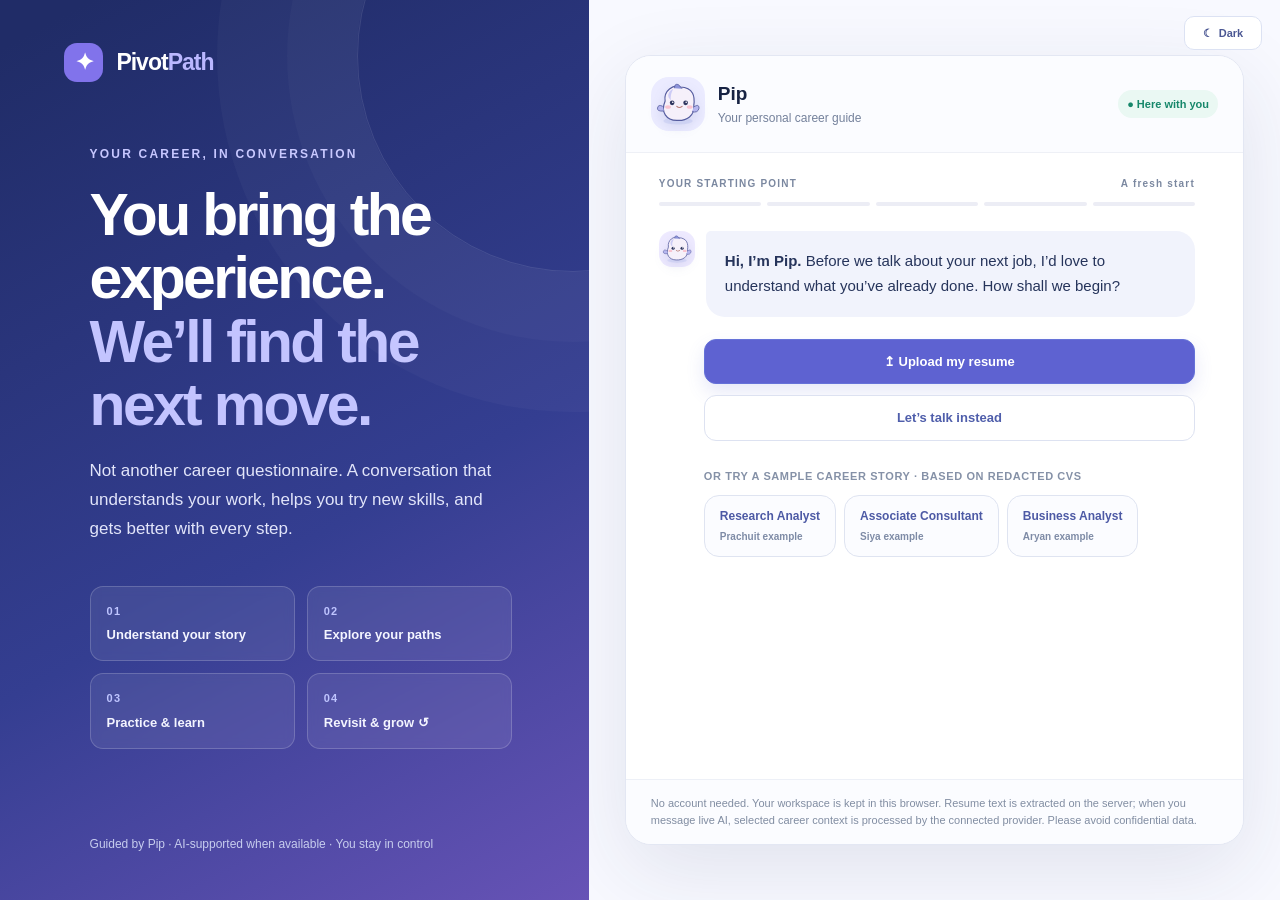
==== commit e4a46a07: "Publish ranked aspiration-first roles and persistent light/dark mode across onboarding and app" ====
--- a/index.html
+++ b/index.html
@@ -1,5 +1,6 @@
 <!doctype html>
 <html lang="en"><head><meta charset="utf-8"/><meta name="viewport" content="width=device-width,initial-scale=1"/><meta name="theme-color" content="#f8f9fc"/><title>PivotPath — Your career, forward.</title><meta name="description" content="Meet Pip, your guided AI career coach for discovering career paths, assessing readiness, practicing case skills, and refining your resume."/>
+<script>(function(){try{document.documentElement.dataset.theme=localStorage.getItem('pivotpath_display_theme_v1')==='dark'?'dark':'light'}catch(e){document.documentElement.dataset.theme='light'}})();</script>
 <style>:root{--ink:#172343;--muted:#68758c;--blue:#566bd8;--blue2:#725cd4;--deep:#293078;--pale:#eff1ff;--line:#e6eaf4;--bg:#f7f8fc;--white:#fff;--green:#128664;--amber:#a36b17;--red:#b7414f;--shadow:0 18px 55px rgba(38,44,97,.075)}
 *{box-sizing:border-box}html{scroll-behavior:smooth}body{font-family:Inter,ui-sans-serif,-apple-system,BlinkMacSystemFont,"Segoe UI",sans-serif;background:var(--bg);color:var(--ink);margin:0;line-height:1.48;font-size:14px}button,input,textarea,select{font:inherit}button{cursor:pointer}button:disabled{cursor:not-allowed;opacity:.45}a{color:#455dcc;text-decoration:none}a:hover{text-decoration:underline}h1,h2,h3,h4{margin:0;font-weight:720;letter-spacing:-.035em}h1{font-size:clamp(28px,4vw,48px);line-height:1.12}h2{font-size:clamp(24px,3vw,31px);line-height:1.2}h3{font-size:17px;line-height:1.3}p{margin:0}ul{padding-left:20px}small,.muted{color:var(--muted)}.mono{font-variant-numeric:tabular-nums}.wrap{max-width:1200px;margin:auto}.frow{display:flex;gap:12px;align-items:center}.fspread{display:flex;justify-content:space-between;gap:14px;align-items:center}.stack{display:flex;flex-direction:column;gap:14px}.gap8{gap:8px}.gap6{gap:6px}.gap20{gap:20px}.textsm{font-size:12px}.textxs{font-size:11px}.semibold{font-weight:650}.kicker{font-size:11px;letter-spacing:.1em;text-transform:uppercase;font-weight:750;color:#6777a2}.textblue{color:var(--blue)}.subtle{color:var(--muted);font-size:13px}.pagelead{font-size:15px;color:#5c6983;max-width:740px;margin-top:10px}.divider{height:1px;background:var(--line);margin:4px 0}.hidden{display:none!important}
 .btn{border:1px solid transparent;border-radius:11px;background:var(--blue);color:#fff;font-weight:670;padding:11px 17px;display:inline-flex;gap:8px;align-items:center;justify-content:center;transition:transform .12s,background .12s;text-align:center}.btn:hover{transform:translateY(-1px);background:#4b5bc7;text-decoration:none}.btn:focus-visible,.navitem:focus-visible{outline:3px solid #a9b3ff;outline-offset:2px}.btn.light{background:#fff;color:var(--ink);border-color:var(--line)}.btn.light:hover{background:#f6f7ff}.btn.soft{background:var(--pale);color:#414bb3;border-color:#dfe4ff}.btn.soft:hover{background:#e4e9ff}.btn.ghost{background:transparent;border-color:#dfe4f1;color:#394768}.btn.warn{background:#fff4ef;border-color:#ffcfb5;color:#995129}.btn.small{font-size:12px;padding:8px 11px;border-radius:9px}.btn.block{width:100%}.pill{display:inline-flex;align-items:center;gap:6px;border-radius:99px;padding:5px 10px;background:#f1f3fa;color:#53617b;font-size:11px;font-weight:650}.pill.green{background:#e8f7f2;color:#187a60}.pill.amber{background:#fff5e3;color:#986413}.pill.purple{background:#f0edff;color:#6550b0}.pill.blue{background:#edf0ff;color:#4d62c6}.pill.red{background:#fff0ee;color:#ad4851}.dot{width:7px;height:7px;border-radius:50%;background:currentColor;display:inline-block}
@@ -18,9 +19,10 @@
 .field .resumeSamePersonChoice{display:flex;gap:9px;align-items:center;max-width:100%;padding:10px 12px;margin-top:8px;background:#f7f8fe;border:1px solid #e2e7f4;border-radius:10px;font-size:12px;font-weight:500;line-height:1.45;color:#5f6e89;cursor:pointer}
 .field .resumeSamePersonChoice input[type="checkbox"]{box-sizing:border-box;flex:none;width:17px;height:17px;min-height:17px;margin:0;padding:0;accent-color:#6a63cd;box-shadow:none}
 .field .resumeSamePersonChoice strong{color:#33436b}
-</style><link rel="stylesheet" href="/pip-experience.css?v=5.11"/><link rel="stylesheet" href="/pip-journey.css?v=1.3"/><link rel="stylesheet" href="/pip-progress.css?v=5.12"/><link rel="stylesheet" href="/pip-insights.css?v=5.10"/><link rel="stylesheet" href="/pip-guide.css?v=1.1"/></head><body>
+</style><link rel="stylesheet" href="/pip-experience.css?v=5.11"/><link rel="stylesheet" href="/pip-journey.css?v=5.14"/><link rel="stylesheet" href="/pip-progress.css?v=5.12"/><link rel="stylesheet" href="/pip-insights.css?v=5.10"/><link rel="stylesheet" href="/pip-guide.css?v=1.1"/><link rel="stylesheet" href="/pip-competency.css?v=1.0"/><link rel="stylesheet" href="/pip-theme.css?v=1.0"/></head><body>
 <div id="toast" class="toast hidden" role="status" aria-live="polite"></div>
 <div id="welcome" class="welcome"></div>
+<button id="pipWelcomeTheme" class="pipWelcomeTheme" type="button" data-pp-theme-toggle aria-pressed="false" aria-label="Switch to dark mode" hidden><span class="pipThemeIcon" aria-hidden="true">☾</span><span class="pipThemeWord">Dark</span></button>
 <div id="shell" class="shell">
  <aside class="sidebar"><div class="brand"><div class="brandicon">✦</div><span class="logo">Pivot<i>Path</i></span></div>
   <nav class="navgroup"><div class="navlabel">Your journey</div>
@@ -28,9 +30,9 @@
    <button class="navitem" data-action="nav" data-route="readiness"><span class="ni">◫</span><span class="navtext">Readiness map</span></button>
    <button class="navitem" data-action="nav" data-route="practice"><span class="ni">✎</span><span class="navtext">Practice & improve</span></button>
    <button class="navitem" data-action="nav" data-route="resume"><span class="ni">▤</span><span class="navtext">Living resume</span></button>
-  </nav><div class="sidebarFoot stack gap8"><div class="notice">🐣 <strong>Ask Pip</strong> anytime for guidance on this screen.</div><button class="navitem" data-action="nav" data-route="profile"><span class="ni">♙</span><span class="navtext">My profile & settings</span></button></div>
+  </nav><div class="sidebarFoot stack gap8"><div class="notice pipSidebarNotice"><span id="pipSidebarAvatar" aria-hidden="true"></span><span><strong>Pip is here if you need a hand.</strong> Ask a question any time.</span></div><button class="navitem" data-action="nav" data-route="profile"><span class="ni">♙</span><span class="navtext">My profile & settings</span></button></div>
  </aside>
- <div class="shellBody"><header class="topbar"><div class="frow gap8"><div class="logo">Pivot<i>Path</i></div><span class="stage" id="stageName">Your career journey</span></div><div class="topright"><span id="modePill" class="pill amber">Demo guide</span><button class="btn small soft" data-action="continue">Continue →</button><button class="btn small light" data-action="nav" data-route="profile" aria-label="My profile">◯ <span class="mutedlabel">Profile</span></button></div></header>
+ <div class="shellBody"><header class="topbar"><div class="frow gap8"><div class="logo">Pivot<i>Path</i></div><span class="stage" id="stageName">Your career journey</span></div><div class="topright"><button type="button" id="pipHeaderTheme" class="pipThemeButton" data-pp-theme-toggle aria-pressed="false" aria-label="Switch to dark mode"><span class="pipThemeIcon" aria-hidden="true">☾</span><span class="pipThemeWord">Dark</span></button><span id="modePill" class="pill amber">Demo guide</span><button class="btn small soft" data-action="continue">Continue →</button><button class="btn small light" data-action="nav" data-route="profile" aria-label="My profile">◯ <span class="mutedlabel">Profile</span></button></div></header>
  <main class="main" id="main" tabindex="-1"></main></div>
 </div>
 <nav id="bottomNav" class="bottomNav"><button class="navitem" data-action="nav" data-route="discovery"><span class="ni">⌁</span>Discover</button><button class="navitem" data-action="nav" data-route="readiness"><span class="ni">◫</span>Readiness</button><button class="navitem" data-action="nav" data-route="practice"><span class="ni">✎</span>Practice</button><button class="navitem" data-action="nav" data-route="resume"><span class="ni">▤</span>Resume</button></nav>
@@ -986,13 +988,13 @@
 function showcaseSource(id){let list=roleSources(id);return `<div class="stack gap8"><span class="kicker">Example requirements & learning references</span><div class="tagrow">${list.map(sourceTag).join('')}</div><p class="textxs muted">Illustrative employer examples and professional resources; postings may close or change. Not a market-wide hiring benchmark.</p></div>`}
 function promptNudge(){if(S.route==='profile')return 'Your experience comes first. Review what I know and add anything missing.';if(!S.career.activeRole){return S.discoveryStep<3?'Tell me what you want to do more of in your next role.':'I can compare career paths with your aspirations.'};if(S.route==='readiness')return 'A missing keyword is not proof of a skill gap. Let’s test the right things.';if(S.route==='practice')return 'One question at a time. Ask me for a hint whenever you need one.';if(S.route==='resume')return 'Click any line on your one-pager to edit it, or ask me for a better bullet.';return 'I’m here to help with your next step.'}
 function render(){const isWelcome=S.stage==='welcome';document.getElementById('welcome').classList.toggle('hidden',!isWelcome);document.getElementById('shell').classList.toggle('active',!isWelcome);document.getElementById('bottomNav').classList.toggle('hidden',isWelcome);document.getElementById('coachFloat').classList.toggle('hidden',isWelcome);document.getElementById('coachFloat').classList.toggle('hidden',!!S.coachMuted||isWelcome);if(isWelcome){renderWelcome();document.getElementById('coachPanel').classList.add('hidden');return}
- document.getElementById('stageName').textContent=' / '+screenTitle()+(S.career.activeRole?' · '+roleName(S.career.activeRole):'');document.querySelectorAll('.navitem[data-route]').forEach(el=>el.classList.toggle('active',el.dataset.route===S.route));updateMode();document.getElementById('coachNudge').textContent=promptNudge();document.getElementById('mascotFloat').innerHTML=mascot;document.getElementById('mascotPanel').innerHTML=mascot;
+ document.getElementById('stageName').textContent=' / '+screenTitle()+(S.career.activeRole?' · '+roleName(S.career.activeRole):'');document.querySelectorAll('.navitem[data-route]').forEach(el=>el.classList.toggle('active',el.dataset.route===S.route));updateMode();document.getElementById('coachNudge').textContent=promptNudge();document.getElementById('mascotFloat').innerHTML=mascot;document.getElementById('mascotPanel').innerHTML=mascot;const sidebarAvatar=document.getElementById('pipSidebarAvatar');if(sidebarAvatar)sidebarAvatar.innerHTML=mascot;
  const main=document.getElementById('main');main.innerHTML=({discovery:renderDiscovery,readiness:renderReadiness,practice:renderPractice,resume:renderResume,profile:renderProfile})[S.route]();
  if(S.route==='resume')setTimeout(checkOverflow,50);
  renderCoach();renderModal();}
 function pageHeader(kicker,title,desc){return `<div class="sectiontop"><div class="kicker">${kicker}</div><h2 style="margin-top:6px">${title}</h2><p class="pagelead">${desc}</p></div>`}
 const fmt=(t)=>esc(t||'Not provided');
-function renderWelcome(){let e=document.getElementById('welcome');e.innerHTML=`<div class="welcomeLayout"><div class="welcomeCopy"><div class="frow gap8"><div class="brandicon">✦</div><span class="logo">Pivot<i>Path</i></span><span class="pill blue">Meet Pip 🐣</span></div><h1>Your experience.<br/><span>Your next chapter.</span></h1><p>A guided career workspace for discovering your next role, understanding what it takes, practicing relevant skills, and creating a resume that grows with you.</p><div class="benefits"><div class="benefit"><span class="check">✓</span><span>Explore realistic transitions while keeping your ambition in charge.</span></div><div class="benefit"><span class="check">✓</span><span>Assess → learn → reassess with feedback tied to real competencies.</span></div><div class="benefit"><span class="check">✓</span><span>Build a role-focused, editable one-page resume.</span></div></div></div>
+function renderWelcome(){let e=document.getElementById('welcome');e.innerHTML=`<div class="welcomeLayout"><div class="welcomeCopy"><div class="frow gap8"><div class="brandicon">✦</div><span class="logo">Pivot<i>Path</i></span><span class="pill blue">Meet Pip</span></div><h1>Your experience.<br/><span>Your next chapter.</span></h1><p>A guided career workspace for discovering your next role, understanding what it takes, practicing relevant skills, and creating a resume that grows with you.</p><div class="benefits"><div class="benefit"><span class="check">✓</span><span>Explore realistic transitions while keeping your ambition in charge.</span></div><div class="benefit"><span class="check">✓</span><span>Assess → learn → reassess with feedback tied to real competencies.</span></div><div class="benefit"><span class="check">✓</span><span>Build a role-focused, editable one-page resume.</span></div></div></div>
  <div class="welcomeCard stack gap20"><div class="frow"><div class="mascotCircle mascotfloat">${mascot}</div><div class="stack gap6"><strong style="font-size:18px">Hi! I'm Pip.</strong><p class="subtle">Your career coach, from first question to next opportunity.</p></div></div><div class="chatbubble">“We'll start with your experience—not a job title you have to pick now. You can upload a resume or tell me about your work.”</div><div class="stack gap8"><button class="btn block" data-action="intake-upload">↑ &nbsp; Start with my resume</button><button class="btn block light" data-action="intake-manual">☰ &nbsp; Tell Pip about my experience</button></div><div class="orline">TRY A SAMPLE JOURNEY</div><div class="sampleLinks"><button data-action="demo-persona" data-persona="JRA">Research analyst</button><button data-action="demo-persona" data-persona="AC">Associate consultant</button><button data-action="demo-persona" data-persona="BA">Business analyst</button></div><div class="smallprint"><strong>Demo privacy notice:</strong> If live AI is enabled, text you submit to Pip or to assessments may be processed by Groq or Google Gemini automatically to keep your session moving. Gemini free-tier content may be used by Google to improve products. Avoid confidential information. Resume parsing works without AI; your saved workspace stays in this browser. By continuing to use AI features, you agree to this processing.</div></div></div>`}
 const personas={JRA:{name:'Alex Research',role:'Junior Research Analyst',employer:'Example Research Studio',years:1.5,skills:'Excel, market research, benchmarking, reporting, PowerPoint',achievements:'Benchmarked competitors for a consulting engagement and created a structured market-sizing analysis; findings were used to brief project stakeholders.',education:'B.Tech — Example University',source:'demo persona'},AC:{name:'Sam Consulting',role:'Associate Consultant',employer:'Example Consulting Group',years:2.3,skills:'Excel, stakeholder workshops, process mapping, business research, PowerPoint',achievements:'Led a workstream to identify improvement opportunities in onboarding operations; facilitated stakeholder interviews and prepared recommendations for the client.',education:'Bachelor of Commerce — Example College',source:'demo persona'},BA:{name:'Taylor Analysis',role:'Business Analyst',employer:'Example SaaS Firm',years:2,skills:'Excel, business requirements, Power BI, UAT, process mapping',achievements:'Documented process requirements and coordinated UAT for an internal ticketing workflow, with feedback from support and engineering teams.',education:'BBA — Example University',source:'demo persona'}};
 function loadPersona(p){const o=personas[p];if(!o||!confirmNewCandidate())return;freshCandidateSession();Object.assign(S.profile,o);S.profile.verified=false;S.stage='profile';S.route='profile';save();render();notify('Sample persona loaded in a fresh workspace. Review before continuing.');}
@@ -1002,8 +1004,20 @@
 const roleLabels=['Data Analyst','Business Analyst','Product Analyst','Product Operations Associate','Product Marketing Associate','Associate Product Manager'];
 const baseTerms={'C1a':['problem','objective','framing','hypothesis','scope'],'C1b':['interview','user','research','stakeholder','requirements'],'C1c':['segment','persona','customer','buyer'],'C2a':['metrics','kpi','measurement','conversion','retention','dashboard'],'C2b':['cohort','funnel','activation','retention','drop-off'],'C2c':['hypothesis','experiment','testing','validation','causal'],'C2d':['analysis','insights','interpretation','diagnostics'],'C3a':['sql','mysql','postgres'],'C3b':['python','pandas'],'C3d':['data quality','data cleaning','joins','duplicate'],'C4b':['prioritization','prioritised','prioritized','trade-offs','feature decision'],'C4c':['prd','requirements','user stories','acceptance criteria'],'C5a':['process','workflow','operating model','operations'],'C5b':['qa','uat','testing','quality assurance'],'C5c':['implementation','rollout','launch','deployment'],'C5d':['escalation','sla','ops','process improvement'],'C6b':['positioning','messaging','value proposition'],'C6c':['gtm','go-to-market','marketing','campaign'],'C6d':['acquisition','retention','growth','conversion'],'C7a':['storytelling','recommendations','reporting','presentation'],'C7b':['stakeholders','client','collaboration','cross-functional']};
 function matches(text,words){const s=' '+String(text||'').toLowerCase()+' ';return (words||[]).filter(w=>s.includes(w.toLowerCase()))}
-function roleFit(id){const p=S.profile;const work=(p.role+' '+p.achievements+' '+p.resumeText).toLowerCase();const skills=(p.skills||'').toLowerCase();let confirmed=matches(work,ROLES[id].keywords), claimed=matches(skills,ROLES[id].keywords);let value=Math.min(9,confirmed.length*2+claimed.length);return {value,confirmed,claimed,summary:confirmed.length?`Your history mentions ${confirmed.slice(0,3).join(', ')}.`:(claimed.length?`You've listed ${claimed.slice(0,3).join(', ')} as skills.`:'Your existing information does not yet demonstrate these role-specific competencies.')};}
-function shortlist(){let all=roleOrder.map(id=>({id,...roleFit(id)})).sort((a,b)=>b.value-a.value);let aspiration=S.career.aspiration;if(aspiration&&ROLES[aspiration]&&!all.slice(0,3).some(x=>x.id===aspiration))return [all.find(x=>x.id===aspiration),...all.filter(x=>x.id!==aspiration).slice(0,2)];return all.slice(0,3)}
+function roleFit(id){const p=S.profile;const work=(p.role+' '+p.achievements+' '+p.resumeText).toLowerCase();const skills=(p.skills||'').toLowerCase();let confirmed=matches(work,ROLES[id].keywords), claimed=matches(skills,ROLES[id].keywords);let value=confirmed.length*2+claimed.length;return {value,confirmed,claimed,summary:confirmed.length?`Your history mentions ${confirmed.slice(0,3).join(', ')}.`:(claimed.length?`You've listed ${claimed.slice(0,3).join(', ')} as skills.`:'Your existing information does not yet demonstrate these role-specific competencies.')};}
+// The user's explicitly chosen aspiration is always first. Other destinations
+// are ordered by observable keyword overlap, not AI-predicted job success.
+// Keep the raw overlap ranking as separate provenance when the goal is pinned.
+function rankedRoles(){
+ const byOverlap=roleOrder.map((id,index)=>({id,...roleFit(id),originalOrder:index})).sort((a,b)=>
+   b.value-a.value||b.confirmed.length-a.confirmed.length||
+   b.claimed.length-a.claimed.length||a.originalOrder-b.originalOrder);
+ const fitRanks=new Map(byOverlap.map((role,index)=>[role.id,index+1]));
+ const aspiration=ROLES[S.career.aspiration]?S.career.aspiration:null;
+ const displayed=aspiration?[byOverlap.find(r=>r.id===aspiration),...byOverlap.filter(r=>r.id!==aspiration)]:byOverlap;
+ return displayed.map((r,index)=>({...r,rank:index+1,fitRank:fitRanks.get(r.id),isAspiration:r.id===aspiration}));
+}
+function shortlist(){return rankedRoles().slice(0,3)}
 function renderDiscovery(){let step=S.discoveryStep;
  if(!S.profile.verified)return `${pageHeader('01 · Discovery','Start with your experience','Before Pip suggests roles, confirm your basic career details so the suggestions are grounded in actual work.')}${introCallout('Your profile needs review','It only takes a moment, and resume upload is optional.','Go to profile','profile')}<div style="margin-top:15px" class="card">${actionBtn('nav','Review my profile','data-route="profile"','btn')}</div>`;
  if(step<3){let content=[
@@ -1012,12 +1026,13 @@
   {title:'What is driving this transition?',prompt:'Is it a change in responsibilities, learning opportunities, scope, industry, or something else? You can skip nonessential details.',name:'motivation',label:'Reason for making the switch',example:'I want a role with more technical or product execution ownership.'}
  ][step];return `${pageHeader('01 · Discovery','Let’s figure out your next chapter','Pip asks one relevant question at a time. You can skip, go back, or ask questions freely.')}
  <div class="discoveryWizard stack gap20"><div class="fspread"><span class="pill purple">Conversation ${step+1} of 3</span><span class="textxs muted">You control your aspiration</span></div><div class="progressSteps"><span class="${step>=0?'done':''}"></span><span class="${step>=1?'done':''}"></span><span class="${step>=2?'done':''}"></span></div><div class="frow" style="align-items:flex-start"><div style="width:55px;min-width:55px;height:55px" class="mascotfloat">${mascot}</div><div class="card pale stack gap8" style="flex:1"><div class="kicker">Pip asks</div><h2>${content.title}</h2><p class="subtle">${content.prompt}</p></div></div><form id="discoveryForm" class="card stack"><div class="field"><label for="discoveryResponse">${content.label}</label>${step===1?`<select id="aspirationSelect" name="aspiration"><option value="">I'm still exploring</option>${roleOrder.map(id=>`<option value="${id}" ${S.career.aspiration===id?'selected':''}>${esc(roleName(id))}</option>`).join('')}</select><p class="hint">If your desired title isn't listed, describe it in Pip chat; this MVP supports six destination families.</p>`:`<textarea id="discoveryResponse" name="${content.name}" rows="5" placeholder="${esc(content.example)}">${esc(S.career[content.name])}</textarea>`}</div><div class="fspread" style="flex-wrap:wrap"><div class="frow">${step>0?actionBtn('discovery-back','← Back','','btn light small'):''}${actionBtn('discovery-skip','Skip for now','','btn light small')}</div><button class="btn" type="submit">${step===2?'Find suitable career paths':'Continue'} →</button></div></form></div>`}
- const options=S.showAllRoles?roleOrder.map(id=>({id,...roleFit(id)})):shortlist();return `${pageHeader('01 · Career Discovery','Where could your experience take you?','These are reasoned suggestions based on the work you shared—not certifications or hiring probabilities. Your preference stays in the picture.')}
- <div class="topcallout" style="margin-bottom:20px"><div class="frow"><div class="pageicon">🐣</div><div><strong>${S.career.aspiration?`You mentioned ${esc(roleName(S.career.aspiration))}. Let's explore that.`:'I found some possible next steps.'}</strong><p class="subtle">You have the final say. Pip helps you understand the distance to your chosen destination.</p></div></div>${actionBtn('restart-discovery','Edit my answers','','btn light small')}</div>
- <div class="roleRow">${options.map(x=>roleCard(x.id,x)).join('')}</div><div style="margin-top:16px" class="fspread"><button data-action="all-roles" class="btn light small">${S.showAllRoles?'Show top 3':'Explore all 6 roles'} →</button><span class="textxs muted">Employer examples are illustrative and may not currently be hiring.</span></div>
+ const options=S.showAllRoles?rankedRoles():shortlist();return `${pageHeader('01 · Career Discovery','Where could your experience take you?','These are reasoned suggestions based on the work you shared—not certifications or hiring probabilities. Your preference stays in the picture.')}
+ <div class="topcallout" style="margin-bottom:20px"><div class="frow"><div class="pageicon pipContextMascot">${mascot}</div><div><strong>${S.career.aspiration?`You mentioned ${esc(roleName(S.career.aspiration))}. Let's explore that.`:'I found some possible next steps.'}</strong><p class="subtle">You have the final say. Pip helps you understand the distance to your chosen destination.</p></div></div>${actionBtn('restart-discovery','Edit my answers','','btn light small')}</div>
+ <div class="roleRankExplanation" role="note"><strong>How the order works</strong><span>${S.career.aspiration?'Your chosen aspiration stays at #1. The other roles are sorted by apparent overlap with the experience and skills you shared.':'These roles are sorted by apparent overlap with the experience and skills you shared.'} Ranking reflects profile keywords, not tested ability or hiring probability.</span></div>
+  <div class="roleRow">${options.map(x=>roleCard(x.id,x)).join('')}</div><div style="margin-top:16px" class="fspread"><button data-action="all-roles" class="btn light small">${S.showAllRoles?'Show top 3':'Explore all 6 roles'} →</button><span class="textxs muted">Employer examples are illustrative and may not currently be hiring.</span></div>
  <div class="card stack" style="margin-top:22px"><h3>What did Pip consider?</h3><p class="subtle">Role scope from real job postings, relevant words in your verified work, self-reported skills, and your desired role. We haven't tested your performance yet. A challenging aspiration is never hidden.</p><div class="frow" style="flex-wrap:wrap">${actionBtn('nav','Review my profile','data-route="profile"','btn soft small')}${actionBtn('toggle-coach','Discuss my options with Pip','','btn light small')}</div></div>`}
-function roleCard(id,fit){const r=ROLES[id];fit=fit||roleFit(id);const pref=S.career.aspiration===id;const selectable=S.career.activeRole===id;let related=fit.confirmed.length+fit.claimed.length;let accessibility=related>3?'More apparent overlap':related>0?'Some transferable overlap':'More to investigate';return `<article class="roleCard ${selectable?'active':''}"><div class="fspread"><span class="pill ${pref?'purple':'blue'}">${pref?'✦ Your aspiration':'Suggested option'}</span><span class="pill">${esc(accessibility)}</span></div><h3>${esc(r.name)}</h3><p class="subtle">${esc(r.summary)}</p><div class="notice white"><strong>Why this may align</strong><br/>${esc(fit.summary)}</div><div><div class="textxs semibold" style="margin-bottom:6px">What we'd still need to check</div><div class="tagrow">${r.competencies.filter(([code])=>!matches(S.profile.achievements,baseTerms[code]||[]).length).slice(0,3).map(c=>`<span class="tag">${esc(c[1])}</span>`).join('')}</div></div><div class="foot stack gap8">${showcaseSource(id)}<button class="btn block" data-action="select-role" data-role="${id}">${selectable?'View readiness map':'Choose as my goal'} →</button></div></article>`}
-function introCallout(title,text,button,route){return `<div class="topcallout"><div class="frow"><div class="pageicon">🐣</div><div><strong>${title}</strong><p class="subtle">${text}</p></div></div><button class="btn" data-action="nav" data-route="${route}">${button} →</button></div>`}
+function roleCard(id,fit){const r=ROLES[id];fit=fit||rankedRoles().find(x=>x.id===id);const pref=S.career.aspiration===id;const selectable=S.career.activeRole===id;let related=fit.confirmed.length+fit.claimed.length;let accessibility=related>3?'More apparent overlap':related>0?'Some transferable overlap':'More to investigate';const status=pref?'Your chosen aspiration':fit.fitRank===1?'Strongest apparent overlap':'Ranked by profile overlap';return `<article class="roleCard ${selectable?'active':''}" data-role-rank="${fit.rank}" data-role-id="${id}"><div class="fspread roleRankHeader"><span class="roleRankNumber" aria-label="Displayed position ${fit.rank}">#${fit.rank}</span><span class="pill ${pref?'purple':'blue'}">${esc(status)}</span></div><div class="roleFitMeta"><span>Profile overlap rank #${fit.fitRank} of 6</span><span>${fit.confirmed.length} work mentions · ${fit.claimed.length} listed skills</span></div><h3>${esc(r.name)}</h3><p class="subtle">${esc(r.summary)}</p><div class="notice white"><strong>Why this may align</strong><br/>${esc(fit.summary)}</div><div><div class="textxs semibold" style="margin-bottom:6px">What we'd still need to check</div><div class="tagrow">${r.competencies.filter(([code])=>!matches(S.profile.achievements,baseTerms[code]||[]).length).slice(0,3).map(c=>`<span class="tag">${esc(c[1])}</span>`).join('')}</div></div><div class="foot stack gap8">${showcaseSource(id)}<button class="btn block" data-action="select-role" data-role="${id}">${selectable?'View readiness map':'Choose as my goal'} →</button></div></article>`}
+function introCallout(title,text,button,route){return `<div class="topcallout"><div class="frow"><div class="pageicon pipContextMascot">${mascot}</div><div><strong>${title}</strong><p class="subtle">${text}</p></div></div><button class="btn" data-action="nav" data-route="${route}">${button} →</button></div>`}
 function allEvidence(role){const p=S.profile;const skillText=p.skills.toLowerCase(), workText=(p.role+' '+p.achievements).toLowerCase(),rawText=p.resumeText.toLowerCase();return (ROLES[role]?.competencies||[]).map(([code,label])=>{const related=baseTerms[code]||ROLES[role].keywords.slice(0,4);let latest=null;for(let a of S.attempts){if(a.role!==role)continue;for(let ev of a.evaluations){if(ev.competency===code&&ev.assessable)latest={...ev,caseId:a.caseId,variant:a.variant,completed:a.completedAt}}}let state='unassessed',detail='No confirmed evidence yet. This is not the same as a weakness.';
  const work=matches(workText,related), raw=matches(rawText,related), claimed=matches(skillText,related);
  if(work.length&&p.verified){state='work';detail=`Your confirmed description mentions: ${work.slice(0,2).join(', ')}. Practical depth still needs review.`}
@@ -1029,7 +1044,7 @@
 function renderReadiness(){const role=S.career.activeRole;if(!role)return `${pageHeader('02 · Readiness','Understand your starting point','Choose a role after discovery so Pip can compare requirements to your actual experience.')}${introCallout('No active target yet','We’ll recommend paths after reviewing your career story.','Explore my roles','discovery')}`;
  let evidence=allEvidence(role);let strengths=evidence.filter(x=>x.state==='work'||x.state==='observed');let gaps=evidence.filter(x=>x.state==='gap');let unknown=evidence.filter(x=>['self','resume','unassessed'].includes(x.state));let nextGap=(evidence.find(x=>x.state==='gap')||unknown[0]||evidence[0]);return `${pageHeader('02 · Your Readiness Map',`How does your background map to ${esc(roleName(role))}?`,'An explainable, evolving competency map—not a hiring likelihood score. Your self-reports and case performance are kept separate.')}
  <div class="topcallout" style="margin-bottom:20px"><div class="frow"><div class="pageicon">◫</div><div><strong>${esc(roleName(role))} · Provisional role review</strong><p class="subtle">${strengths.length} work/case indicators · ${unknown.length} still need confirmation · ${gaps.length} case gaps observed</p></div></div>${actionBtn('start-case','Assess my skills','data-variant="A"','btn')}</div>
- <div class="grid2" style="grid-template-columns:minmax(0,1.3fr) minmax(0,.7fr)"><div class="card stack gap8"><div class="fspread"><h3>Competencies that matter</h3><span class="pill blue">${evidence.length} role criteria</span></div>${evidence.map(e=>`<div class="skillRow"><div class="stack gap6"><strong>${esc(e.label)}</strong><span class="textxs muted">${esc(e.code)}</span></div><div><div style="margin-bottom:6px">${statePill(e.state)}</div><p class="textxs muted">${esc(e.detail)}</p></div><div class="skbtn">${actionBtn('inspect-skill','Why?','data-code="'+e.code+'"','btn light small')}</div></div>`).join('')}<p class="textxs muted">Technical skills such as SQL require hands-on execution to verify. We do not pretend a written case demonstrates SQL proficiency.</p></div>
+ <div class="grid2" style="grid-template-columns:minmax(0,1.3fr) minmax(0,.7fr)"><div class="card stack gap8"><div class="fspread"><h3>Competencies that matter</h3><span class="pill blue">${evidence.length} role criteria</span></div>${window.PipCompetencyGuides?.roleSummary(role)||''}${evidence.map(e=>`<div class="skillRow"><div class="stack gap6"><strong>${esc(e.label)}</strong><span class="textxs muted">${esc(e.code)}</span></div><div><div style="margin-bottom:6px">${statePill(e.state)}${window.PipCompetencyGuides?.skillBadge(role,e.code)||''}</div><p class="textxs muted">${esc(e.detail)}</p></div><div class="skbtn">${actionBtn('inspect-skill','Why?','data-code="'+e.code+'"','btn light small')}</div></div>`).join('')}<p class="textxs muted">Technical skills such as SQL require hands-on execution to verify. We do not pretend a written case demonstrates SQL proficiency.</p></div>
  <div class="stack gap20"><div class="card stack gap8"><h3>SWOT · Based on what we know</h3><div class="swotGrid"><div class="swot"><b>Strengths</b><p class="textsm muted">${strengths.length?esc(strengths.slice(0,2).map(x=>x.label).join(' · ')):'No strengths validated by a case yet; existing experience may still be relevant.'}</p></div><div class="swot"><b>Weaknesses</b><p class="textsm muted">${gaps.length?esc(gaps.slice(0,2).map(x=>x.label).join(' · ')):'No observed weakness yet. Unknown ≠ weak.'}</p></div><div class="swot"><b>Opportunities</b><p class="textsm muted">Targeted practice, adjacent roles, learning resources and tailored portfolio descriptions.</p></div><div class="swot"><b>Threats</b><p class="textsm muted">Employer-specific prerequisites and applicants with more direct functional experience.</p></div></div></div><div class="card stack gap8"><h3>What should you do next?</h3><p class="subtle">${nextGap?`Let's investigate ${esc(nextGap.label.toLowerCase())} through a realistic exercise or supported learning resource.`:'Keep validating your claimed experience.'}</p>${actionBtn('start-case','Start a five-question case','data-variant="A"','btn block')} ${actionBtn('toggle-coach','Ask Pip about this map','','btn light block')}</div><div class="card stack gap8"><h3>Role expectations, with sources</h3>${showcaseSource(role)}<button class="btn small light" data-action="change-goal">Change my selected goal</button></div></div></div>`}
 const resourceMap={C1:'https://www.iiba.org/knowledgehub/the-business-analysis-standard/',C2:'https://www.amplitude.com/guides/product-analytics',C3:'https://sqlbolt.com/',C4:'https://www.atlassian.com/software/jira/product-discovery/resources/handbook/prioritization',C5:'https://www.iiba.org/knowledgehub/the-business-analysis-standard/',C6:'https://www.productmarketingalliance.com/how-to-prepare-for-a-product-marketing-interview/',C7:'https://www.atlassian.com/company/careers/resources/career-growth/product-managers'};
 function resourceFor(code){return resourceMap[String(code||'C2').slice(0,2)]||'https://www.amplitude.com/guides/product-analytics'}
@@ -1060,7 +1075,7 @@
  return {assessable:true,rating:score,evidence:snippets,strengths:hits.slice(0,2).map(h=>'Touches on '+h.c.toLowerCase()),missed:miss.slice(0,2).map(c=>'Consider '+c.toLowerCase()),next_action:miss.length?'Next time, explicitly address '+miss[0].toLowerCase()+'.':'Develop a sharper rationale, trade-offs, and a concrete measure of success.',source:'demo'}
 }
 function addImprovementTask(a){const valid=a.evaluations.filter(e=>e.assessable);if(!valid.length)return;const lowest=[...valid].sort((a,b)=>a.rating-b.rating)[0];const code=lowest.competency,role=a.role;const label=ROLES[role].competencies.find(x=>x[0]===code)?.[1]||'Role skill';const title='Improve '+label.toLowerCase();if(S.tasks.some(t=>t.title===title&&t.role===role&&t.status!=='done'))return;S.tasks.unshift({id:uid(),role,competency:code,title,reason:`${a.variant} case · ${lowest.rating}/5 (${lowest.source==='demo'?'illustrative review':'formative AI feedback'})`,url:resourceFor(code),caseId:role+'-'+(a.variant==='A'?'B':'A'),status:'open',createdAt:stamp()})}
-function finalizeCase(){let a=S.attempt;if(!a)return;a.status='complete';a.completedAt=stamp();S.attempts.push(JSON.parse(JSON.stringify(a)));addImprovementTask(a);S.practiceView='case';save();render()}
+function finalizeCase(){let a=S.attempt;if(!a)return;a.status='complete';a.completedAt=stamp();S.attempts.push(JSON.parse(JSON.stringify(a)));addImprovementTask(a);S.practiceView='case';S.pipPendingMilestone={key:'finished:'+a.id,route:'practice',role:a.role};save();render()}
 function renderCaseComplete(){const a=S.attempt;if(!a)return '';const valid=a.evaluations.filter(x=>x.assessable);const avg=valid.length?(valid.reduce((n,x)=>n+x.rating,0)/valid.length).toFixed(1):'—';return `${pageHeader('03 · Case completed','You finished the case!','Pip has saved your answers and identified the next learning action. You can now try a comparable but different scenario.')}
  <div class="grid2"><div class="card stack gap20"><div class="frow"><div class="pageicon">✓</div><div><h3>${esc(roleName(a.role))} · ${a.variant} case</h3><p class="subtle">${valid.length}/5 assessable questions · Case practice, not a job readiness prediction</p></div></div><div class="grid2"><div class="card pale sm"><div class="kicker">Average question rating</div><div class="big-num">${avg}${avg==='—'?'':'/5'}</div><p class="textxs muted">${a.evaluations.some(x=>x.source==='demo')?'Illustrative checklist only':'Live formative assessment'}</p></div><div class="card sm"><div class="kicker">Cases completed</div><div class="big-num">${S.attempts.filter(x=>x.role===a.role).length}</div><p class="textxs muted">Across your selected role</p></div></div><div class="stack gap8">${a.evaluations.map((x,i)=>`<div class="fspread ratingline"><span class="textsm">${esc(ROLES[a.role]['questions_'+a.variant][i].prompt)}</span><span class="pill ${x.rating>=3?'green':'amber'}">${x.assessable?x.rating+'/5':'Unassessed'}</span></div>`).join('')}</div><div class="inline-actions">${actionBtn('plan','View my improvement plan','','btn')}${actionBtn('start-case','Try another scenario','data-variant="'+(a.variant==='A'?'B':'A')+'"','btn soft')}${actionBtn('nav','Updated readiness map','data-route="readiness"','btn light')}</div></div><div class="stack gap20"><div class="card stack"><h3>What happened to my results?</h3><p class="subtle">They have been added to this role's practice history. The readiness map now shows which competencies were observed in the exercise, and which remain self-reported or unknown.</p>${actionBtn('history','Compare my attempts','','btn light block')}</div><div class="card stack"><h3>Your next learning step</h3><p class="subtle">A task based on the lowest-scoring assessed competency has been added to your action plan.</p>${actionBtn('plan','Open my plan','','btn soft block')}</div></div></div>`}
 function renderActionPlan(){let tasks=S.tasks.filter(t=>t.role===S.career.activeRole);return `${pageHeader('03 · Practice & Improve','My improvement plan','Every recommendation connects a real assessed need to a learning resource and a specific next case. Completing a reading task does not create a skill rating.')}
@@ -1107,7 +1122,7 @@
  if(m.type==='proposal'){body=`<div class="stack gap20"><div><div class="kicker">Review proposed change · Nothing applied yet</div><h2>Pip's suggested text</h2></div><div class="field"><label>Current text / facts</label><div class="notice white">${esc(m.before||'New entry')}</div></div><div class="field"><label>Suggested wording — edit before accepting</label><textarea id="proposalText" rows="4">${esc(m.draft||'')}</textarea></div><div class="notice">${esc(m.reason||'This draft is based only on the source facts you supplied. Please check accuracy.')}</div><div class="fspread"><button data-action="close-modal" class="btn light small">Reject</button><button data-action="accept-proposal" class="btn">Accept selected change</button></div></div>`}
  if(m.type==='pasteResume'){body=`<form id="pasteResumeForm" class="stack"><h2>Paste your resume text</h2><p class="subtle">The original text is retained for review. Resume sections will not be silently rewritten.</p><textarea name="resumeText" rows="11" class="textentry" placeholder="Paste work experience, education, projects and skills here...">${esc(S.profile.resumeText)}</textarea><button class="btn" type="submit">Save for profile review</button></form>`}
  if(m.type==='addTask'){body=`<form id="addTaskForm" class="stack"><h2>Add a development action</h2><div class="field"><label>What will you do?</label><input name="title" required placeholder="e.g. Read about funnel analysis"/></div><div class="field"><label>Learning resource (URL)</label><input name="url" type="url" placeholder="https://..."/></div><button type="submit" class="btn">Save action</button></form>`}
- if(m.type==='skillInfo'){let x=allEvidence(S.career.activeRole).find(e=>e.code===m.code);body=`<div class="stack"><div class="kicker">${esc(m.code)}</div><h2>${esc(x?.label||'Competency')}</h2><p>${esc(x?.detail||'Not yet assessed')}</p><div class="notice">Imported skill keywords and self-reports do not become proof of applied proficiency. Practice observations remain separate from work experience.</div><a class="btn light" target="_blank" rel="noopener noreferrer" href="${esc(resourceFor(m.code))}">Learn about this competency ↗</a>${actionBtn('start-case','Practice a related case','data-variant="A"','btn')}</div>`}
+ if(m.type==='skillInfo'){let x=allEvidence(S.career.activeRole).find(e=>e.code===m.code);body=window.PipCompetencyGuides?.renderSkillModal(S.career.activeRole,m.code)||`<div class="stack"><div class="kicker">${esc(m.code)}</div><h2>${esc(x?.label||'Competency')}</h2><p>${esc(x?.detail||'Not yet assessed')}</p><div class="notice">Resume claims and case answers are different evidence. This is not a job-readiness score.</div></div>`}
  if(m.type==='newBullet'){body=`<form id="newBulletForm" class="stack"><h2>Draft an achievement with Pip</h2><p class="subtle">Tell Pip what you actually accomplished. The draft is reviewed before insertion.</p><div class="field"><label>What did you do?</label><textarea name="source" required rows="5" placeholder="I created a PRD and tested an org mapping tool; reduced turnaround time by 80% across 10 cases."></textarea></div><div class="field"><label>Where should it appear?</label><select name="section">${S.resume.sections.map(s=>`<option value="${s.id}">${esc(s.title)}</option>`).join('')}</select></div><div class="field"><label>How should it be positioned? (optional)</label><input name="instruction" placeholder="Emphasize my product ownership"/></div><button class="btn" type="submit">Generate reviewable draft</button></form>`}
  root.innerHTML=`<div class="modalbg" id="modalBackdrop"><div class="modal" role="dialog" aria-modal="true"><div class="fspread" style="margin-bottom:15px"><span class="pill purple">PivotPath · Your approval matters</span><button class="btn light small" data-action="close-modal">✕</button></div>${body}</div></div>`;}
 function resumeTex(){const p=S.profile;const escapeTex=s=>String(s||'').replace(/[\\&%$#_{}^~]/g,c=>({'\\':'\\textbackslash{}','&':'\\&','%':'\\%','$':'\\$','#':'\\#','_':'\\_','{':'\\{','}':'\\}','^':'\\textasciicircum{}','~':'\\textasciitilde{}'}[c]));let text='\\documentclass[a4paper,10pt]{article}\n\\usepackage[margin=1.2cm]{geometry}\n\\usepackage[T1]{fontenc}\n\\usepackage[utf8]{inputenc}\n\\usepackage[hidelinks]{hyperref}\n\\usepackage{xcolor,enumitem,titlesec}\n\\pagestyle{empty}\n\\setlength{\\parindent}{0pt}\n\\definecolor{SectionBlue}{RGB}{50,45,130}\n\\titleformat{\\section}{\\large\\scshape\\color{SectionBlue}}{}{0pt}{}[\\titlerule]\n\\titlespacing*{\\section}{0pt}{6pt}{4pt}\n\\begin{document}\n\\begin{center}{\\Large\\textbf{'+escapeTex(p.name||'Your Name')+'}}\\\\\n';
@@ -1125,12 +1140,32 @@
  else if(/help|next|start|what/.test(m)){reply=S.route==='profile'?'Confirm your employment history and real project contributions first; no resume upload is required.':S.route==='discovery'?'Tell me the work you want to do next and any career aspiration, then we will compare aligned roles.':S.route==='readiness'?'Choose one unassessed competency and try the role-specific five-question exercise.':S.route==='practice'?'Continue the current question, then follow its learning action and reassess on a new scenario.':'Select a resume line to revise, or add a real achievement. Every change is reviewable.';suggested=S.route}
  else{reply=`You can ask me about your role fit, readiness, practice, or resume. In this downloaded demo my guidance is scripted and contextual, not generative AI. ${promptNudge()}`;suggested=S.route}
  return {reply:'[Demo guidance] '+reply,suggested_route:suggested,follow_up_question:''}}
-function renderCoach(){let panel=document.getElementById('coachPanel');panel.classList.toggle('hidden',!S.coachOpen);document.getElementById('coachMessages').innerHTML=(S.chat.length?S.chat:[{who:'pip',text:'Hi! I’m Pip. I’ll guide you through each step. You can ask me anything about your current page.'}]).map(m=>`<div class="bubble ${m.who==='user'?'me':''}">${esc(m.text)}${m.who==='pip'&&['discovery','readiness','practice','resume','profile'].includes(m.route)?`<div style="margin-top:9px"><button class="btn light small" data-action="nav" data-route="${esc(m.route)}">Open ${esc(m.route)} →</button></div>`:''}</div>`).join('');let quick=[['What should I do next?','Help me choose my next action.'],['Explain my career options','Which career transitions are realistic for my background?'],['Help with my resume','Can you help improve a resume bullet?']];if(S.route==='practice')quick=[['Hint for this question','Can you give me a hint about my current case question?'],...quick.slice(0,2)];document.getElementById('coachQuick').innerHTML=quick.map(([x,q])=>`<button data-action="coach-quick" data-question="${esc(q)}">${esc(x)}</button>`).join('');const cm=document.getElementById('coachMessages');cm.scrollTop=cm.scrollHeight;updateMode()}
+function renderCoach(){
+ const panel=document.getElementById('coachPanel');
+ panel.classList.toggle('hidden',!S.coachOpen);
+ const items=S.chat.length?S.chat:[{who:'pip',text:'Hi, I’m Pip. Tell me where you are in your career journey, and we can work through the next step together.'}];
+ const lastFlow=items.findLastIndex(m=>m&&m.pipFlow===true);
+ document.getElementById('coachMessages').innerHTML=items.map((m,i)=>{
+   const isGuide=m.pipFlow===true;
+   const actions=isGuide&&i===lastFlow&&Array.isArray(m.actions)?m.actions.slice(0,3):[];
+   const buttons=actions.length?'<div class="pipFlowActions">'+actions.map(([label,act])=>
+      '<button type="button" data-journey-action="'+esc(act)+'">'+esc(label)+'</button>').join('')+'</div>':'';
+   const identity=isGuide?'<div class="pipFlowIdentity"><span class="pipFlowAvatar">'+mascot+'</span><strong>Pip · next step</strong></div>':'';
+   const route=m.who==='pip'&&['discovery','readiness','practice','resume','profile'].includes(m.route)?
+     '<div class="pipFlowActions"><button type="button" data-action="nav" data-route="'+esc(m.route)+'">Open '+esc(m.route)+' →</button></div>':'';
+   return '<div class="bubble '+(m.who==='user'?'me ':'')+(isGuide?'pipFlowBubble':'')+'">'+identity+
+      '<span class="pipMessageText">'+esc(m.text)+'</span>'+buttons+route+'</div>';
+ }).join('');
+ document.getElementById('coachQuick').innerHTML='';
+ const cm=document.getElementById('coachMessages');
+ cm.scrollTop=cm.scrollHeight;
+ updateMode();
+}
 async function sendCoach(text){
  text=String(text||'').trim();if(!text)return;
  const requestSession=candidateSessionEpoch;
  // Capture prior dialogue before adding this turn, so the same user message is never sent twice.
- const previousThread=S.chat.filter(x=>x&&['user','pip'].includes(x.who)).slice(-20).map(x=>({who:x.who,text:String(x.text||'').slice(0,2000)}));
+ const previousThread=S.chat.filter(x=>x&&['user','pip'].includes(x.who)&&!x.pipFlow&&!x.pipJourney&&!x.pipGuide).slice(-20).map(x=>({who:x.who,text:String(x.text||'').slice(0,2000)}));
  const careerIntent=/interview me|understand my experience|transferable skills|career (?:path|change|transition|move)|transition(?:ing)? (?:into|to)|ask me questions|one question at a time/i;
  const practiceIntent=/\b(?:practice case|case question|hint for this question|hint for the question|review my case answer|evaluate my answer)\b/i;
  const resumeIntent=/\b(?:rewrite my resume|edit my resume|resume bullet|cv bullet)\b/i;
@@ -1148,12 +1183,53 @@
   achievements:S.profile.achievements.slice(0,1200),skills:S.profile.skills.slice(0,500)},
   aspiration:S.career.aspiration,active_goal:S.career.activeRole,
   stage:S.discoveryStep,resume_summary:S.resume.sections.filter(s=>s.enabled).map(s=>({section:s.title,item_count:s.items.length}))};
- // A case question should never hijack a career interview just because the user is on the practice screen.
- if(S.coachGoal==='practice'){
-  context.active_question=currentQ()?.prompt||null;
-  context.latest_results=S.attempts.slice(-2).map(a=>({role:a.role,variant:a.variant,
-   evaluations:a.evaluations.map(e=>({competency:e.competency,rating:e.rating,source:e.source}))}));
+ // The active goal's self-ratings, case observations and unfinished work
+ // are provided as separate evidence, never merged into a mastery score.
+ // Provide the real UI map to prevent invented hubs, videos or tabs.
+ context.available_ui={
+  discovery:'Career Discovery — choose or change the target role',
+  readiness:'Readiness Map — competencies that matter, expandable skill evidence, and external Learn this skill links',
+  practice:'Practice & Improve — role-specific cases, feedback, warm-ups, improvement plan and progress',
+  resume:'Living Resume — review factual edits and export the one-page resume',
+  profile:'My profile & settings — confirm resume facts and update the career profile'
+ };
+ const goalRole=S.career.activeRole;
+ if(ROLES[goalRole]){
+  context.active_goal_name=roleName(goalRole);
+  const attempts=S.attempts.filter(a=>a.role===goalRole&&a.completedAt);
+  const assessed=attempts.flatMap(a=>(a.evaluations||[]).filter(e=>e.assessable===true&&Number.isFinite(Number(e.rating))&&Number(e.rating)>=1&&Number(e.rating)<=5));
+  const recent=attempts.at(-1);
+  const lastValid=(recent?.evaluations||[]).filter(e=>e.assessable===true&&Number.isFinite(Number(e.rating))&&Number(e.rating)>=1&&Number(e.rating)<=5);
+  const avg=assessed.length?assessed.reduce((sum,e)=>sum+Number(e.rating),0)/assessed.length:null;
+  context.practice_checkpoint={
+   completed_cases:attempts.length,
+   distinct_scenarios:new Set(attempts.map(a=>a.variant)).size,
+   rated_answers:assessed.length,
+   overall_formative_average:avg==null?null:Number(avg.toFixed(1)),
+   latest_case_all_at_least_3:lastValid.length>0&&lastValid.every(e=>Number(e.rating)>=3),
+   suggested_harder_mock_checkpoint:'Two different cases; at least eight assessable answers; overall average 3.5/5 or higher; no answer below 3/5 in the latest case. Learning suggestion only, not a hiring verdict.'
+  };
+  context.current_skill_evidence=allEvidence(goalRole).map(e=>({
+   competency:e.code,skill:e.label,observation:e.state,reason:String(e.detail||'').slice(0,170)
+  }));
+  const confidence=S.pipSkillConfidence?.[goalRole]||{};
+  context.career_skill_picture=ROLES[goalRole].competencies.map(([code,label])=>({
+    code,skill:label,self_report:confidence[code]?.level||'not provided'
+  }));
+  context.recent_practice=S.attempts.filter(a=>a.role===goalRole).slice(-2).map(a=>({
+    scenario:a.variant,
+    scoring_source:a.evaluations.some(e=>e.source==='demo')?'illustrative checklist':'formative AI',
+    observations:a.evaluations.filter(e=>e.assessable).map(e=>({
+      skill:ROLES[goalRole].competencies.find(c=>c[0]===e.competency)?.[1]||e.competency,
+      rating:e.rating,observed_strength:String(e.strengths?.[0]||'').slice(0,140),
+      practice_focus:String(e.missed?.[0]||'').slice(0,140)
+    })).slice(0,6)
+  }));
+  context.open_learning_actions=S.tasks.filter(t=>t.role===goalRole&&t.status!=='done')
+    .slice(0,2).map(t=>({title:t.title,competency:t.competency}));
  }
+ // A case question must not hijack a career interview just because the person is on the practice screen.
+ if(S.coachGoal==='practice')context.active_question=currentQ()?.prompt||null;
  try{
   if(server.ai==='live'){
    result=await api('/api/coach',{method:'POST',
@@ -1292,7 +1368,7 @@
  }else ev=buildDemoReview(q,answer);
  if(responseSession!==candidateSessionEpoch)return;
  if(!ev.assessable){let el=document.getElementById('answerError');if(el){el.textContent=(ev.missed||[])[0]||'This response cannot be assessed yet. Try a more specific explanation.';el.classList.remove('hidden')}a.answers[a.index]={answer,savedAt:stamp()};save();return}
- ev={...ev,competency:q.competency,questionId:q.id,asked:q.prompt,hints_used:a.hints.some(h=>h.index===a.index),id:uid()};a.answers[a.index]={answer,savedAt:stamp()};a.evaluations[a.index]=ev;a.status='feedback';save();render();return}
+ ev={...ev,competency:q.competency,questionId:q.id,asked:q.prompt,hints_used:a.hints.some(h=>h.index===a.index),id:uid()};a.answers[a.index]={answer,savedAt:stamp()};a.evaluations[a.index]=ev;a.status='feedback';if(a.index===0)S.pipPendingMilestone={key:'first-feedback:'+a.id,route:'practice',role:a.role};save();render();return}
  if(form.id==='editItemForm'){let pair=findItem(modal?.id);if(!pair)return;copyResumeSnapshot();pair.item.title=String(f.get('title')||'').trim();pair.item.detail=String(f.get('detail')||'').trim();pair.item.manualEdited=true;save();closeModal();render();notify('Resume entry saved.');return}
  if(form.id==='newItemForm'){let section=String(f.get('section')||'projects'),title=String(f.get('title')||'').trim(),detail=String(f.get('detail')||'').trim();if(!detail&&!title){notify('Please describe the new entry.','bad');return}addItem(section,{title,detail,kind:title?'entry':'bullet'});closeModal();render();notify('Entry added to your resume.');return}
  if(form.id==='pasteResumeForm'){S.profile.resumeText=String(f.get('resumeText')||'').slice(0,40000);S.profile.source='pasted_resume';S.profile.verified=false;save();closeModal();render();notify('Resume text saved. Review your profile facts.');return}
@@ -1315,9 +1391,11 @@
 checkServer();render();
 </script>
 <script defer src="/sample-careers.js?v=1.0"></script>
-<script defer src="/pip-experience.js?v=5.13"></script>
-<script defer src="/pip-journey.js?v=1.3"></script>
-<script defer src="/pip-progress.js?v=5.12"></script>
-<script defer src="/pip-insights.js?v=5.10"></script>
+<script defer src="/pip-experience.js?v=5.14"></script>
+<script defer src="/pip-journey.js?v=5.16"></script>
+<script defer src="/pip-progress.js?v=5.14"></script>
+<script defer src="/pip-insights.js?v=5.15"></script>
 <script defer src="/pip-guide.js?v=1.0"></script>
+<script defer src="/pip-competency.js?v=1.0"></script>
+<script defer src="/pip-theme.js?v=1.0"></script>
 </body></html>
--- a/pip-journey.css
+++ b/pip-journey.css
@@ -93,3 +93,27 @@
 .pipRibbonAvatar .mascotSvg,.pipLessonAvatar .mascotSvg,.coachHeader .mascotSvg{animation:pipBreathe 4.8s ease-in-out infinite}
 @keyframes pipBreathe{0%,100%{transform:translateY(0)}50%{transform:translateY(-2px)}}
 @media(prefers-reduced-motion:reduce){.mascotSvg>circle,.pipRibbonAvatar .mascotSvg,.pipLessonAvatar .mascotSvg,.coachHeader .mascotSvg{animation:none}}
+
+/* V5.14 — Pip's step guidance is a chat turn, not a pinned mini-dashboard. */
+.coachQuick:empty{display:none!important;padding:0!important;border:0!important}
+.coachMessages{scroll-behavior:smooth;overscroll-behavior:contain;gap:13px}
+.coachMessages .bubble{line-height:1.6}
+.coachMessages .bubble.pipFlowBubble{max-width:98%;align-self:flex-start;background:#f3f2ff;border:1px solid #deddf6;border-radius:16px 16px 16px 5px;padding:13px 14px;color:#3e4b79;white-space:normal}
+.pipFlowIdentity{display:flex;align-items:center;gap:8px;margin-bottom:8px;font-size:11px;color:#6b63b9}
+.pipFlowIdentity strong{font-weight:850;letter-spacing:.01em}
+.pipFlowAvatar{width:35px;height:35px;flex:none;display:inline-flex;align-items:center;justify-content:center;background:#e7e7fe;border-radius:11px}
+.pipFlowAvatar .mascotSvg{width:32px;height:32px}
+.pipMessageText{display:block;white-space:pre-wrap;overflow-wrap:anywhere}
+.pipFlowActions{display:flex;flex-wrap:wrap;gap:7px;margin-top:12px}
+.pipFlowActions button{border:1px solid #d6dcf1;border-radius:9px;background:#fff;color:#535bb1;cursor:pointer;font-weight:750;font-size:11px;line-height:1.35;padding:9px 11px;text-align:left;flex:1 1 135px}
+.pipFlowActions button:first-child{background:#6661cc;border-color:#6661cc;color:#fff}
+.pipFlowActions button:hover{filter:brightness(.96)}
+.pipFlowActions button:focus-visible{outline:3px solid #b8b9fa;outline-offset:2px}
+.pipContextMascot .mascotSvg{height:42px;width:42px}
+.pipSidebarNotice{display:flex;align-items:center;gap:10px;line-height:1.55}
+.pipSidebarNotice #pipSidebarAvatar{width:34px;height:34px;border-radius:11px;background:#e8e7fb;flex:none;display:inline-grid;place-items:center}
+.pipSidebarNotice .mascotSvg{width:31px;height:31px}
+.pipSidebarNotice span:last-child{font-size:11px;min-width:0}
+.ppWarmupPip{width:33px;height:33px;display:inline-flex;vertical-align:middle;align-items:center;justify-content:center;background:#ecebff;border-radius:10px;margin-right:8px}
+.ppWarmupPip .mascotSvg{width:31px;height:31px}
+@media(prefers-reduced-motion:reduce){.coachMessages{scroll-behavior:auto}}
--- a/pip-competency.css
+++ b/pip-competency.css
@@ -0,0 +1,44 @@
+/* PivotPath competency guides — role-specific Why? explanations and honest skill milestones. */
+.pgRoleSummary{display:flex;justify-content:space-between;align-items:center;gap:13px;flex-wrap:wrap;margin:7px 0 9px;padding:13px 15px;border:1px solid #e2e5fa;background:#f7f7ff;border-radius:12px}
+.pgSummaryLead{display:flex;align-items:center;gap:10px;min-width:0}
+.pgSummaryLead>div{display:flex;flex-direction:column;gap:3px}
+.pgSummaryLead strong{font-size:12px;color:#343875;font-weight:780}
+.pgSummaryLead small{font-size:10px;line-height:1.5;color:#737d9a;max-width:530px}
+.pgSummaryIcon{display:grid;place-items:center;width:32px;height:32px;flex:none;border-radius:10px;background:#e7e8ff;color:#5d56bd;font-size:19px}
+.pgSummaryNote{font-size:10px;color:#79849e;max-width:220px;line-height:1.4}
+.pgRowAchievement{display:inline-flex;align-items:center;gap:4px;border-radius:9px;padding:5px 7px;margin-left:7px;background:#e8f6ed;color:#217048;font-size:10px;font-weight:810;line-height:1.2;white-space:normal}
+.pgModalContent{color:#334068;display:flex;flex-direction:column;gap:15px;line-height:1.55}
+.pgModalEyebrow{font-size:10px;text-transform:uppercase;letter-spacing:.1em;color:#7578ba;font-weight:810}
+.pgModalContent>h2{font-size:23px;letter-spacing:-.04em;line-height:1.23;color:#222d51;margin:-6px 0 -4px}
+.pgStatus{display:flex;align-items:center;gap:8px;align-self:flex-start;font-size:11px;font-weight:770;padding:8px 12px;border-radius:10px;background:#f0f1f6;color:#536179}
+.pgStatus.success{background:#e7f7ed;color:#237347}.pgStatus.warning{background:#fff2e4;color:#986019}.pgStatus.info{background:#ecf0ff;color:#5558af}.pgStatus.neutral{background:#f1f3f8;color:#5d6a84}
+.pgStatus span{font-size:18px}
+.pgExplainer{padding:13px 15px;border:1px solid #e7eaf5;background:#fff;border-radius:12px;display:flex;flex-direction:column;gap:7px}
+.pgExplainer h3{font-size:13px;color:#293c6c;font-weight:800;margin:0}
+.pgExplainer p{font-size:12px;color:#556582;line-height:1.6;margin:0}
+.pgScenario{border-radius:9px;border-left:3px solid #817ada;background:#f5f5ff;padding:11px 12px;margin-top:5px}
+.pgScenario small{display:block;color:#6766b3;font-size:10px;font-weight:750;margin-bottom:3px}
+.pgScenario p{color:#475780;font-size:12px}
+.pgExplainer .pgSoftText,.pgSoftText{font-size:10.5px;color:#8791a8;line-height:1.55;margin:0}
+.pgMetricChips{display:flex;flex-wrap:wrap;gap:7px}
+.pgMetricChips span{border:1px solid #dce2f3;background:#f8faff;border-radius:9px;padding:7px 10px;font-size:11px;line-height:1.4;font-weight:650;color:#4a5887}
+.pgCurrentEvidence{display:grid;grid-template-columns:1fr 1.7fr;gap:8px}
+.pgCurrentEvidence>div{background:#f7f8fc;padding:10px 12px;border-radius:10px;display:flex;flex-direction:column;gap:5px;min-width:0}
+.pgCurrentEvidence span{font-size:10px;color:#8c97ab}
+.pgCurrentEvidence strong{font-size:11px;line-height:1.45;color:#394876;font-weight:720;overflow-wrap:anywhere}
+.pgChecks{list-style:none;margin:4px 0 0;padding:0;display:flex;flex-direction:column;gap:7px}
+.pgCheck{display:flex;align-items:flex-start;gap:10px;background:#f9faff;border:1px solid #eaedf6;border-radius:10px;padding:9px 11px}
+.pgCheck>span{width:22px;height:22px;border-radius:50%;background:#e9ecf5;color:#818ca5;display:grid;place-items:center;flex:none;font-weight:820;font-size:13px}
+.pgCheck.passed>span{background:#dbf5e4;color:#237a4a}
+.pgCheck div{min-width:0;display:flex;flex-direction:column;gap:2px}
+.pgCheck strong{font-size:11px;color:#3b486e}
+.pgCheck small{font-size:10px;color:#78859e;line-height:1.55}
+.pgProgressNarrative{font-size:11px;line-height:1.6;padding:10px 11px;background:#f2f4ff;border-radius:8px;color:#515f91}
+.pgAchievementText{font-size:12px;color:#227446;line-height:1.6;padding:10px 12px;background:#eaf8ef;border-radius:10px;margin:0}
+.pgModalActions{display:flex;flex-wrap:wrap;gap:9px}
+.pgModalActions button,.pgModalActions a{display:inline-flex;align-items:center;justify-content:center;flex:1 1 195px;border-radius:10px;padding:11px 12px;cursor:pointer;font-size:11px;font-weight:790;line-height:1.4;text-decoration:none;text-align:center;border:1px solid #d7dcf2;color:#555ab0;background:#fff}
+.pgModalActions button{background:#6661c8;border-color:#6661c8;color:#fff}
+.pgModalActions button:focus-visible,.pgModalActions a:focus-visible{outline:3px solid #b9b8fb;outline-offset:2px}
+.modal:has(.pgModalContent){max-width:680px;width:min(680px,100%);scrollbar-gutter:stable}
+@media(max-width:680px){.pgRoleSummary{padding:11px;gap:10px}.pgSummaryNote{max-width:none}.pgCurrentEvidence{grid-template-columns:1fr}.modal:has(.pgModalContent){padding:15px}.pgModalContent>h2{font-size:21px}.pgExplainer{padding:12px}.pgRowAchievement{margin:4px 0 0;display:table}}
+@media(prefers-reduced-motion:reduce){.pgModalContent *{scroll-behavior:auto}}
--- a/pip-theme.css
+++ b/pip-theme.css
@@ -0,0 +1,229 @@
+/* PivotPath's manually switchable dark palette.
+   Screen UI follows the theme; the A4 resume sheet remains paper-white for printing. */
+html[data-theme="dark"]{
+  color-scheme:dark;
+  --ink:#eef2ff;--muted:#acbbd4;--blue:#776df1;--blue2:#aaa2ff;
+  --deep:#c4c5ff;--pale:#29294f;--line:#34435f;--bg:#0e1629;
+  --white:#18243c;--green:#62d5ac;--amber:#f5c77b;--red:#ffa6ac;
+  --shadow:0 20px 64px rgba(0,0,0,.36);
+  --pp-surface:#17243c;--pp-surface2:#202e4b;--pp-surface3:#293654;
+  --pp-border:#354461;--pp-copy:#eef2ff;--pp-soft:#b1bfd9;--pp-link:#b6b6ff;
+}
+html[data-theme="dark"] body{background:var(--bg);color:var(--ink)}
+html[data-theme="dark"] a{color:var(--pp-link)}
+html[data-theme="dark"] a:hover{color:#ded9ff}
+html[data-theme="dark"] .sidebar,html[data-theme="dark"] .card,
+html[data-theme="dark"] .roleCard,html[data-theme="dark"] .resourcecard,
+html[data-theme="dark"] .modal,html[data-theme="dark"] .coachPanel,
+html[data-theme="dark"] .welcomeCard,html[data-theme="dark"] .resumesectiontoggle,
+html[data-theme="dark"] .ppCompetencyBreakdown{
+  background:var(--pp-surface);color:var(--ink);border-color:var(--pp-border);
+}
+html[data-theme="dark"] .topbar{background:rgba(19,29,50,.92);border-color:var(--pp-border)}
+html[data-theme="dark"] .logo{color:#f3f2ff}
+html[data-theme="dark"] .logo i{color:#aaa1ff}
+html[data-theme="dark"] .stage,html[data-theme="dark"] .navitem,html[data-theme="dark"] .navlabel,
+html[data-theme="dark"] .kicker,html[data-theme="dark"] .pagelead,
+html[data-theme="dark"] .subtle,html[data-theme="dark"] .muted,
+html[data-theme="dark"] .textxs.muted,html[data-theme="dark"] .textsm.muted,
+html[data-theme="dark"] .field label,html[data-theme="dark"] .field .hint{color:var(--pp-soft)}
+html[data-theme="dark"] .navitem:hover{background:#253455;color:#dedbff}
+html[data-theme="dark"] .navitem.active{background:#323466;color:#d8d3ff}
+html[data-theme="dark"] .btn.light,html[data-theme="dark"] .btn.ghost,
+html[data-theme="dark"] .btn.soft,html[data-theme="dark"] .sampleLinks button,
+html[data-theme="dark"] .pipSecondary,html[data-theme="dark"] .coachQuick button{
+ background:var(--pp-surface2);color:#dedcff;border-color:#45557a;
+}
+html[data-theme="dark"] .btn.light:hover,html[data-theme="dark"] .btn.ghost:hover,
+html[data-theme="dark"] .btn.soft:hover,html[data-theme="dark"] .sampleLinks button:hover,
+html[data-theme="dark"] .pipSecondary:hover{background:#303d61;color:#fff}
+html[data-theme="dark"] .btn:not(.light):not(.soft):not(.ghost):not(.warn):hover{background:#6359d4}
+html[data-theme="dark"] .card.pale,html[data-theme="dark"] .notice,
+html[data-theme="dark"] .notice.white,html[data-theme="dark"] .tag,
+html[data-theme="dark"] .pill,html[data-theme="dark"] .pageicon,
+html[data-theme="dark"] .mini-num,html[data-theme="dark"] .swot,
+html[data-theme="dark"] .roleRankExplanation,
+html[data-theme="dark"] .chatbubble,html[data-theme="dark"] .chatbubble.user,
+html[data-theme="dark"] .profileExtract,html[data-theme="dark"] .welcome .benefit .check,
+html[data-theme="dark"] .paperalert{
+ background:var(--pp-surface2);color:var(--pp-soft);border-color:var(--pp-border);
+}
+html[data-theme="dark"] .pill.blue,html[data-theme="dark"] .pill.purple,
+html[data-theme="dark"] .pill.green,html[data-theme="dark"] .pill.amber,
+html[data-theme="dark"] .pcCompletion,html[data-theme="dark"] .pcTopStreak,
+html[data-theme="dark"] .roleRankNumber{
+ background:#323467;color:#dbd8ff;border-color:#55578a;
+}
+html[data-theme="dark"] .pill.red{background:#512e42;color:#ffb6bc}
+html[data-theme="dark"] .notice.good,html[data-theme="dark"] .pgAchievementText{background:#193e39;color:#adf0ca;border-color:#36795e}
+html[data-theme="dark"] .notice.warn{background:#443420;color:#ffe0a4;border-color:#6e5634}
+html[data-theme="dark"] .notice.bad{background:#492d37;color:#ffb7bf;border-color:#78454e}
+html[data-theme="dark"] .topcallout{background:linear-gradient(116deg,#252c50,#262548);border-color:#4a4978}
+html[data-theme="dark"] .roleCard.active{background:#222a4a;border-color:#9288ff}
+html[data-theme="dark"] .roleCard h3,html[data-theme="dark"] h2:not(.rsname),html[data-theme="dark"] .card h3{color:var(--ink)}
+html[data-theme="dark"] .roleFitMeta{color:var(--pp-soft)}
+html[data-theme="dark"] .roleRankExplanation strong{color:#d8d5ff}
+html[data-theme="dark"] .field input,html[data-theme="dark"] .field select,
+html[data-theme="dark"] .field textarea,html[data-theme="dark"] .textentry,
+html[data-theme="dark"] .coachComposer input,html[data-theme="dark"] .pipMiniForm input,
+html[data-theme="dark"] .pipMiniForm select,html[data-theme="dark"] .pipMiniForm textarea,
+html[data-theme="dark"] .pipTextLabel textarea,html[data-theme="dark"] .pipDrop input{
+ background:#101d35;color:var(--ink);border-color:#4b5875;
+}
+html[data-theme="dark"] input::placeholder,html[data-theme="dark"] textarea::placeholder{color:#8e9ebb}
+html[data-theme="dark"] select option{background:#17243c;color:#eef2ff}
+html[data-theme="dark"] .field input:focus,html[data-theme="dark"] .field textarea:focus,
+html[data-theme="dark"] .pipMiniForm input:focus,html[data-theme="dark"] .pipMiniForm textarea:focus{
+ box-shadow:0 0 0 3px rgba(144,133,241,.22);border-color:#a8a2ff;
+}
+html[data-theme="dark"] .skillRow{border-bottom-color:#33435f}
+html[data-theme="dark"] .swotGrid .swot:nth-child(1){background:#183c38;border-color:#347b66}
+html[data-theme="dark"] .swotGrid .swot:nth-child(2){background:#403420;border-color:#8f6b32}
+html[data-theme="dark"] .swotGrid .swot:nth-child(3){background:#1d3358;border-color:#4a6aa6}
+html[data-theme="dark"] .swotGrid .swot:nth-child(4){background:#432c41;border-color:#915b72}
+html[data-theme="dark"] .swotGrid .swot:nth-child(1) b{color:#a9eed3}
+html[data-theme="dark"] .swotGrid .swot:nth-child(2) b{color:#ffe0a0}
+html[data-theme="dark"] .swotGrid .swot:nth-child(3) b{color:#bfd5ff}
+html[data-theme="dark"] .swotGrid .swot:nth-child(4) b{color:#ffc0d1}
+/* Welcome remains branded; its conversational form follows the dark palette. */
+html[data-theme="dark"] .welcome{background:#0e1629!important}
+html[data-theme="dark"] .pipHero{background:linear-gradient(152deg,#202750,#302b6a 60%,#493f87)}
+html[data-theme="dark"] .pipHeroDesc{color:#e0e5ff}
+html[data-theme="dark"] .pipConversation,html[data-theme="dark"] .pipConversationHeader,
+html[data-theme="dark"] .pipConversationFooter,html[data-theme="dark"] .pipLessonCard,
+html[data-theme="dark"] .pipImportFacts{background:var(--pp-surface);color:var(--ink);border-color:var(--pp-border)}
+html[data-theme="dark"] .pipConversationHeader>div span,html[data-theme="dark"] .pipProgress,
+html[data-theme="dark"] .pipSampleHead,html[data-theme="dark"] .pipConsent,
+html[data-theme="dark"] .pipDrop span,html[data-theme="dark"] .pipSummary span,
+html[data-theme="dark"] .pipImportMeta,html[data-theme="dark"] .pipImportFields small,
+html[data-theme="dark"] .pipMiniForm label,html[data-theme="dark"] .pipTextLabel,
+html[data-theme="dark"] .pipMiniForm .hint,html[data-theme="dark"] .pipSampleNote{
+ color:var(--pp-soft)
+}
+html[data-theme="dark"] .pipConversationHeader strong,html[data-theme="dark"] .pipSummary strong,
+html[data-theme="dark"] .pipImportFields strong,html[data-theme="dark"] .pipBubbleText,
+html[data-theme="dark"] .pipImportTitle strong{color:var(--ink)}
+html[data-theme="dark"] .pipBubbleText,html[data-theme="dark"] .pipHistoryPip p,
+html[data-theme="dark"] .pipExtract,html[data-theme="dark"] .pipDrop,
+html[data-theme="dark"] .pipSummary,html[data-theme="dark"] .pipImportWarning,
+html[data-theme="dark"] .pipImportFallback,html[data-theme="dark"] .pipImportRaw,
+html[data-theme="dark"] .pipUploadNote,html[data-theme="dark"] .pipSampleNote,
+html[data-theme="dark"] .pipSamples button,html[data-theme="dark"] .pipOwnership button,
+html[data-theme="dark"] .pipSummary>div,html[data-theme="dark"] .pipImportEntries,
+html[data-theme="dark"] .pipImportSection summary{
+ background:var(--pp-surface2);color:var(--ink);border-color:var(--pp-border)
+}
+html[data-theme="dark"] .pipExtract span,html[data-theme="dark"] .pipImportEntries p,
+html[data-theme="dark"] .pipHistoryPip p{color:var(--pp-soft)}
+html[data-theme="dark"] .pipOwnership button.selected{background:#464579;color:#f7f6ff;border-color:#8f88f7}
+html[data-theme="dark"] .pipPrimary{background:#7468e8;color:#fff}
+html[data-theme="dark"] .pipProgressBar i{background:#394562}
+html[data-theme="dark"] .pipProgressBar i.on{background:#9a8dff}
+html[data-theme="dark"] .pipLessonCard header,html[data-theme="dark"] .pipLessonCard footer,
+html[data-theme="dark"] .ppWarmupPanel header{background:var(--pp-surface2);border-color:var(--pp-border)}
+html[data-theme="dark"] .pipLessonBody p,html[data-theme="dark"] .ppWarmupBody p{color:var(--pp-soft)}
+html[data-theme="dark"] .pipLessonBody h3,html[data-theme="dark"] .ppWarmupBody h3{color:var(--ink)}
+html[data-theme="dark"] .pipLessonOptions button,html[data-theme="dark"] .ppWarmupAnswers button{background:var(--pp-surface2);color:var(--ink);border-color:var(--pp-border)}
+html[data-theme="dark"] .pipLessonOptions button.pipAnswerCorrect,html[data-theme="dark"] .ppWarmupAnswers button.ppCorrect{background:#173c35;color:#a6eccb}
+/* Chat and overlays */
+html[data-theme="dark"] .coachHeader,html[data-theme="dark"] .coachComposer{background:var(--pp-surface);border-color:var(--pp-border)}
+html[data-theme="dark"] .coachMessages .bubble,
+html[data-theme="dark"] .coachMessages .bubble.pipFlowBubble,
+html[data-theme="dark"] .pipGuideTip{background:var(--pp-surface2);color:var(--ink);border-color:var(--pp-border)}
+html[data-theme="dark"] .coachMessages .bubble.me{background:#34335d;color:#f7f7ff}
+html[data-theme="dark"] .pipFlowIdentity,html[data-theme="dark"] .pipGuideEyebrow{color:#bab6ff}
+html[data-theme="dark"] .pipGuideTip:after{background:var(--pp-surface2);border-color:var(--pp-border)}
+html[data-theme="dark"] .pipGuideTipTop>button,html[data-theme="dark"] .pipGuidePreference button,
+html[data-theme="dark"] .pipFlowActions button,html[data-theme="dark"] .pipRibbonActions button,
+html[data-theme="dark"] .coachQuick button{background:#273657;color:#e2e0ff;border-color:#475a7a}
+html[data-theme="dark"] .pipFlowActions button:first-child,html[data-theme="dark"] .pipRibbonActions button:first-child{background:#6e65d7;color:white}
+html[data-theme="dark"] .pipGuideTitle{color:var(--ink)}
+html[data-theme="dark"] .pipGuideTip p{color:var(--pp-soft)}
+html[data-theme="dark"] .pipGuidePreference,html[data-theme="dark"] .pipLoopRibbon,
+html[data-theme="dark"] .pipRibbonSpeech{background:var(--pp-surface2);border-color:var(--pp-border)}
+html[data-theme="dark"] .pipGuidePreference strong,html[data-theme="dark"] .pipRibbonIdentity{color:var(--ink)}
+html[data-theme="dark"] .pipGuidePreference small,html[data-theme="dark"] .pipLoopRibbon small{color:var(--pp-soft)}
+/* Skill map, progress and competency details */
+html[data-theme="dark"] .pcAssessment,html[data-theme="dark"] .pcEvidencePanel,
+html[data-theme="dark"] .pcStreak,html[data-theme="dark"] .pcCalibrationGrid,
+html[data-theme="dark"] .pcSkillDetail,html[data-theme="dark"] .pcSkillDetail[open],
+html[data-theme="dark"] .ppProgressCard,html[data-theme="dark"] .ppCompetencyBreakdown,
+html[data-theme="dark"] .ppWarmupPanel,html[data-theme="dark"] .pgExplainer,
+html[data-theme="dark"] .pgRoleSummary{background:var(--pp-surface);border-color:var(--pp-border);color:var(--ink)}
+html[data-theme="dark"] .pcSectionHead h3,html[data-theme="dark"] .pcStreak h3,
+html[data-theme="dark"] .pcCalibrationRow strong,html[data-theme="dark"] .pcSkillTitle,
+html[data-theme="dark"] .pcSkillFacts b,html[data-theme="dark"] .pcSkillExplain strong,
+html[data-theme="dark"] .ppProgressTop h3,html[data-theme="dark"] .ppCompetencyBreakdown h4,
+html[data-theme="dark"] .ppCompRow strong,html[data-theme="dark"] .ppWarmupBody h2,
+html[data-theme="dark"] .pgModalContent>h2,html[data-theme="dark"] .pgExplainer h3,
+html[data-theme="dark"] .pgCheck strong,html[data-theme="dark"] .pgSummaryLead strong{color:var(--ink)}
+html[data-theme="dark"] .pcConfidenceChoices button,html[data-theme="dark"] .pcSkillActions a,
+html[data-theme="dark"] .pcPracticeNudge button,html[data-theme="dark"] .ppPracticeControls button,
+html[data-theme="dark"] .ppWarmupButtons button,html[data-theme="dark"] .pgModalActions a{
+ background:var(--pp-surface2);color:#e0ddff;border-color:#455779
+}
+html[data-theme="dark"] .pcConfidenceChoices button.selected,
+html[data-theme="dark"] .pcSkillActions button,
+html[data-theme="dark"] .ppPracticeControls button:first-child,
+html[data-theme="dark"] .ppWarmupButtons button:first-child{background:#7165d9;color:white;border-color:#7165d9}
+html[data-theme="dark"] .pcSkillExplain,html[data-theme="dark"] .pcSkillFacts,
+html[data-theme="dark"] .pcLegend,html[data-theme="dark"] .pcHint,
+html[data-theme="dark"] .ppProgressTop p,html[data-theme="dark"] .ppScoreDisclaimer,
+html[data-theme="dark"] .ppCompetencyBreakdown>p,html[data-theme="dark"] .ppCompRow span,
+html[data-theme="dark"] .ppProgressAdvice p,html[data-theme="dark"] .ppMilestone p,
+html[data-theme="dark"] .pgExplainer p,html[data-theme="dark"] .pgCheck small,
+html[data-theme="dark"] .pgSoftText,html[data-theme="dark"] .pgSummaryLead small,
+html[data-theme="dark"] .pgCurrentEvidence span{color:var(--pp-soft)!important}
+html[data-theme="dark"] .pcSignal,html[data-theme="dark"] .pcSkillTrend,
+html[data-theme="dark"] .pcPracticeNudge,html[data-theme="dark"] .pcWeeklyDots b,
+html[data-theme="dark"] .ppProgressAdvice,html[data-theme="dark"] .ppProgressMeta span,
+html[data-theme="dark"] .ppMilestone,html[data-theme="dark"] .ppWarmupScenario,
+html[data-theme="dark"] .ppWarmupExplanation,html[data-theme="dark"] .ppProgressCard .ppBar,
+html[data-theme="dark"] .pgScenario,html[data-theme="dark"] .pgMetricChips span,
+html[data-theme="dark"] .pgCurrentEvidence>div,html[data-theme="dark"] .pgCheck,
+html[data-theme="dark"] .pgProgressNarrative,html[data-theme="dark"] .pgStatus.neutral{
+ background:var(--pp-surface2);border-color:var(--pp-border);color:var(--pp-soft)
+}
+html[data-theme="dark"] .pgModalContent{color:var(--ink)}
+html[data-theme="dark"] .pgScenario small,html[data-theme="dark"] .pgModalEyebrow,
+html[data-theme="dark"] .ppEyebrow,html[data-theme="dark"] .pcSkillTrend{color:#b6b2ff}
+html[data-theme="dark"] .pgStatus.warning,html[data-theme="dark"] .pcSignal.amber{background:#493a24;color:#ffdda4}
+html[data-theme="dark"] .pgStatus.success,html[data-theme="dark"] .pcSignal.green{background:#21493e;color:#aeedcd}
+html[data-theme="dark"] .pgStatus.info,html[data-theme="dark"] .pcSignal.blue{background:#32366a;color:#d2d1ff}
+html[data-theme="dark"] .pgMetricChips span{color:#d2daff}
+html[data-theme="dark"] .ppScore,html[data-theme="dark"] .ppCaseTrend strong,
+html[data-theme="dark"] .pcStreakNumber{color:#c2bdff}
+html[data-theme="dark"] .ppProgressMeta b,html[data-theme="dark"] .ppProgressAdvice strong,
+html[data-theme="dark"] .pgCurrentEvidence strong,html[data-theme="dark"] .pgProgressNarrative{color:#e4e8ff}
+html[data-theme="dark"] .ppWarmupExplanation p,html[data-theme="dark"] .ppWarmupExplanation strong{color:#b4eccc}
+html[data-theme="dark"] .pipThemeButton,html[data-theme="dark"] .pipWelcomeTheme{background:#2b3457;color:#e8e7ff;border-color:#556288}
+html[data-theme="dark"] .pipThemeButton:hover,html[data-theme="dark"] .pipWelcomeTheme:hover{background:#3a4770}
+/* Preserve the A4 editor as a true white paper artifact in both UI themes. */
+html[data-theme="dark"] .sheetWrap{background:#26334b}
+html[data-theme="dark"] .resumeSheet,html[data-theme="dark"] .resumeSheet *{color:#21233a}
+html[data-theme="dark"] .resumeSheet{background:#fff}
+html[data-theme="dark"] .resumeSheet .rsection{color:#34317f}
+html[data-theme="dark"] .resumeSheet .rscontact{color:#4e5370}
+html[data-theme="dark"] .resumeSheet .rslink{color:#28378a}
+html[data-theme="dark"] .resumeSheet .resumeitem:hover{background:#f1f4ff}
+html[data-theme="dark"] .resumeSheet .paperalert{color:#a23d4b;background:transparent}
+/* Toggle itself */
+.pipThemeButton,.pipWelcomeTheme{display:inline-flex;align-items:center;justify-content:center;gap:6px;flex:none;min-width:78px;padding:8px 10px;border-radius:10px;border:1px solid #dce2f3;background:#fff;color:#4b5793;font-size:11px;font-weight:760;white-space:nowrap;cursor:pointer}
+.pipThemeButton:hover,.pipWelcomeTheme:hover{background:#f1f2ff}
+.pipThemeButton:focus-visible,.pipWelcomeTheme:focus-visible{outline:3px solid #9890ff;outline-offset:2px}
+.pipWelcomeTheme{position:fixed;z-index:60;top:16px;right:18px}
+.pipThemeButton[hidden],.pipWelcomeTheme[hidden]{display:none!important}
+.roleRankExplanation{display:flex;align-items:flex-start;flex-wrap:wrap;gap:8px 12px;margin:0 0 15px;border:1px solid #e2e7f5;border-radius:11px;padding:11px 14px;background:#f3f5fe;color:#64718e;font-size:11px;line-height:1.55}
+.roleRankExplanation strong{color:#4556ab;white-space:nowrap}
+.roleRankHeader{gap:8px}
+.roleRankNumber{width:36px;height:36px;flex:none;border-radius:12px;background:#e9eaff;color:#555bc1;display:grid;place-items:center;font-size:15px;font-weight:870}
+.roleFitMeta{display:flex;flex-wrap:wrap;gap:5px 11px;font-size:10px;color:#76839a;line-height:1.4}
+.roleFitMeta span:first-child{font-weight:750}
+@media(max-width:820px){.pipThemeButton{min-width:auto;padding:8px}.pipThemeButton .pipThemeWord{display:none}}
+@media(max-width:680px){.pipWelcomeTheme{top:12px;right:12px}.pipThemeButton{padding:7px}.roleRankExplanation{font-size:10px}.roleRankNumber{width:32px;height:32px;font-size:13px}}
+@media print{
+ html[data-theme="dark"]{color-scheme:light}
+ html[data-theme="dark"] body,html[data-theme="dark"] .resumeSheet,html[data-theme="dark"] .resumeSheet *{background:white!important;color:#21233a!important}
+ html[data-theme="dark"] .resumeSheet .rsection{color:#34317f!important}
+ .pipThemeButton,.pipWelcomeTheme{display:none!important}
+}
